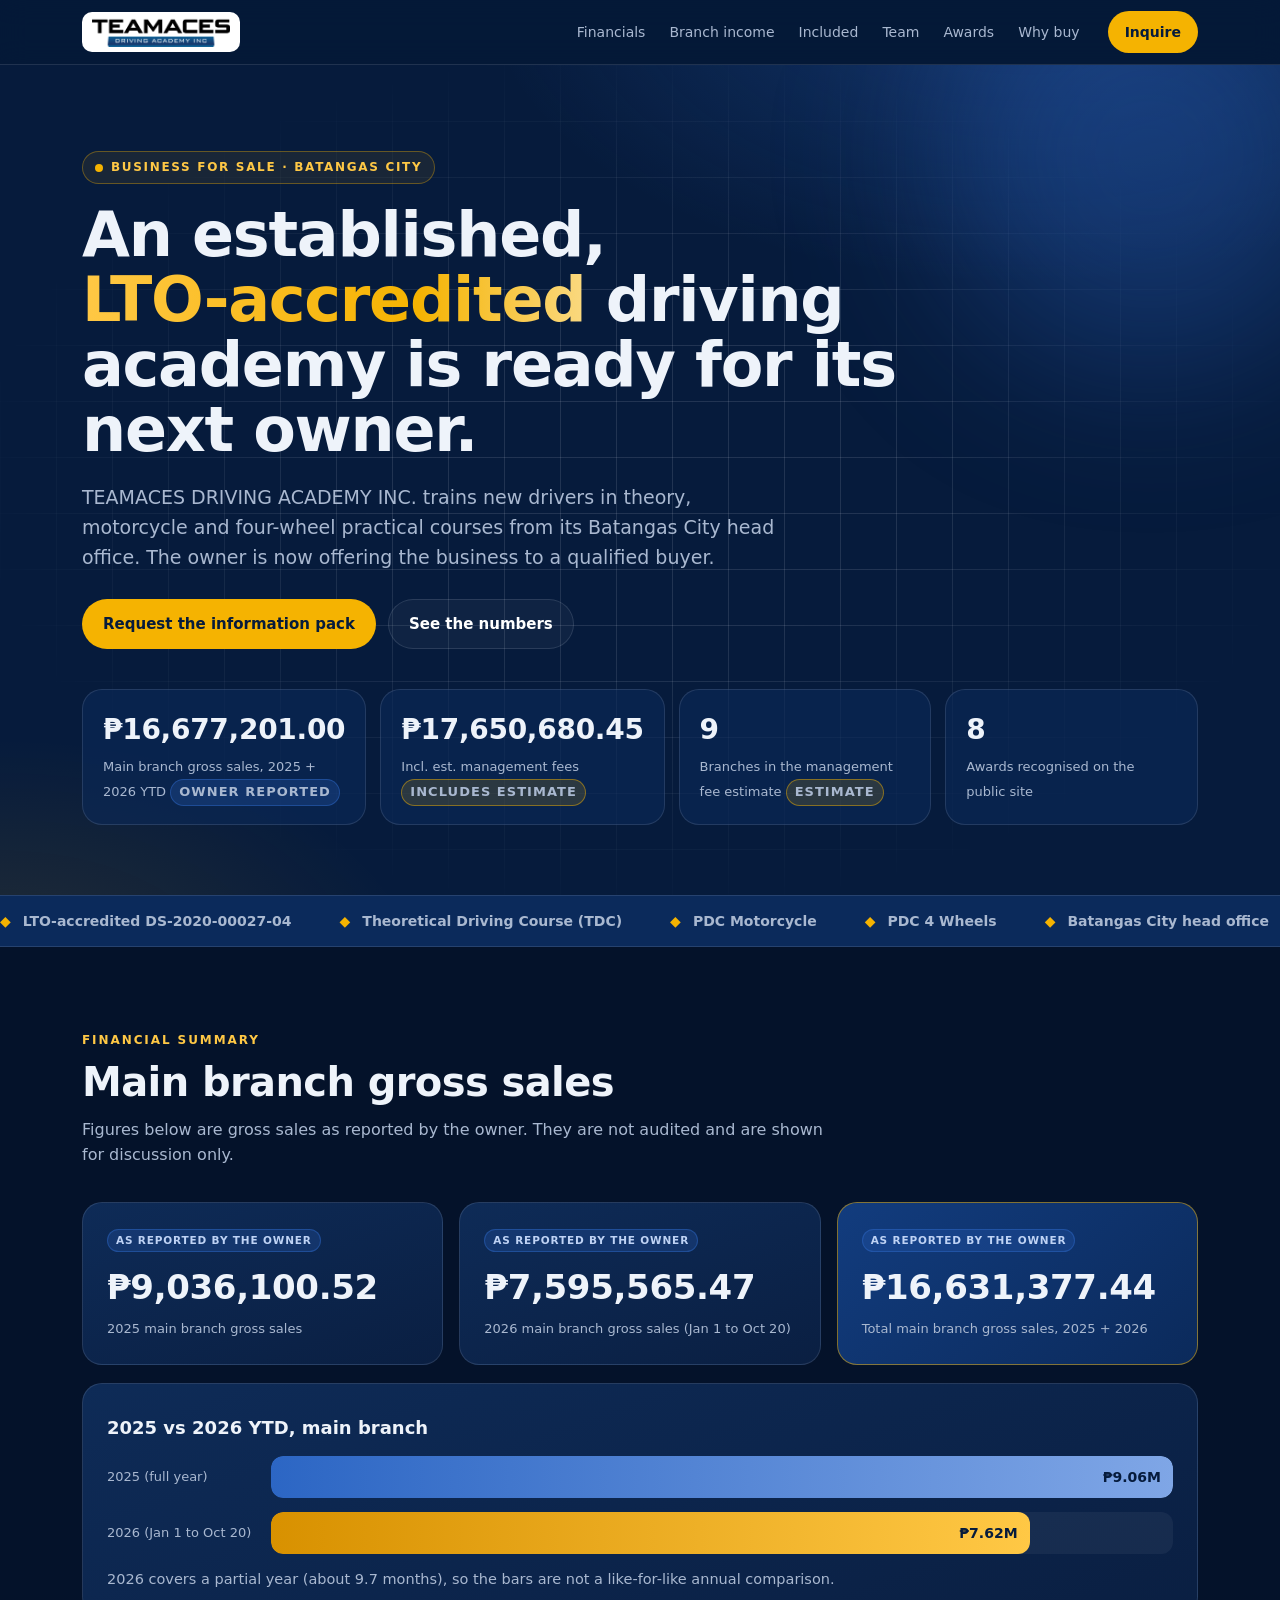
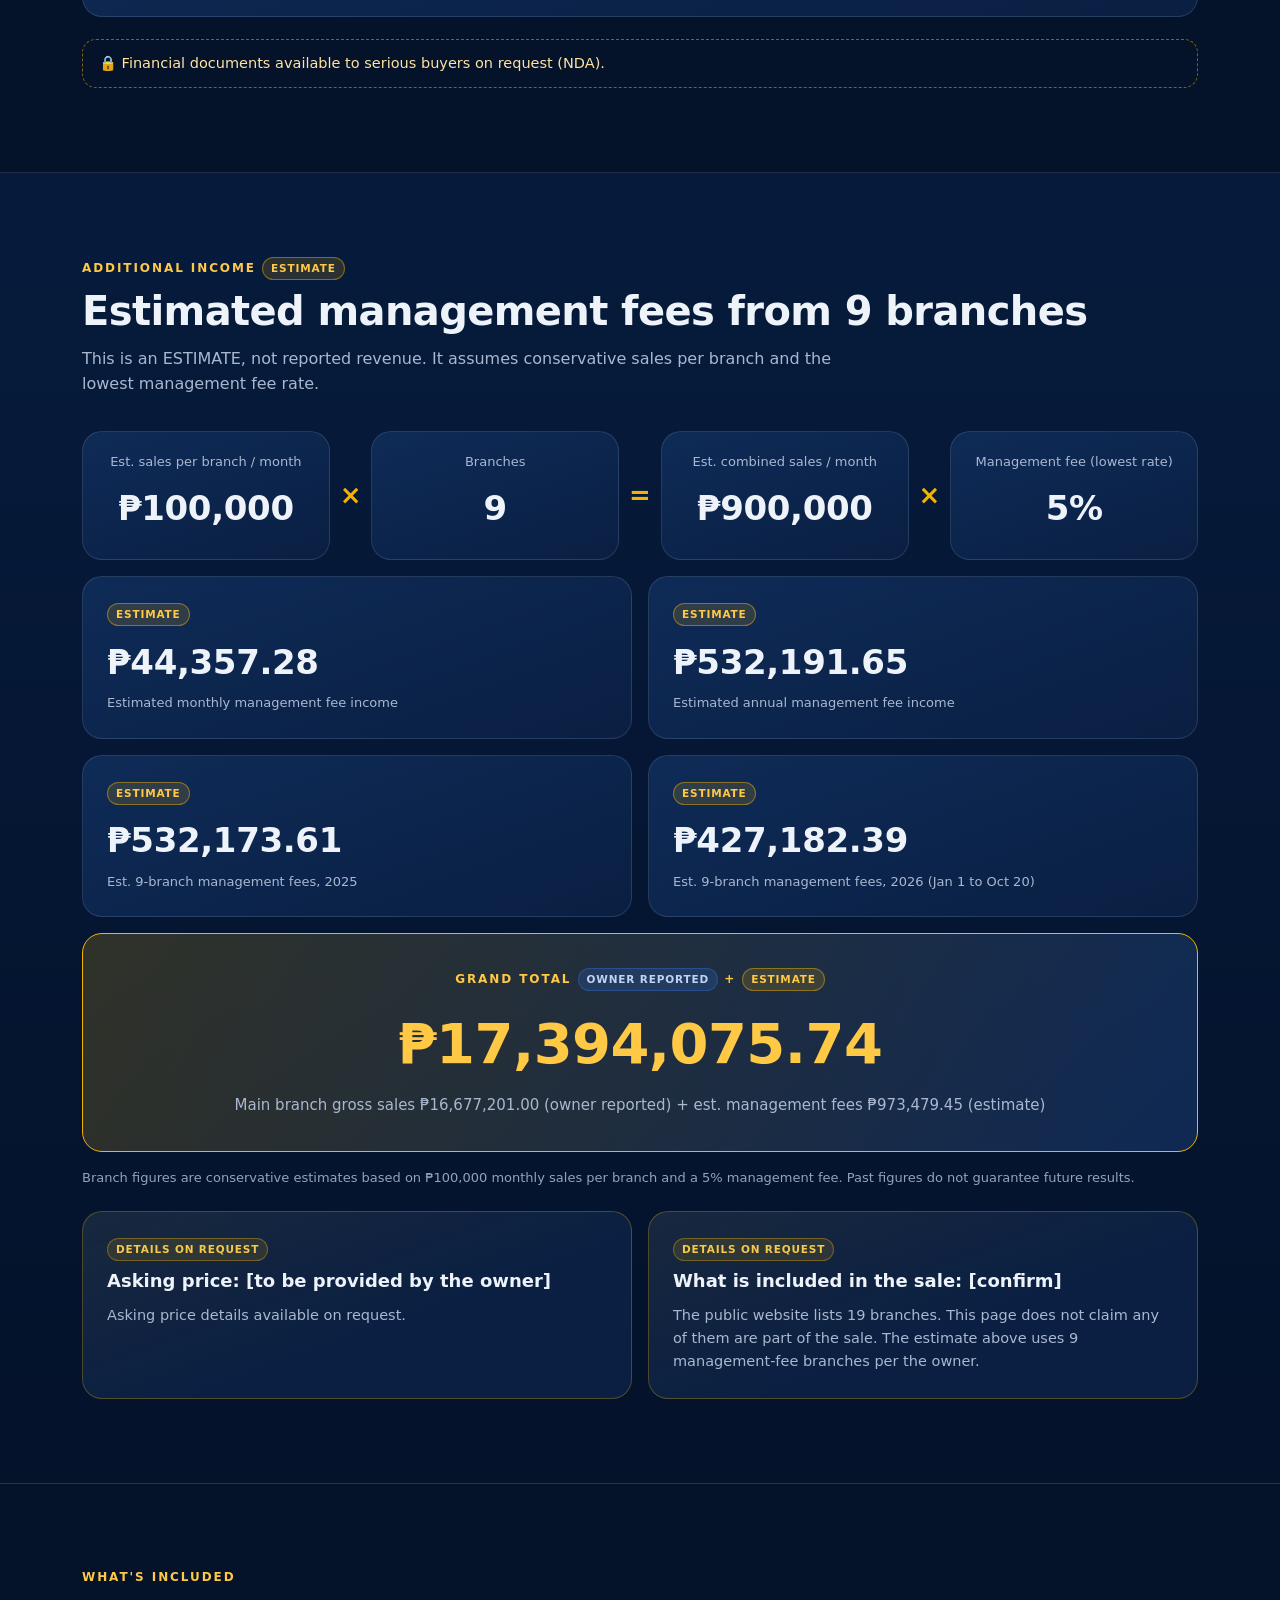
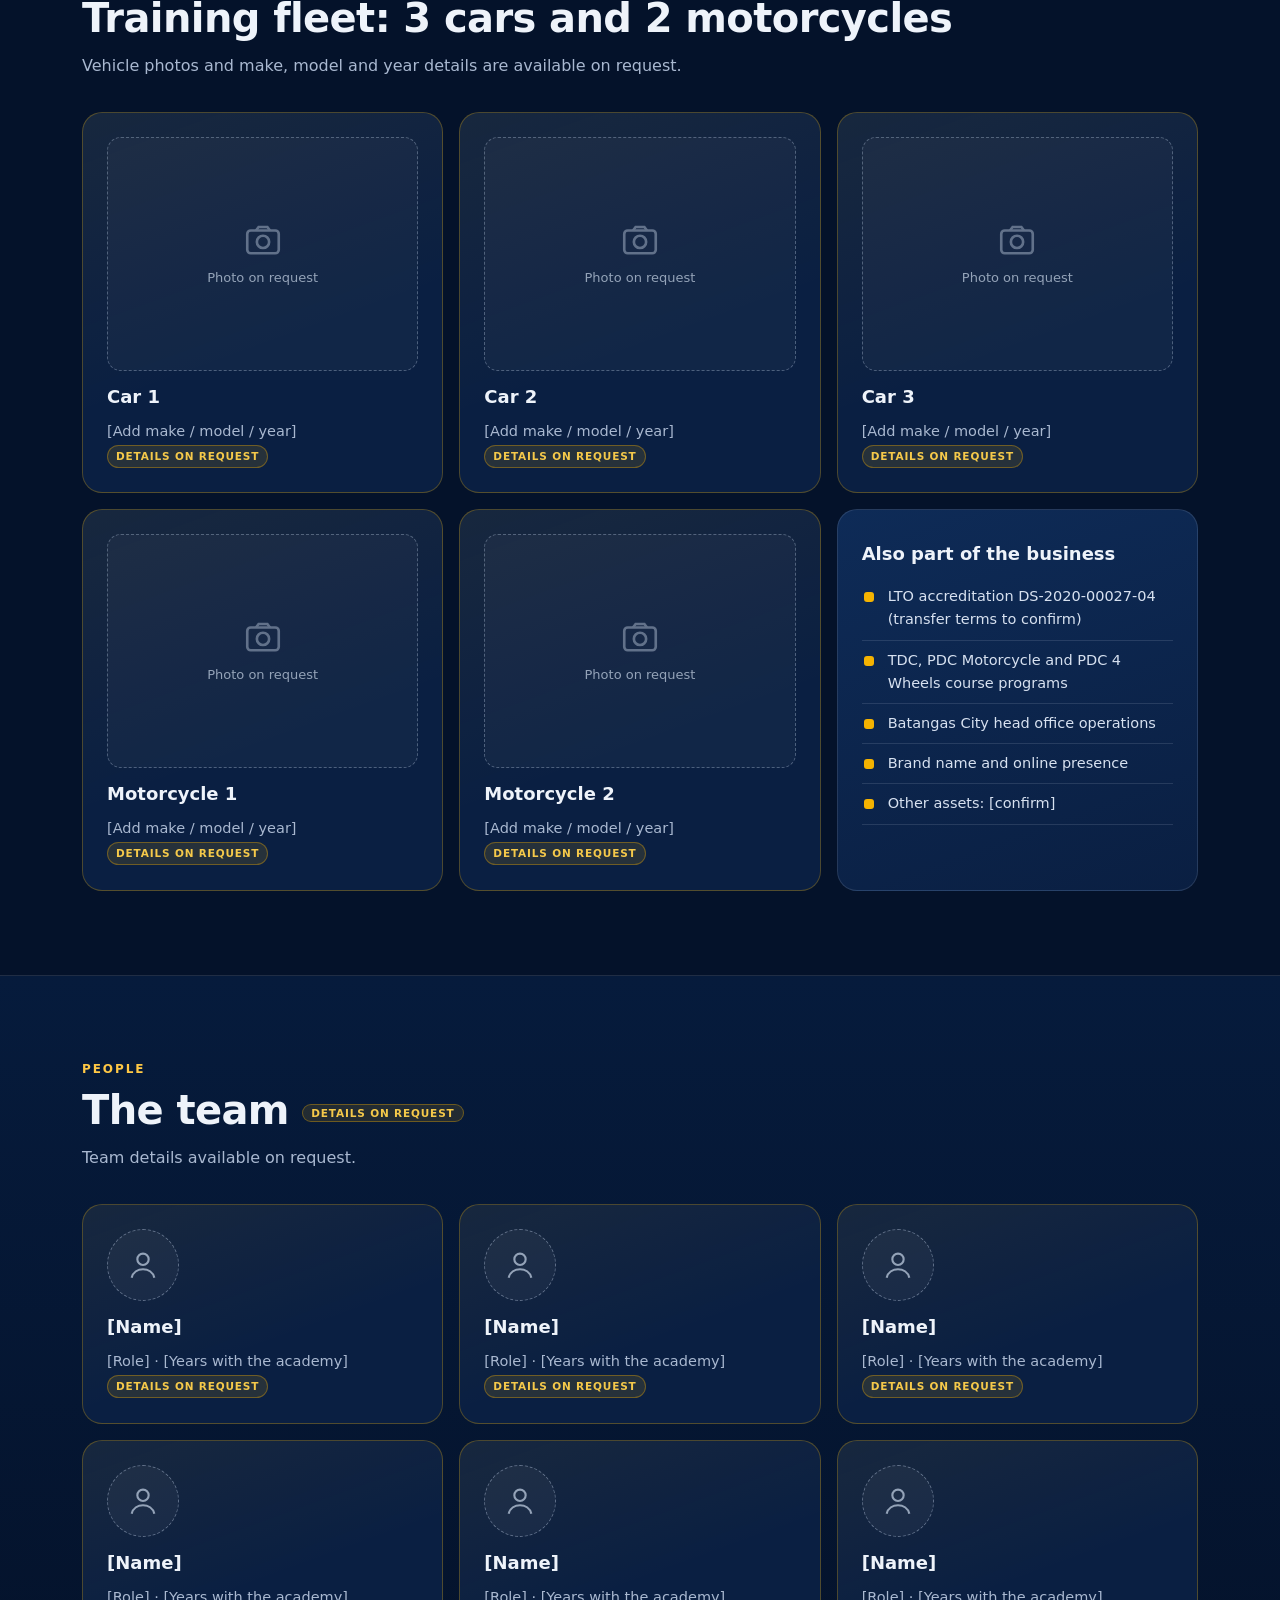
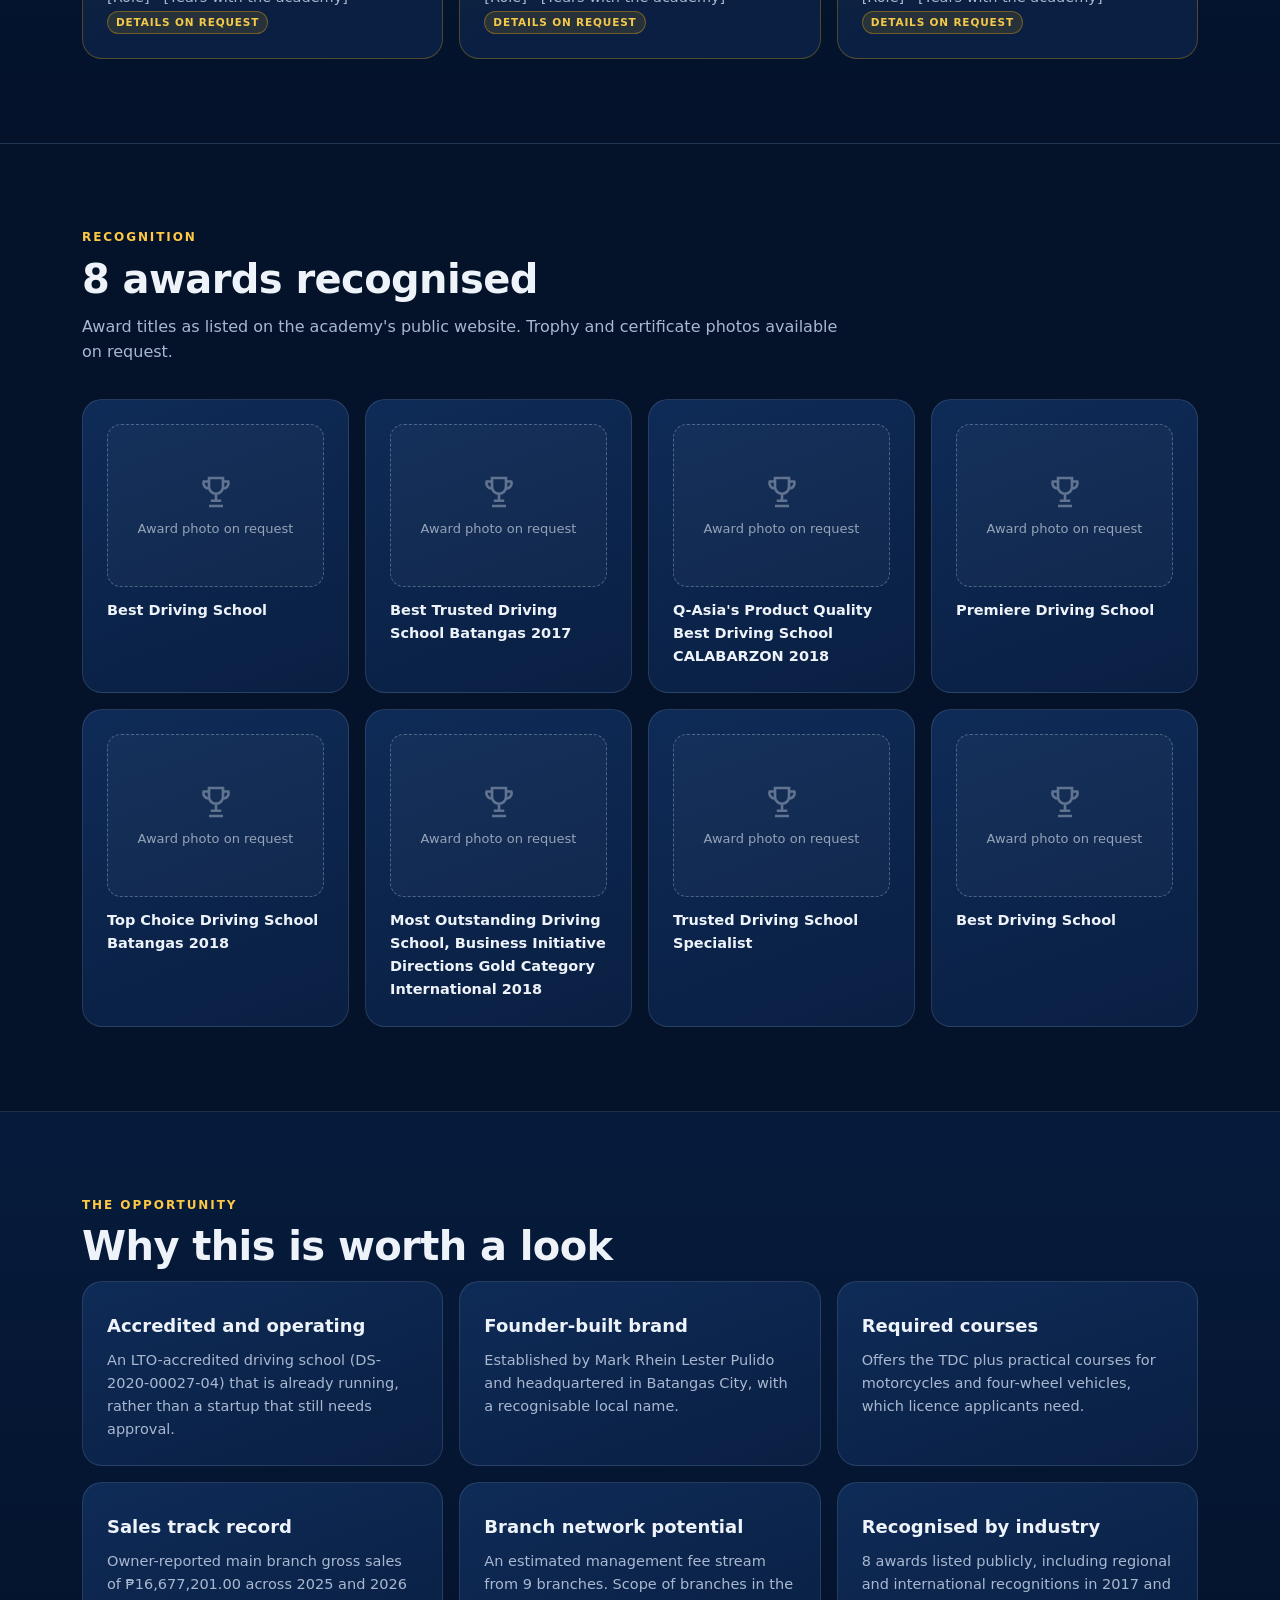
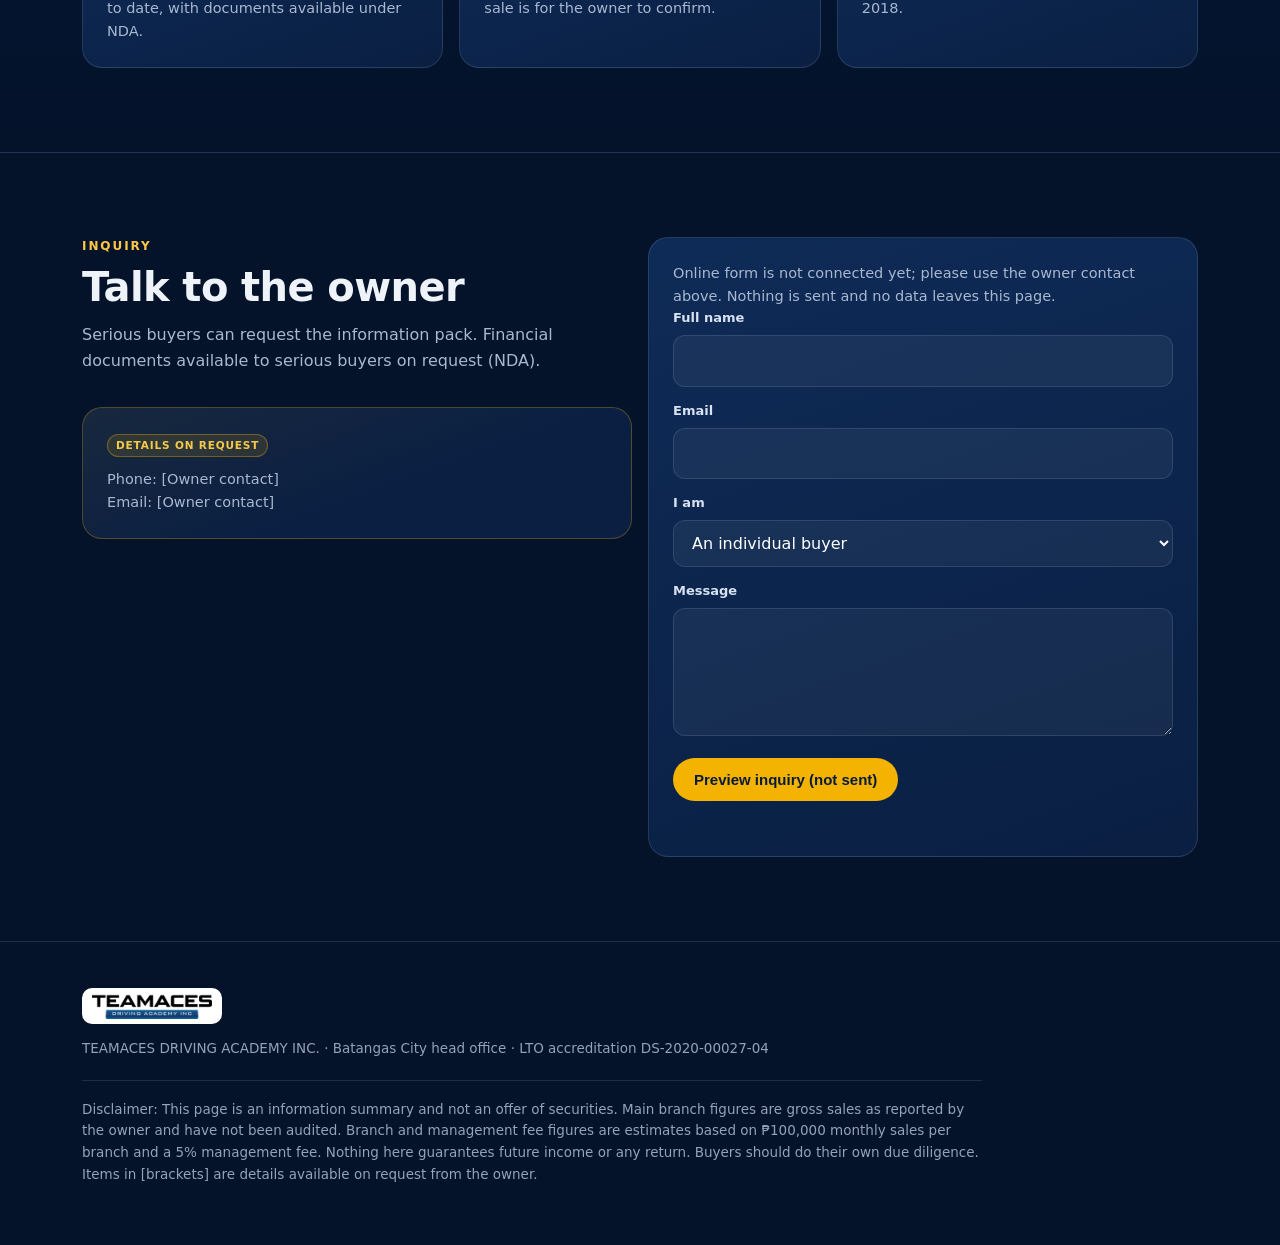
==== index.html @ 5d8823e5 "Teamaces business-for-sale site, published from docs/" ====
<!doctype html>
<html lang="en" class="no-js">
<head>
<meta charset="utf-8">
<meta name="viewport" content="width=device-width, initial-scale=1">
<title>Business for Sale: TEAMACES DRIVING ACADEMY INC. | LTO-Accredited Driving School, Batangas</title>
<meta name="description" content="Established LTO-accredited driving academy in Batangas City offered for sale. Owner-reported main branch sales, estimated branch management fees, vehicles included. Documents available under NDA.">
<meta name="robots" content="index, follow">
<link rel="canonical" href="https://teamaces.johnnybodegas.com/">
<link rel="icon" href="/favicon.ico" sizes="any">
<link rel="icon" type="image/png" href="/favicon-32.png">
<link rel="apple-touch-icon" href="/apple-touch-icon.png">
<meta name="theme-color" content="#0B2A5B">
<meta property="og:type" content="website">
<meta property="og:title" content="Business for Sale: TEAMACES DRIVING ACADEMY INC.">
<meta property="og:description" content="An established LTO-accredited driving academy in Batangas City is available to a serious buyer.">
<meta property="og:url" content="https://teamaces.johnnybodegas.com/">
<meta property="og:image" content="https://teamaces.johnnybodegas.com/og.png">
<meta property="og:image:width" content="1200">
<meta property="og:image:height" content="630">
<meta name="twitter:card" content="summary_large_image">
<meta name="twitter:image" content="https://teamaces.johnnybodegas.com/og.png">
<script type="application/ld+json">{"@context": "https://schema.org", "@graph": [{"@type": "Organization", "@id": "https://teamaces.johnnybodegas.com/#org", "name": "TEAMACES DRIVING ACADEMY INC.", "logo": "https://teamaces.johnnybodegas.com/assets/logo-wordmark.png", "address": {"@type": "PostalAddress", "addressLocality": "Batangas City", "addressCountry": "PH"}}, {"@type": "WebPage", "@id": "https://teamaces.johnnybodegas.com/", "url": "https://teamaces.johnnybodegas.com/", "name": "Business for Sale: TEAMACES DRIVING ACADEMY INC.", "about": {"@id": "https://teamaces.johnnybodegas.com/#org"}, "inLanguage": "en"}]}</script>
<link rel="stylesheet" href="/styles.css">
<script>document.documentElement.classList.remove('no-js')</script>
</head>
<body>
<a class="skip" href="#main">Skip to content</a>
<nav class="top" aria-label="Primary"><div class="wrap">
  <a class="brand" href="#top" aria-label="TEAMACES DRIVING ACADEMY INC. home"><img src="/assets/logo-wordmark.png" alt="Teamaces Driving Academy" width="1200" height="261"></a>
  <ul><li><a href="#financials">Financials</a></li><li><a href="#branches">Branch income</a></li><li><a href="#included">Included</a></li><li><a href="#team">Team</a></li><li><a href="#awards">Awards</a></li><li><a href="#why">Why buy</a></li></ul>
  <a class="btn btn-amber" href="#inquire">Inquire</a>
</div></nav>
<main id="main">
<header class="hero" id="top"><div class="gridbg"></div><div class="orb"></div><div class="wrap">
  <span class="eyebrow rv"><span class="dot"></span>Business for sale &middot; Batangas City</span>
  <h1 class="rv" style="--d:80ms">An established, <span class="hl" style="white-space:nowrap">LTO-accredited</span> driving academy is ready for its next owner.</h1>
  <p class="lead rv" style="--d:160ms">TEAMACES DRIVING ACADEMY INC. trains new drivers in theory, motorcycle and four-wheel practical courses from its Batangas City head office. The owner is now offering the business to a qualified buyer.</p>
  <div class="cta-row rv" style="--d:240ms"><a class="btn btn-amber" href="#inquire">Request the information pack</a><a class="btn btn-ghost" href="#financials">See the numbers</a></div>
  <div class="stats">
    <div class="stat rv" style="--d:0ms"><b data-count="mainTotal">&#8369;16,677,201.00</b><span>Main branch gross sales, 2025 + 2026 YTD <span class="tag tag-rep">Owner reported</span></span></div>
    <div class="stat rv" style="--d:90ms"><b data-count="grandTotal">&#8369;17,650,680.45</b><span>Incl. est. management fees <span class="tag tag-est">Includes estimate</span></span></div>
    <div class="stat rv" style="--d:180ms"><b data-count="branches" data-dec="0">9</b><span>Branches in the management fee estimate <span class="tag tag-est">Estimate</span></span></div>
    <div class="stat rv" style="--d:270ms"><b data-count="awards" data-dec="0">8</b><span>Awards recognised on the public site</span></div>
  </div>
</div></header>
<div class="ticker" aria-label="Highlights"><div class="track"><span>LTO-accredited DS-2020-00027-04</span><span>Theoretical Driving Course (TDC)</span><span>PDC Motorcycle</span><span>PDC 4 Wheels</span><span>Batangas City head office</span><span>8 awards recognised</span><span>Business for sale</span><span>Financial documents on request (NDA)</span><span aria-hidden="true">LTO-accredited DS-2020-00027-04</span><span aria-hidden="true">Theoretical Driving Course (TDC)</span><span aria-hidden="true">PDC Motorcycle</span><span aria-hidden="true">PDC 4 Wheels</span><span aria-hidden="true">Batangas City head office</span><span aria-hidden="true">8 awards recognised</span><span aria-hidden="true">Business for sale</span><span aria-hidden="true">Financial documents on request (NDA)</span></div></div>

<section class="s" id="financials"><div class="wrap">
  <div class="kicker rv">Financial summary</div>
  <h2 class="rv">Main branch gross sales</h2>
  <p class="sub rv">Figures below are gross sales as reported by the owner. They are not audited and are shown for discussion only.</p>
  <div class="grid g3">
    <div class="card rv"><span class="tag tag-rep">As reported by the owner</span><div class="big" data-count="main2025">&#8369;9,060,764.00</div><div class="lbl">2025 main branch gross sales</div></div>
    <div class="card rv" style="--d:90ms"><span class="tag tag-rep">As reported by the owner</span><div class="big" data-count="main2026ytd">&#8369;7,616,437.00</div><div class="lbl">2026 main branch gross sales (Jan 1 to Oct 20)</div></div>
    <div class="card total rv" style="--d:180ms"><span class="tag tag-rep">As reported by the owner</span><div class="big" data-count="mainTotal">&#8369;16,677,201.00</div><div class="lbl">Total main branch gross sales, 2025 + 2026</div></div>
  </div>
  <div class="card chart rv" role="img" aria-label="Bar chart: 2025 main branch gross sales 9,060,764 pesos; 2026 January 1 to October 20, 7,616,437 pesos">
    <h3>2025 vs 2026 YTD, main branch</h3>
    <div class="bar-row"><div class="lbl">2025 (full year)</div><div class="bar a"><i data-w="main2025">&#8369;9.06M</i></div></div>
    <div class="bar-row"><div class="lbl">2026 (Jan 1 to Oct 20)</div><div class="bar b"><i data-w="main2026ytd">&#8369;7.62M</i></div></div>
    <p class="note">2026 covers a partial year (about 9.7 months), so the bars are not a like-for-like annual comparison.</p>
  </div>
  <div class="nda rv">&#128274; Financial documents available to serious buyers on request (NDA).</div>
</div></section>

<section class="s alt" id="branches"><div class="wrap">
  <div class="kicker rv">Additional income <span class="tag tag-est">Estimate</span></div>
  <h2 class="rv">Estimated management fees from 9 branches</h2>
  <p class="sub rv">This is an ESTIMATE, not reported revenue. It assumes conservative sales per branch and the lowest management fee rate.</p>
  <div class="calc">
    <div class="card rv"><div class="lbl">Est. sales per branch / month</div><div class="big">&#8369;100,000</div></div><div class="op" aria-hidden="true">&times;</div>
    <div class="card rv" style="--d:80ms"><div class="lbl">Branches</div><div class="big">9</div></div><div class="op" aria-hidden="true">=</div>
    <div class="card rv" style="--d:160ms"><div class="lbl">Est. combined sales / month</div><div class="big">&#8369;900,000</div></div><div class="op" aria-hidden="true">&times;</div>
    <div class="card rv" style="--d:240ms"><div class="lbl">Management fee (lowest rate)</div><div class="big">5%</div></div>
  </div>
  <div class="grid g2">
    <div class="card rv"><span class="tag tag-est">Estimate</span><div class="big" data-count="feeMonthly">&#8369;45,000.00</div><div class="lbl">Estimated monthly management fee income</div></div>
    <div class="card rv" style="--d:90ms"><span class="tag tag-est">Estimate</span><div class="big" data-count="feeAnnual">&#8369;540,000.00</div><div class="lbl">Estimated annual management fee income</div></div>
    <div class="card rv"><span class="tag tag-est">Estimate</span><div class="big" data-count="fee2025">&#8369;540,000.00</div><div class="lbl">Est. 9-branch management fees, 2025</div></div>
    <div class="card rv" style="--d:90ms"><span class="tag tag-est">Estimate</span><div class="big" data-count="fee2026ytd">&#8369;433,479.45</div><div class="lbl">Est. 9-branch management fees, 2026 (Jan 1 to Oct 20)</div></div>
    <div class="card grand rv">
      <div class="kicker">Grand total <span class="tag tag-rep">Owner reported</span> + <span class="tag tag-est">Estimate</span></div>
      <div class="big" data-count="grandTotal">&#8369;17,650,680.45</div>
      <div class="eq">Main branch gross sales &#8369;16,677,201.00 (owner reported) + est. management fees &#8369;973,479.45 (estimate)</div>
    </div>
  </div>
  <p class="note rv">Branch figures are conservative estimates based on &#8369;100,000 monthly sales per branch and a 5% management fee. Past figures do not guarantee future results.</p>
  <div class="grid g2" style="margin-top:22px">
    <div class="card ph-card rv"><span class="tag tag-ph">Details on request</span><h3>Asking price: [to be provided by the owner]</h3><p>Asking price details available on request.</p></div>
    <div class="card ph-card rv" style="--d:90ms"><span class="tag tag-ph">Details on request</span><h3>What is included in the sale: [confirm]</h3><p>The public website lists 19 branches. This page does not claim any of them are part of the sale. The estimate above uses 9 management-fee branches per the owner.</p></div>
  </div>
</div></section>

<section class="s" id="included"><div class="wrap">
  <div class="kicker rv">What&#39;s included</div>
  <h2 class="rv">Training fleet: 3 cars and 2 motorcycles</h2>
  <p class="sub rv">Vehicle photos and make, model and year details are available on request.</p>
  <div class="grid g3"><div class="card ph-card rv" style="--d:0ms"><div class="slot"><div><svg viewBox="0 0 24 24" fill="none" stroke="currentColor" stroke-width="1.5" aria-hidden="true"><rect x="3" y="6" width="18" height="13" rx="2"/><circle cx="12" cy="12.5" r="3.5"/><path d="M8 6l1.5-2h5L16 6"/></svg>Photo on request</div></div><h3>Car 1</h3><p>[Add make / model / year]</p><span class="tag tag-ph">Details on request</span></div><div class="card ph-card rv" style="--d:80ms"><div class="slot"><div><svg viewBox="0 0 24 24" fill="none" stroke="currentColor" stroke-width="1.5" aria-hidden="true"><rect x="3" y="6" width="18" height="13" rx="2"/><circle cx="12" cy="12.5" r="3.5"/><path d="M8 6l1.5-2h5L16 6"/></svg>Photo on request</div></div><h3>Car 2</h3><p>[Add make / model / year]</p><span class="tag tag-ph">Details on request</span></div><div class="card ph-card rv" style="--d:160ms"><div class="slot"><div><svg viewBox="0 0 24 24" fill="none" stroke="currentColor" stroke-width="1.5" aria-hidden="true"><rect x="3" y="6" width="18" height="13" rx="2"/><circle cx="12" cy="12.5" r="3.5"/><path d="M8 6l1.5-2h5L16 6"/></svg>Photo on request</div></div><h3>Car 3</h3><p>[Add make / model / year]</p><span class="tag tag-ph">Details on request</span></div><div class="card ph-card rv" style="--d:240ms"><div class="slot"><div><svg viewBox="0 0 24 24" fill="none" stroke="currentColor" stroke-width="1.5" aria-hidden="true"><rect x="3" y="6" width="18" height="13" rx="2"/><circle cx="12" cy="12.5" r="3.5"/><path d="M8 6l1.5-2h5L16 6"/></svg>Photo on request</div></div><h3>Motorcycle 1</h3><p>[Add make / model / year]</p><span class="tag tag-ph">Details on request</span></div><div class="card ph-card rv" style="--d:320ms"><div class="slot"><div><svg viewBox="0 0 24 24" fill="none" stroke="currentColor" stroke-width="1.5" aria-hidden="true"><rect x="3" y="6" width="18" height="13" rx="2"/><circle cx="12" cy="12.5" r="3.5"/><path d="M8 6l1.5-2h5L16 6"/></svg>Photo on request</div></div><h3>Motorcycle 2</h3><p>[Add make / model / year]</p><span class="tag tag-ph">Details on request</span></div>
    <div class="card rv"><h3>Also part of the business</h3><ul class="list"><li>LTO accreditation DS-2020-00027-04 (transfer terms to confirm)</li><li>TDC, PDC Motorcycle and PDC 4 Wheels course programs</li><li>Batangas City head office operations</li><li>Brand name and online presence</li><li>Other assets: [confirm]</li></ul></div>
  </div>
</div></section>

<section class="s alt" id="team"><div class="wrap">
  <div class="kicker rv">People</div>
  <h2 class="rv">The team <span class="tag tag-ph">Details on request</span></h2>
  <p class="sub rv">Team details available on request.</p>
  <div class="grid g3"><div class="card ph-card rv" style="--d:0ms"><div class="avatar"><svg viewBox="0 0 24 24" fill="none" stroke="currentColor" stroke-width="1.5" aria-hidden="true"><circle cx="12" cy="8" r="4"/><path d="M4 21c1-4 4.5-6 8-6s7 2 8 6"/></svg></div><h3>[Name]</h3><p>[Role] &middot; [Years with the academy]</p><span class="tag tag-ph">Details on request</span></div><div class="card ph-card rv" style="--d:70ms"><div class="avatar"><svg viewBox="0 0 24 24" fill="none" stroke="currentColor" stroke-width="1.5" aria-hidden="true"><circle cx="12" cy="8" r="4"/><path d="M4 21c1-4 4.5-6 8-6s7 2 8 6"/></svg></div><h3>[Name]</h3><p>[Role] &middot; [Years with the academy]</p><span class="tag tag-ph">Details on request</span></div><div class="card ph-card rv" style="--d:140ms"><div class="avatar"><svg viewBox="0 0 24 24" fill="none" stroke="currentColor" stroke-width="1.5" aria-hidden="true"><circle cx="12" cy="8" r="4"/><path d="M4 21c1-4 4.5-6 8-6s7 2 8 6"/></svg></div><h3>[Name]</h3><p>[Role] &middot; [Years with the academy]</p><span class="tag tag-ph">Details on request</span></div><div class="card ph-card rv" style="--d:210ms"><div class="avatar"><svg viewBox="0 0 24 24" fill="none" stroke="currentColor" stroke-width="1.5" aria-hidden="true"><circle cx="12" cy="8" r="4"/><path d="M4 21c1-4 4.5-6 8-6s7 2 8 6"/></svg></div><h3>[Name]</h3><p>[Role] &middot; [Years with the academy]</p><span class="tag tag-ph">Details on request</span></div><div class="card ph-card rv" style="--d:280ms"><div class="avatar"><svg viewBox="0 0 24 24" fill="none" stroke="currentColor" stroke-width="1.5" aria-hidden="true"><circle cx="12" cy="8" r="4"/><path d="M4 21c1-4 4.5-6 8-6s7 2 8 6"/></svg></div><h3>[Name]</h3><p>[Role] &middot; [Years with the academy]</p><span class="tag tag-ph">Details on request</span></div><div class="card ph-card rv" style="--d:350ms"><div class="avatar"><svg viewBox="0 0 24 24" fill="none" stroke="currentColor" stroke-width="1.5" aria-hidden="true"><circle cx="12" cy="8" r="4"/><path d="M4 21c1-4 4.5-6 8-6s7 2 8 6"/></svg></div><h3>[Name]</h3><p>[Role] &middot; [Years with the academy]</p><span class="tag tag-ph">Details on request</span></div></div>
</div></section>

<section class="s" id="awards"><div class="wrap">
  <div class="kicker rv">Recognition</div>
  <h2 class="rv">8 awards recognised</h2>
  <p class="sub rv">Award titles as listed on the academy&#39;s public website. Trophy and certificate photos available on request.</p>
  <div class="grid g4"><div class="card rv" style="--d:0ms"><div class="slot"><div><svg viewBox="0 0 24 24" fill="none" stroke="currentColor" stroke-width="1.5" aria-hidden="true"><path d="M8 4h8v5a4 4 0 01-8 0V4zM8 6H5a3 3 0 003 4M16 6h3a3 3 0 01-3 4M12 13v4M8 20h8M9 17h6"/></svg>Award photo on request</div></div><p style="color:#EEF3FA;font-weight:600">Best Driving School</p></div><div class="card rv" style="--d:60ms"><div class="slot"><div><svg viewBox="0 0 24 24" fill="none" stroke="currentColor" stroke-width="1.5" aria-hidden="true"><path d="M8 4h8v5a4 4 0 01-8 0V4zM8 6H5a3 3 0 003 4M16 6h3a3 3 0 01-3 4M12 13v4M8 20h8M9 17h6"/></svg>Award photo on request</div></div><p style="color:#EEF3FA;font-weight:600">Best Trusted Driving School Batangas 2017</p></div><div class="card rv" style="--d:120ms"><div class="slot"><div><svg viewBox="0 0 24 24" fill="none" stroke="currentColor" stroke-width="1.5" aria-hidden="true"><path d="M8 4h8v5a4 4 0 01-8 0V4zM8 6H5a3 3 0 003 4M16 6h3a3 3 0 01-3 4M12 13v4M8 20h8M9 17h6"/></svg>Award photo on request</div></div><p style="color:#EEF3FA;font-weight:600">Q-Asia&#39;s Product Quality Best Driving School CALABARZON 2018</p></div><div class="card rv" style="--d:180ms"><div class="slot"><div><svg viewBox="0 0 24 24" fill="none" stroke="currentColor" stroke-width="1.5" aria-hidden="true"><path d="M8 4h8v5a4 4 0 01-8 0V4zM8 6H5a3 3 0 003 4M16 6h3a3 3 0 01-3 4M12 13v4M8 20h8M9 17h6"/></svg>Award photo on request</div></div><p style="color:#EEF3FA;font-weight:600">Premiere Driving School</p></div><div class="card rv" style="--d:240ms"><div class="slot"><div><svg viewBox="0 0 24 24" fill="none" stroke="currentColor" stroke-width="1.5" aria-hidden="true"><path d="M8 4h8v5a4 4 0 01-8 0V4zM8 6H5a3 3 0 003 4M16 6h3a3 3 0 01-3 4M12 13v4M8 20h8M9 17h6"/></svg>Award photo on request</div></div><p style="color:#EEF3FA;font-weight:600">Top Choice Driving School Batangas 2018</p></div><div class="card rv" style="--d:300ms"><div class="slot"><div><svg viewBox="0 0 24 24" fill="none" stroke="currentColor" stroke-width="1.5" aria-hidden="true"><path d="M8 4h8v5a4 4 0 01-8 0V4zM8 6H5a3 3 0 003 4M16 6h3a3 3 0 01-3 4M12 13v4M8 20h8M9 17h6"/></svg>Award photo on request</div></div><p style="color:#EEF3FA;font-weight:600">Most Outstanding Driving School, Business Initiative Directions Gold Category International 2018</p></div><div class="card rv" style="--d:360ms"><div class="slot"><div><svg viewBox="0 0 24 24" fill="none" stroke="currentColor" stroke-width="1.5" aria-hidden="true"><path d="M8 4h8v5a4 4 0 01-8 0V4zM8 6H5a3 3 0 003 4M16 6h3a3 3 0 01-3 4M12 13v4M8 20h8M9 17h6"/></svg>Award photo on request</div></div><p style="color:#EEF3FA;font-weight:600">Trusted Driving School Specialist</p></div><div class="card rv" style="--d:420ms"><div class="slot"><div><svg viewBox="0 0 24 24" fill="none" stroke="currentColor" stroke-width="1.5" aria-hidden="true"><path d="M8 4h8v5a4 4 0 01-8 0V4zM8 6H5a3 3 0 003 4M16 6h3a3 3 0 01-3 4M12 13v4M8 20h8M9 17h6"/></svg>Award photo on request</div></div><p style="color:#EEF3FA;font-weight:600">Best Driving School</p></div></div>
</div></section>

<section class="s alt" id="why"><div class="wrap">
  <div class="kicker rv">The opportunity</div>
  <h2 class="rv">Why this is worth a look</h2>
  <div class="grid g3">
    <div class="card rv"><h3>Accredited and operating</h3><p>An LTO-accredited driving school (DS-2020-00027-04) that is already running, rather than a startup that still needs approval.</p></div>
    <div class="card rv" style="--d:80ms"><h3>Founder-built brand</h3><p>Established by Mark Rhein Lester Pulido and headquartered in Batangas City, with a recognisable local name.</p></div>
    <div class="card rv" style="--d:160ms"><h3>Required courses</h3><p>Offers the TDC plus practical courses for motorcycles and four-wheel vehicles, which licence applicants need.</p></div>
    <div class="card rv"><h3>Sales track record</h3><p>Owner-reported main branch gross sales of &#8369;16,677,201.00 across 2025 and 2026 to date, with documents available under NDA.</p></div>
    <div class="card rv" style="--d:80ms"><h3>Branch network potential</h3><p>An estimated management fee stream from 9 branches. Scope of branches in the sale is for the owner to confirm.</p></div>
    <div class="card rv" style="--d:160ms"><h3>Recognised by industry</h3><p>8 awards listed publicly, including regional and international recognitions in 2017 and 2018.</p></div>
  </div>
</div></section>

<section class="s" id="inquire"><div class="wrap">
  <div class="grid g2">
    <div class="rv"><div class="kicker">Inquiry</div><h2>Talk to the owner</h2>
      <p class="sub">Serious buyers can request the information pack. Financial documents available to serious buyers on request (NDA).</p>
      <div class="card ph-card"><span class="tag tag-ph">Details on request</span><p style="margin-top:10px">Phone: [Owner contact]</p><p>Email: [Owner contact]</p></div>
    </div>
    <form class="card rv" id="inq" novalidate aria-describedby="formnote">
      <p id="formnote" class="note" style="margin-top:0">Online form is not connected yet; please use the owner contact above. Nothing is sent and no data leaves this page.</p>
      <label for="f-name">Full name</label><input id="f-name" name="name" autocomplete="name">
      <label for="f-email">Email</label><input id="f-email" name="email" type="email" autocomplete="email">
      <label for="f-type">I am</label><select id="f-type" name="type"><option>An individual buyer</option><option>A company or investor</option><option>A broker</option></select>
      <label for="f-msg">Message</label><textarea id="f-msg" name="msg" rows="4"></textarea>
      <button class="btn btn-amber" type="submit">Preview inquiry (not sent)</button>
      <div class="formmsg" id="formmsg" role="status" aria-live="polite"></div>
    </form>
  </div>
</div></section>
</main>
<footer><div class="wrap">
  <span class="brand"><img src="/assets/logo-wordmark.png" alt="Teamaces Driving Academy" width="1200" height="261" style="height:26px;width:auto"></span>
  <div>TEAMACES DRIVING ACADEMY INC. &middot; Batangas City head office &middot; LTO accreditation DS-2020-00027-04</div>
  <div class="disc">Disclaimer: This page is an information summary and not an offer of securities. Main branch figures are gross sales as reported by the owner and have not been audited. Branch and management fee figures are estimates based on &#8369;100,000 monthly sales per branch and a 5% management fee. Nothing here guarantees future income or any return. Buyers should do their own due diligence. Items in [brackets] are details available on request from the owner.</div>
</div></footer>
<script src="/data.js"></script>
<script src="/main.js"></script>
</body>
</html>
---- styles.css ----
:root{--navy-900:#061B3C;--navy-800:#0B2A5B;--navy-700:#123C7E;--navy-600:#1A4FA0;--navy-500:#2C66C4;--navy-100:#E7EEF9;--amber-600:#D89100;--amber-500:#F5B301;--amber-400:#FFC845;--ink-4:#94A3B8;--ok:#0E9F6E;--deep:#04122A;
--line:rgba(231,238,249,.12);--muted:#A9B8D0;--font:ui-sans-serif,system-ui,-apple-system,'Segoe UI',Roboto,'Helvetica Neue',Arial,sans-serif}
*,*::before,*::after{box-sizing:border-box}
html{scroll-behavior:smooth}
body{margin:0;font-family:var(--font);background:var(--deep);color:#EEF3FA;line-height:1.6;-webkit-font-smoothing:antialiased;overflow-x:hidden}
img{max-width:100%;display:block}
a{color:var(--amber-400)}
.wrap{max-width:1160px;margin:0 auto;padding:0 22px}
.skip{position:absolute;left:-999px}.skip:focus{left:12px;top:12px;z-index:99;background:#fff;color:#000;padding:8px}
.banner{background:var(--amber-500);color:var(--navy-900);text-align:center;font-size:13px;font-weight:700;padding:6px 12px}
nav.top{position:sticky;top:0;z-index:30;backdrop-filter:blur(14px);-webkit-backdrop-filter:blur(14px);background:rgba(6,27,60,.78);border-bottom:1px solid var(--line)}
nav.top .wrap{display:flex;align-items:center;gap:18px;height:64px}
.brand{display:flex;align-items:center;background:#fff;border-radius:10px;padding:5px 10px}
.brand img{height:30px;width:auto;object-fit:contain}
nav.top ul{display:flex;gap:4px;list-style:none;margin:0 0 0 auto;padding:0}
nav.top ul a{color:var(--muted);text-decoration:none;font-size:14px;padding:8px 10px;border-radius:8px}
nav.top ul a:hover{color:#fff;background:rgba(255,255,255,.06)}
.btn{display:inline-flex;align-items:center;gap:8px;border-radius:999px;padding:12px 20px;font-weight:700;text-decoration:none;border:1px solid transparent;cursor:pointer;font-size:15px}
.btn-amber{background:var(--amber-500);color:var(--navy-900)}.btn-amber:hover{background:var(--amber-400)}
.btn-ghost{border-color:var(--line);color:#fff;background:rgba(255,255,255,.04)}
nav .btn{padding:9px 16px;font-size:14px}
.hero{position:relative;overflow:hidden;padding:86px 0 70px;background:radial-gradient(900px 500px at 80% -10%,rgba(44,102,196,.35),transparent 60%),radial-gradient(700px 400px at 0% 110%,rgba(245,179,1,.12),transparent 60%),var(--navy-900)}
.gridbg{position:absolute;inset:0;background-image:linear-gradient(var(--line) 1px,transparent 1px),linear-gradient(90deg,var(--line) 1px,transparent 1px);background-size:56px 56px;mask-image:radial-gradient(ellipse at center,#000 30%,transparent 75%);-webkit-mask-image:radial-gradient(ellipse at center,#000 30%,transparent 75%);pointer-events:none}
.orb{position:absolute;width:420px;height:420px;border-radius:50%;filter:blur(80px);background:rgba(44,102,196,.35);top:-120px;right:-80px;animation:float 14s ease-in-out infinite}
@keyframes float{50%{transform:translate(-40px,30px) scale(1.08)}}
.hero .wrap{position:relative}
.eyebrow{display:inline-flex;gap:8px;align-items:center;font-size:12px;letter-spacing:.14em;text-transform:uppercase;font-weight:700;color:var(--amber-400);border:1px solid rgba(245,179,1,.35);background:rgba(245,179,1,.08);padding:6px 12px;border-radius:999px}
.dot{width:8px;height:8px;border-radius:50%;background:var(--amber-500);animation:pulse 2s infinite}
@keyframes pulse{0%{box-shadow:0 0 0 0 rgba(245,179,1,.7)}70%{box-shadow:0 0 0 10px rgba(245,179,1,0)}}
h1{font-size:clamp(34px,5.4vw,62px);line-height:1.05;letter-spacing:-.02em;margin:18px 0 16px;max-width:900px}
h1 .hl{background:linear-gradient(90deg,var(--amber-400),var(--amber-500),#fff,var(--amber-400));background-size:200% auto;-webkit-background-clip:text;background-clip:text;color:transparent;animation:sh 6s linear infinite}
@keyframes sh{to{background-position:200% center}}
.lead{font-size:clamp(16px,1.8vw,19px);color:var(--muted);max-width:720px}
.cta-row{display:flex;flex-wrap:wrap;gap:12px;margin:26px 0 40px}
.stats{display:grid;grid-template-columns:repeat(4,1fr);gap:14px}
.stat{border-radius:20px;border:1px solid var(--line);background:rgba(11,42,91,.55);padding:18px 20px}
.stat b{display:block;font-size:clamp(20px,2.3vw,28px);letter-spacing:-.01em;font-variant-numeric:tabular-nums;white-space:nowrap}
.stat span{font-size:13px;color:var(--muted)}
.tag{display:inline-block;font-size:10.5px;font-weight:800;letter-spacing:.08em;text-transform:uppercase;padding:2px 8px;border-radius:999px;vertical-align:middle}
.tag-rep{background:rgba(44,102,196,.25);color:#BFD3F5;border:1px solid rgba(44,102,196,.5)}
.tag-est{background:rgba(245,179,1,.15);color:var(--amber-400);border:1px solid rgba(245,179,1,.45)}
.tag-ph{background:rgba(245,179,1,.12);color:#F5C94A;border:1px solid rgba(245,179,1,.35)}
.ticker{border-block:1px solid var(--line);background:var(--navy-800);overflow:hidden;padding:14px 0}
.track{display:flex;gap:48px;width:max-content;animation:mq 38s linear infinite}
.track span{white-space:nowrap;color:var(--muted);font-weight:600;font-size:14px}
.track span::before{content:"\25C6";color:var(--amber-500);margin-right:12px}
@keyframes mq{to{transform:translateX(-50%)}}
section.s{padding:84px 0;border-bottom:1px solid var(--line)}
section.alt{background:linear-gradient(180deg,var(--navy-900),var(--deep))}
.kicker{color:var(--amber-400);font-size:12px;font-weight:800;letter-spacing:.16em;text-transform:uppercase}
h2{font-size:clamp(26px,3.4vw,40px);line-height:1.15;letter-spacing:-.015em;margin:8px 0 12px}
.sub{color:var(--muted);max-width:760px;margin:0 0 34px}
.grid{display:grid;gap:16px}.g2{grid-template-columns:repeat(2,1fr)}.g3{grid-template-columns:repeat(3,1fr)}.g4{grid-template-columns:repeat(4,1fr)}
.card{border-radius:20px;background:linear-gradient(160deg,#0E2B57,#0A1F42);border:1px solid var(--line);padding:24px;transition:border-color .3s,transform .3s}
.card:hover{border-color:rgba(245,179,1,.4);transform:translateY(-3px)}
.card h3{margin:6px 0 8px;font-size:18px}
.card p{margin:0;color:var(--muted);font-size:14.5px}
.big{font-size:clamp(24px,2.8vw,34px);font-weight:800;letter-spacing:-.01em;font-variant-numeric:tabular-nums;margin:8px 0 4px;overflow-wrap:anywhere}
.lbl{font-size:13px;color:var(--muted)}
.card.total{background:linear-gradient(140deg,var(--navy-700),var(--navy-800));border-color:rgba(245,179,1,.5)}
.card.grand{grid-column:1/-1;background:linear-gradient(120deg,rgba(245,179,1,.18),rgba(44,102,196,.25));border-color:var(--amber-500);text-align:center;padding:34px}
.card.grand .big{font-size:clamp(32px,5vw,56px);color:var(--amber-400)}
.eq{font-variant-numeric:tabular-nums;color:var(--muted);font-size:15px;overflow-wrap:anywhere}
.chart{margin-top:18px}
.bar-row{display:grid;grid-template-columns:150px 1fr;gap:14px;align-items:center;margin:14px 0}
.bar{height:42px;border-radius:12px;background:rgba(255,255,255,.05);overflow:hidden}
.bar i{display:flex;align-items:center;justify-content:flex-end;height:100%;padding-right:12px;font-style:normal;font-weight:800;font-size:14px;color:var(--navy-900);border-radius:12px;width:0;transition:width 1.4s cubic-bezier(.2,.8,.2,1);white-space:nowrap}
.bar.a i{background:linear-gradient(90deg,var(--navy-500),#7FA6E6)}.bar.b i{background:linear-gradient(90deg,var(--amber-600),var(--amber-400))}
.note{font-size:13px;color:var(--ink-4);margin-top:16px}
.nda{display:flex;gap:10px;align-items:center;border:1px dashed rgba(245,179,1,.5);border-radius:14px;padding:12px 16px;margin-top:22px;color:#FFE3A1;font-size:14.5px}
.calc{display:flex;align-items:center;gap:10px;flex-wrap:wrap;justify-content:center;margin-bottom:16px}
.calc .card{flex:1 1 170px;text-align:center;padding:20px}
.op{font-size:26px;color:var(--amber-500);font-weight:800}
.ph-card{border:1px solid rgba(245,179,1,.28)!important;background:linear-gradient(160deg,rgba(245,179,1,.06),transparent 60%),#0A1F42!important}
.slot{aspect-ratio:4/3;border-radius:14px;border:1.5px dashed rgba(169,184,208,.4);display:grid;place-items:center;color:var(--ink-4);font-size:13px;background:rgba(255,255,255,.03);margin-bottom:12px;text-align:center;padding:8px}
.slot svg{width:42px;height:42px;opacity:.6;margin:0 auto 6px;display:block}
.avatar{width:72px;height:72px;border-radius:50%;border:1.5px dashed rgba(169,184,208,.5);background:rgba(255,255,255,.04);display:grid;place-items:center;color:var(--ink-4);margin-bottom:12px}
.avatar svg{width:34px;height:34px}
ul.list{list-style:none;padding:0;margin:0}ul.list li{padding:8px 0 8px 26px;position:relative;color:#D7E1F0;font-size:14.5px;border-bottom:1px solid var(--line)}
ul.list li::before{content:"";position:absolute;left:2px;top:15px;width:10px;height:10px;border-radius:3px;background:var(--amber-500)}
form label{display:block;font-size:13px;font-weight:600;margin:0 0 6px;color:#D7E1F0}
form input,form select,form textarea{width:100%;background:rgba(255,255,255,.05);border:1px solid var(--line);border-radius:12px;padding:12px 14px;color:#fff;font:inherit;margin-bottom:14px}
form select option{color:#000}
form input:focus,form textarea:focus,form select:focus,.btn:focus-visible,a:focus-visible{outline:2px solid var(--amber-400);outline-offset:2px}
.formmsg{margin-top:12px;font-size:14px;color:#BFF0D9;min-height:1.4em}
footer{padding:46px 0 60px;color:var(--ink-4);font-size:13.5px}
footer .brand{display:inline-flex;margin-bottom:14px}
.disc{border-top:1px solid var(--line);margin-top:20px;padding-top:18px;max-width:900px}
/* reveal */
.rv{opacity:0;transform:translateY(24px);transition:opacity .7s ease,transform .7s ease;transition-delay:var(--d,0ms)}
.rv.in{opacity:1;transform:none}
html.no-js .rv{opacity:1;transform:none}
@media (max-width:980px){.g4{grid-template-columns:repeat(2,1fr)}.g3{grid-template-columns:repeat(2,1fr)}.stats{grid-template-columns:repeat(2,1fr)}nav.top ul{display:none}nav.top .btn{margin-left:auto}}
@media (max-width:620px){.g2,.g3{grid-template-columns:1fr}.g4{grid-template-columns:repeat(2,1fr)}.stats{grid-template-columns:1fr}.bar-row{grid-template-columns:1fr;gap:6px}section.s{padding:60px 0}.hero{padding:56px 0 48px}.op{width:100%;text-align:center;font-size:20px}.card.grand{padding:24px 16px}}
@media (prefers-reduced-motion:reduce){*,*::before,*::after{animation:none!important;transition:none!important;scroll-behavior:auto!important}.rv{opacity:1;transform:none}.track{flex-wrap:wrap;width:auto;justify-content:center;gap:10px 28px}.track [aria-hidden]{display:none}}
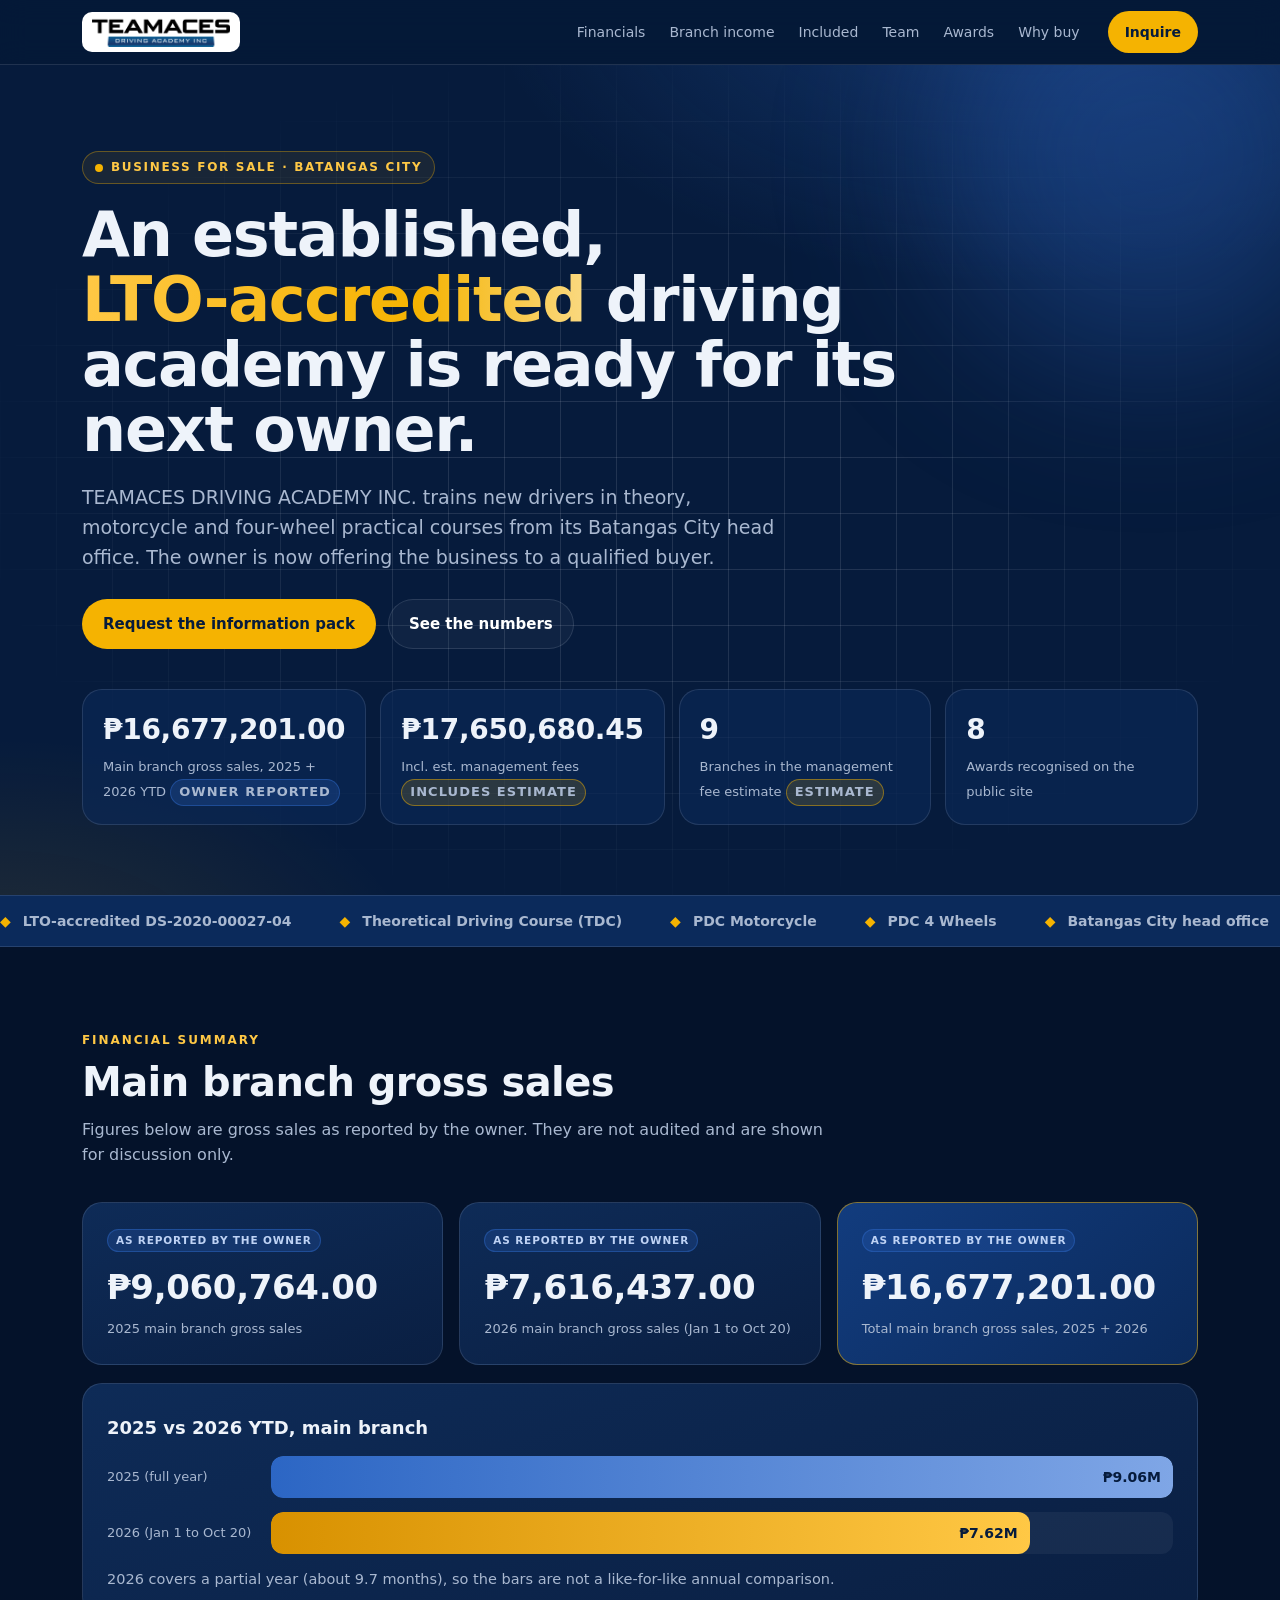
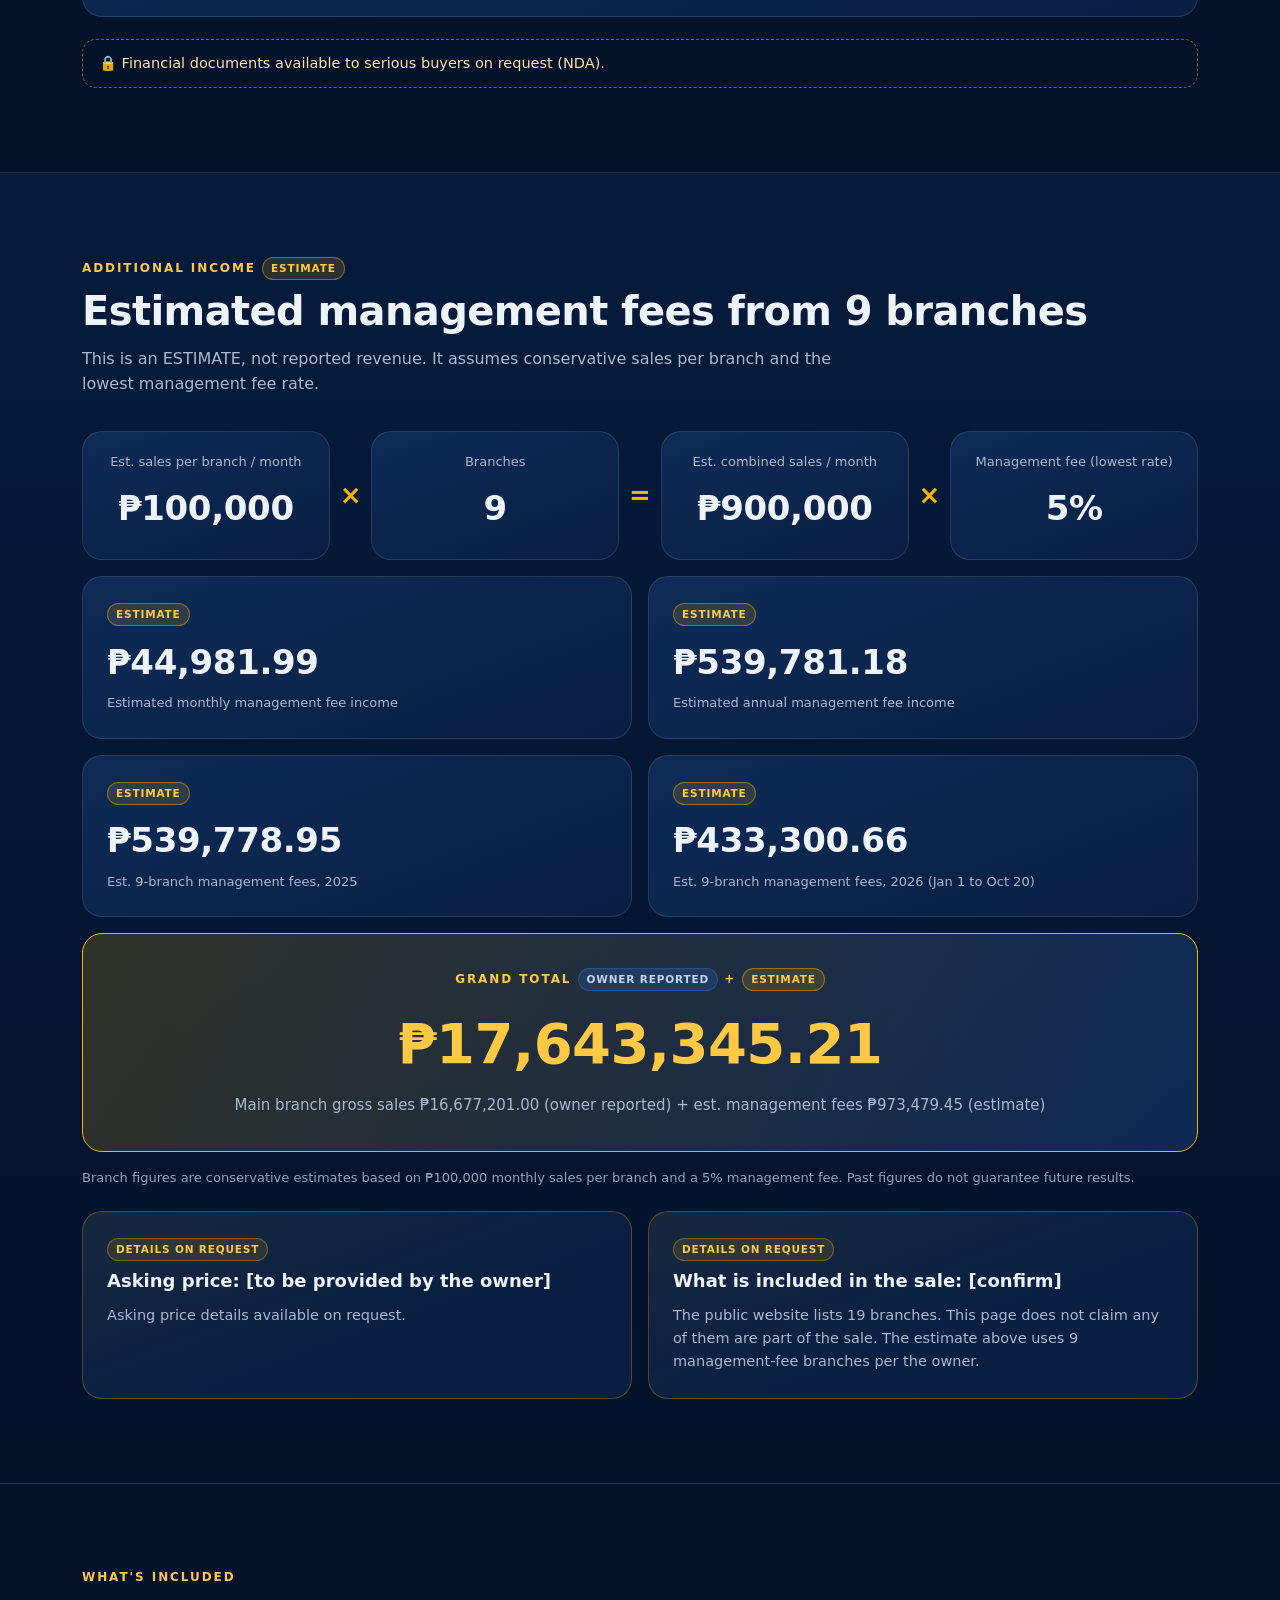
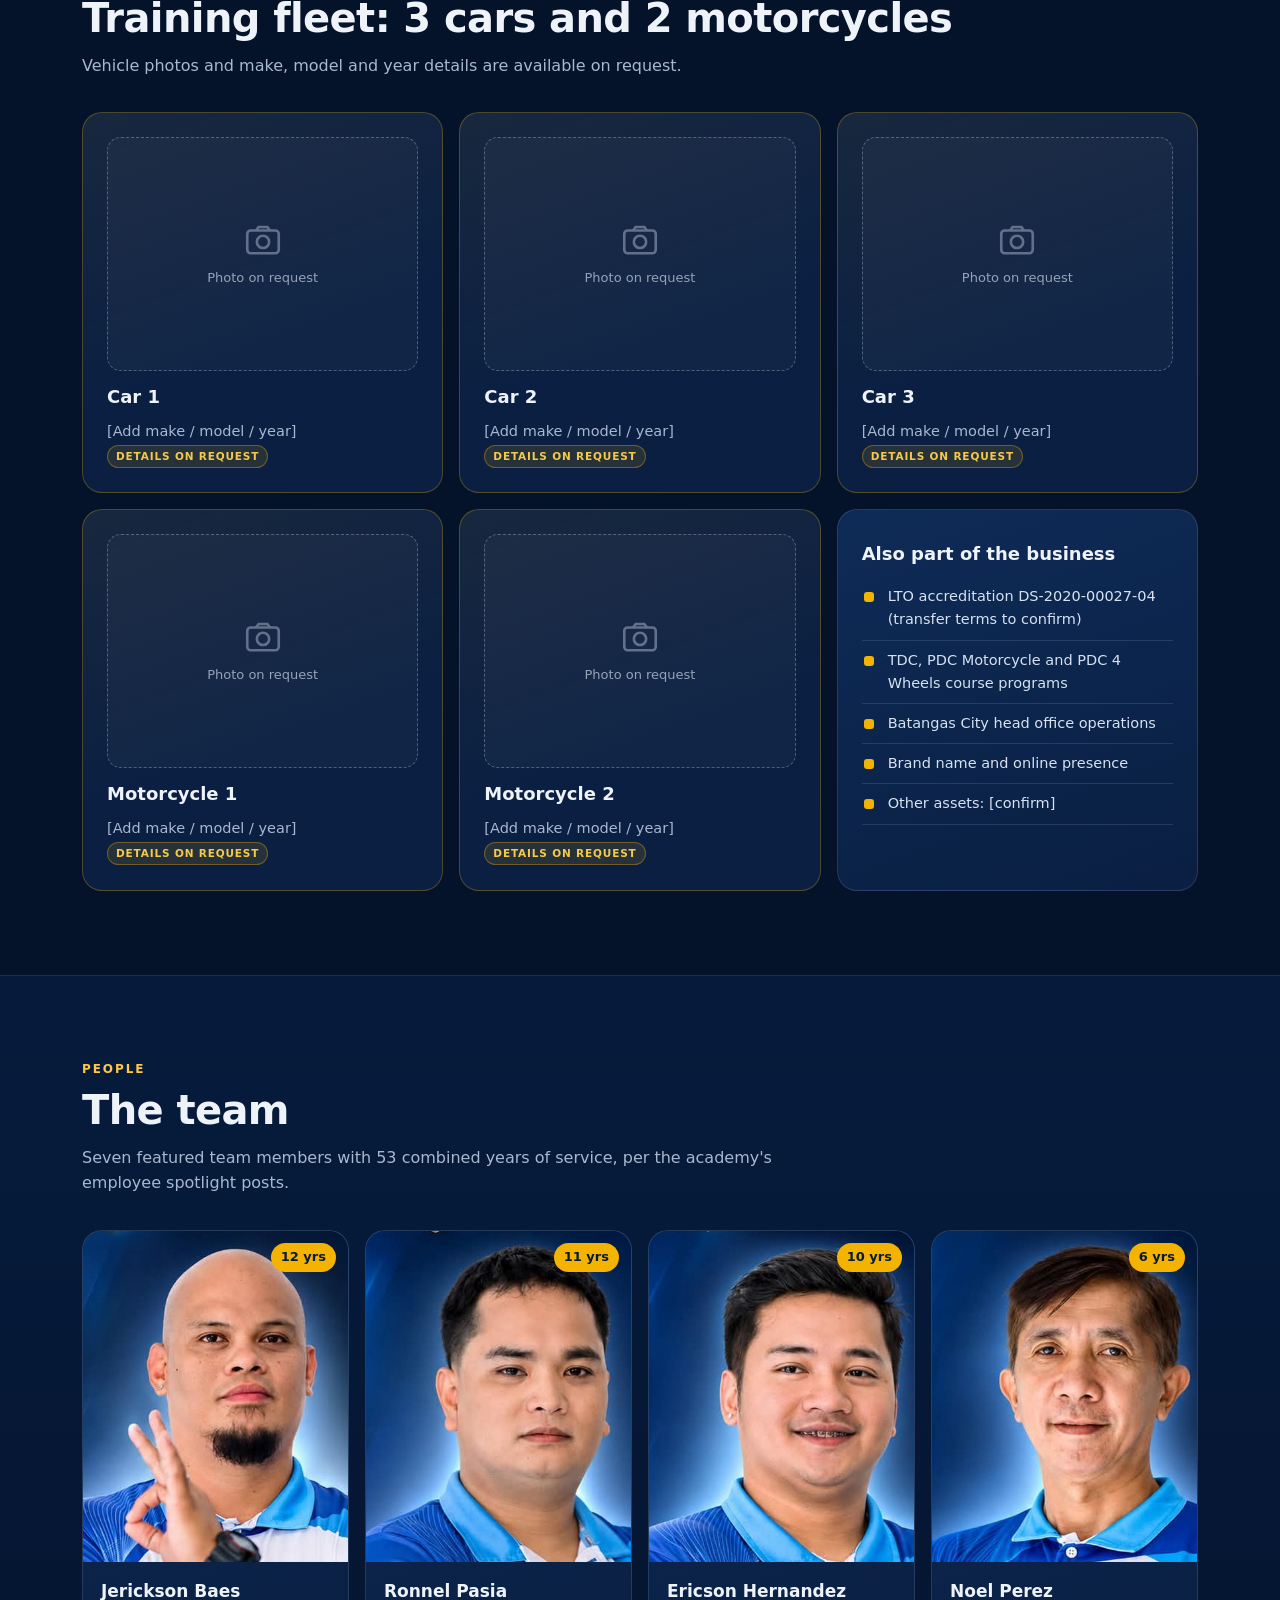
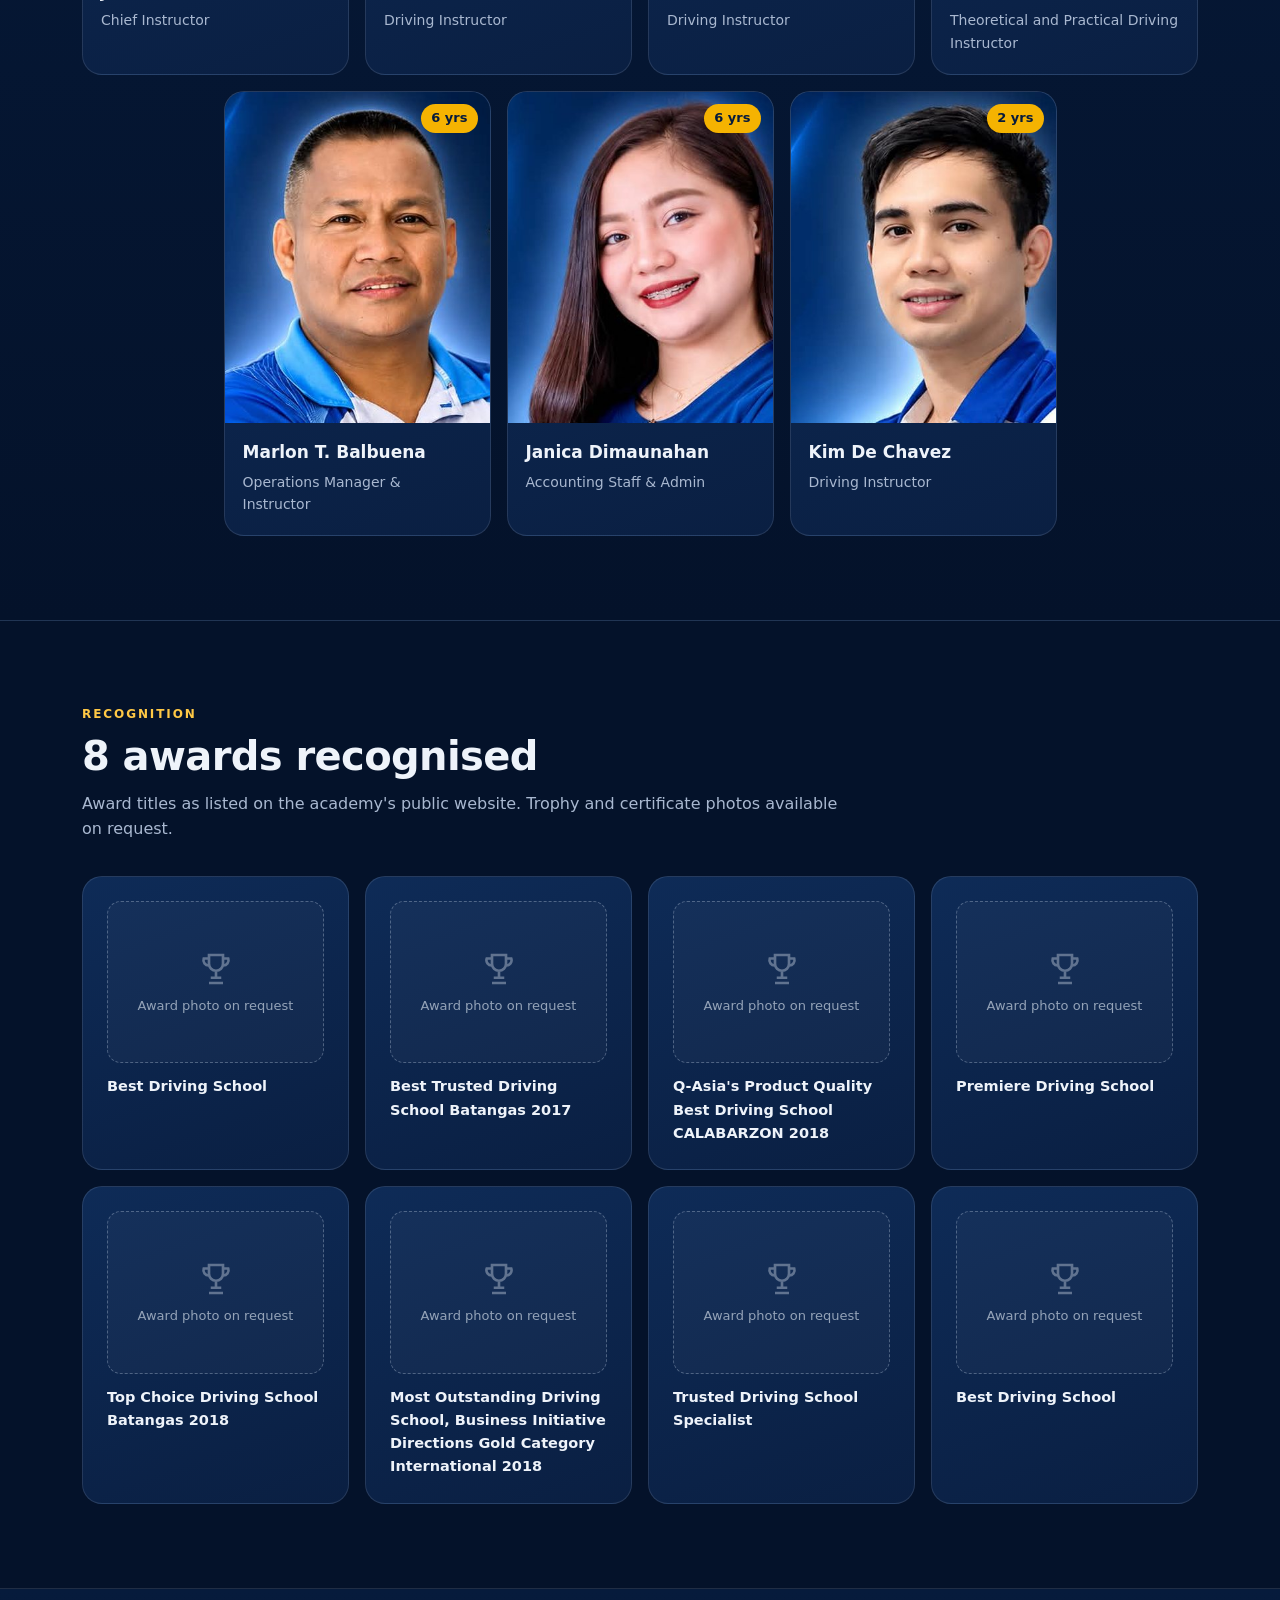
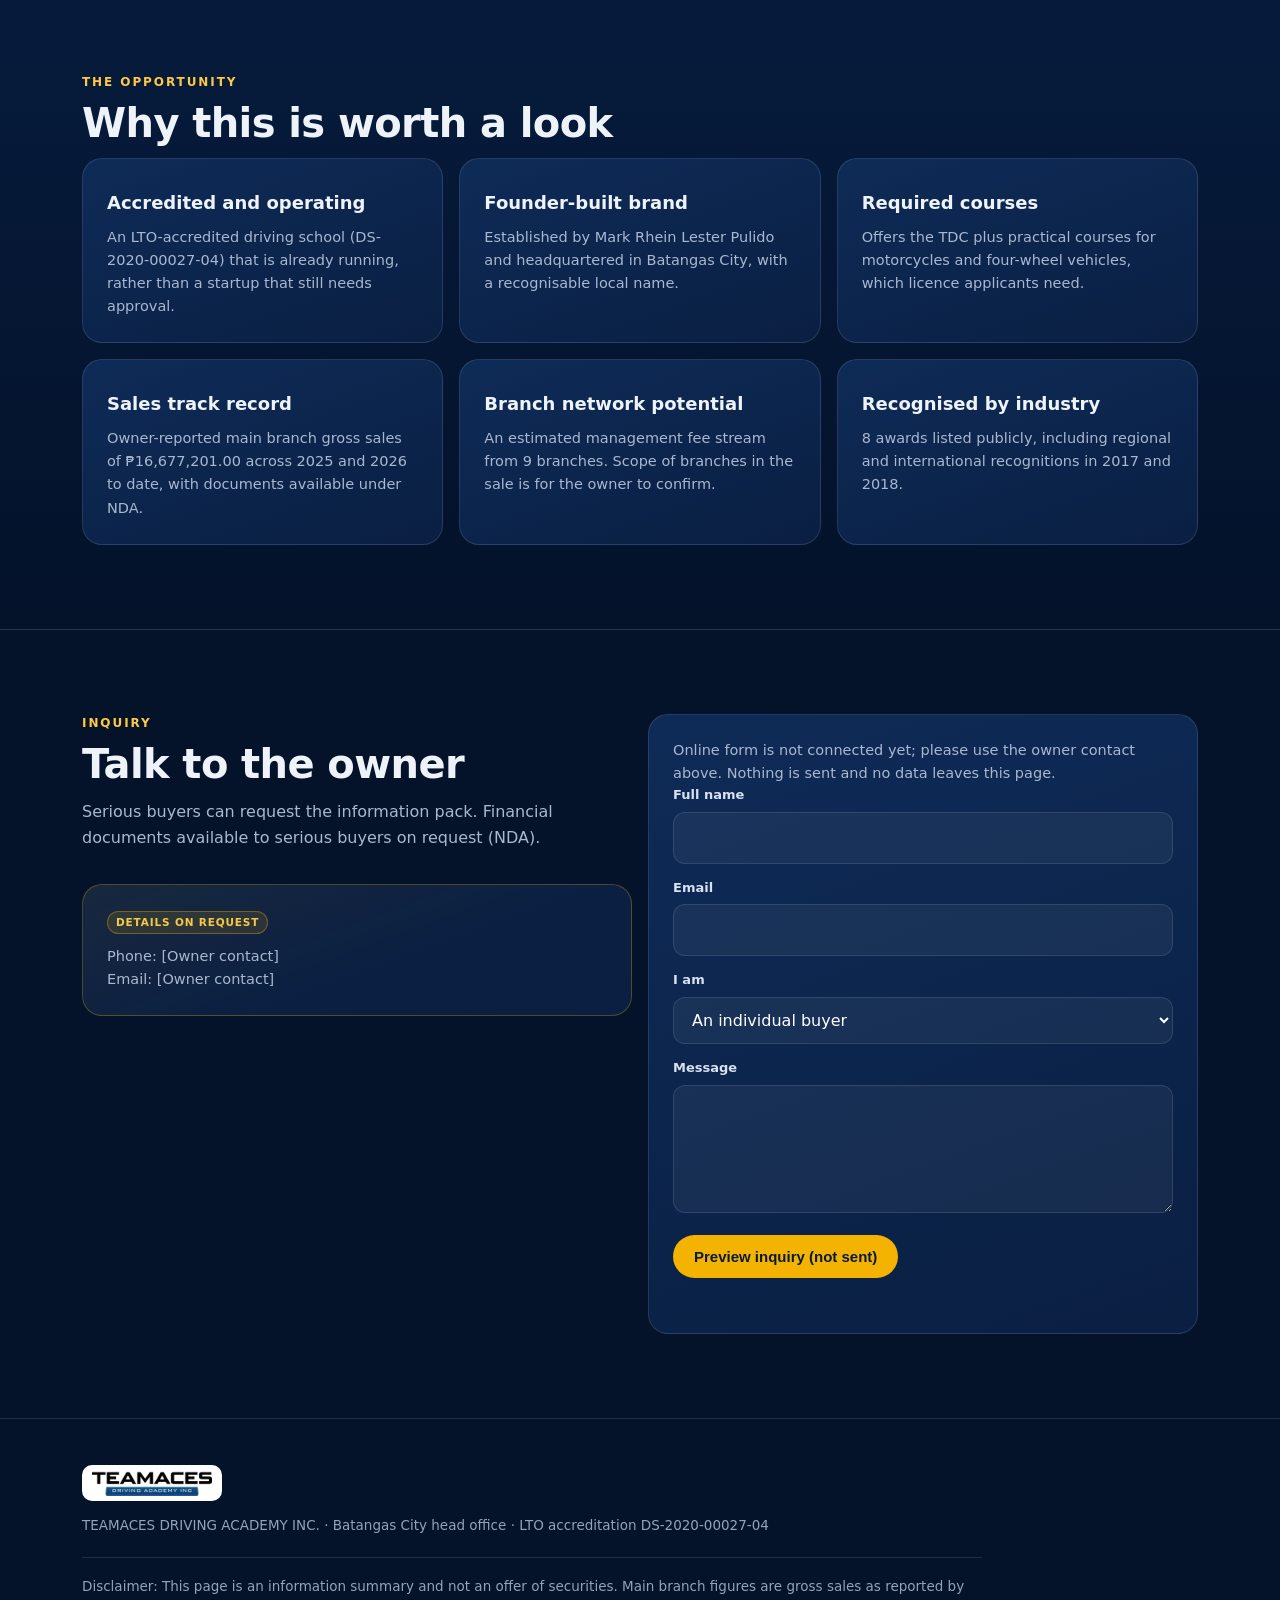
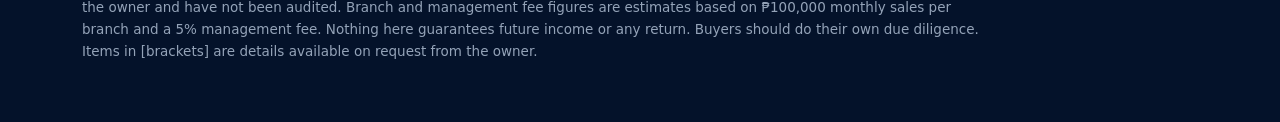
==== commit 3ad84cd4: "Add team section with 7 employee portraits, roles and years" ====
--- a/index.html
+++ b/index.html
@@ -103,9 +103,9 @@
 
 <section class="s alt" id="team"><div class="wrap">
   <div class="kicker rv">People</div>
-  <h2 class="rv">The team <span class="tag tag-ph">Details on request</span></h2>
-  <p class="sub rv">Team details available on request.</p>
-  <div class="grid g3"><div class="card ph-card rv" style="--d:0ms"><div class="avatar"><svg viewBox="0 0 24 24" fill="none" stroke="currentColor" stroke-width="1.5" aria-hidden="true"><circle cx="12" cy="8" r="4"/><path d="M4 21c1-4 4.5-6 8-6s7 2 8 6"/></svg></div><h3>[Name]</h3><p>[Role] &middot; [Years with the academy]</p><span class="tag tag-ph">Details on request</span></div><div class="card ph-card rv" style="--d:70ms"><div class="avatar"><svg viewBox="0 0 24 24" fill="none" stroke="currentColor" stroke-width="1.5" aria-hidden="true"><circle cx="12" cy="8" r="4"/><path d="M4 21c1-4 4.5-6 8-6s7 2 8 6"/></svg></div><h3>[Name]</h3><p>[Role] &middot; [Years with the academy]</p><span class="tag tag-ph">Details on request</span></div><div class="card ph-card rv" style="--d:140ms"><div class="avatar"><svg viewBox="0 0 24 24" fill="none" stroke="currentColor" stroke-width="1.5" aria-hidden="true"><circle cx="12" cy="8" r="4"/><path d="M4 21c1-4 4.5-6 8-6s7 2 8 6"/></svg></div><h3>[Name]</h3><p>[Role] &middot; [Years with the academy]</p><span class="tag tag-ph">Details on request</span></div><div class="card ph-card rv" style="--d:210ms"><div class="avatar"><svg viewBox="0 0 24 24" fill="none" stroke="currentColor" stroke-width="1.5" aria-hidden="true"><circle cx="12" cy="8" r="4"/><path d="M4 21c1-4 4.5-6 8-6s7 2 8 6"/></svg></div><h3>[Name]</h3><p>[Role] &middot; [Years with the academy]</p><span class="tag tag-ph">Details on request</span></div><div class="card ph-card rv" style="--d:280ms"><div class="avatar"><svg viewBox="0 0 24 24" fill="none" stroke="currentColor" stroke-width="1.5" aria-hidden="true"><circle cx="12" cy="8" r="4"/><path d="M4 21c1-4 4.5-6 8-6s7 2 8 6"/></svg></div><h3>[Name]</h3><p>[Role] &middot; [Years with the academy]</p><span class="tag tag-ph">Details on request</span></div><div class="card ph-card rv" style="--d:350ms"><div class="avatar"><svg viewBox="0 0 24 24" fill="none" stroke="currentColor" stroke-width="1.5" aria-hidden="true"><circle cx="12" cy="8" r="4"/><path d="M4 21c1-4 4.5-6 8-6s7 2 8 6"/></svg></div><h3>[Name]</h3><p>[Role] &middot; [Years with the academy]</p><span class="tag tag-ph">Details on request</span></div></div>
+  <h2 class="rv">The team</h2>
+  <p class="sub rv">Seven featured team members with 53 combined years of service, per the academy&#39;s employee spotlight posts.</p>
+  <div class="team"><figure class="card person rv" style="--d:0ms"><img src="assets/team/jay.jpg" width="400" height="500" loading="lazy" alt="Jerickson Baes, Chief Instructor"><figcaption><span class="yrs">12 yrs</span><h3>Jerickson Baes</h3><p>Chief Instructor</p></figcaption></figure><figure class="card person rv" style="--d:70ms"><img src="assets/team/ronnel.jpg" width="400" height="500" loading="lazy" alt="Ronnel Pasia, Driving Instructor"><figcaption><span class="yrs">11 yrs</span><h3>Ronnel Pasia</h3><p>Driving Instructor</p></figcaption></figure><figure class="card person rv" style="--d:140ms"><img src="assets/team/ericson.jpg" width="400" height="500" loading="lazy" alt="Ericson Hernandez, Driving Instructor"><figcaption><span class="yrs">10 yrs</span><h3>Ericson Hernandez</h3><p>Driving Instructor</p></figcaption></figure><figure class="card person rv" style="--d:210ms"><img src="assets/team/noel.jpg" width="400" height="500" loading="lazy" alt="Noel Perez, Theoretical and Practical Driving Instructor"><figcaption><span class="yrs">6 yrs</span><h3>Noel Perez</h3><p>Theoretical and Practical Driving Instructor</p></figcaption></figure><figure class="card person rv" style="--d:280ms"><img src="assets/team/marlon.jpg" width="400" height="500" loading="lazy" alt="Marlon T. Balbuena, Operations Manager &amp; Instructor"><figcaption><span class="yrs">6 yrs</span><h3>Marlon T. Balbuena</h3><p>Operations Manager &amp; Instructor</p></figcaption></figure><figure class="card person rv" style="--d:350ms"><img src="assets/team/janica.jpg" width="400" height="500" loading="lazy" alt="Janica Dimaunahan, Accounting Staff &amp; Admin"><figcaption><span class="yrs">6 yrs</span><h3>Janica Dimaunahan</h3><p>Accounting Staff &amp; Admin</p></figcaption></figure><figure class="card person rv" style="--d:420ms"><img src="assets/team/kim.jpg" width="400" height="500" loading="lazy" alt="Kim De Chavez, Driving Instructor"><figcaption><span class="yrs">2 yrs</span><h3>Kim De Chavez</h3><p>Driving Instructor</p></figcaption></figure></div>
 </div></section>
 
 <section class="s" id="awards"><div class="wrap">
--- a/styles.css
+++ b/styles.css
@@ -93,3 +93,13 @@
 @media (max-width:980px){.g4{grid-template-columns:repeat(2,1fr)}.g3{grid-template-columns:repeat(2,1fr)}.stats{grid-template-columns:repeat(2,1fr)}nav.top ul{display:none}nav.top .btn{margin-left:auto}}
 @media (max-width:620px){.g2,.g3{grid-template-columns:1fr}.g4{grid-template-columns:repeat(2,1fr)}.stats{grid-template-columns:1fr}.bar-row{grid-template-columns:1fr;gap:6px}section.s{padding:60px 0}.hero{padding:56px 0 48px}.op{width:100%;text-align:center;font-size:20px}.card.grand{padding:24px 16px}}
 @media (prefers-reduced-motion:reduce){*,*::before,*::after{animation:none!important;transition:none!important;scroll-behavior:auto!important}.rv{opacity:1;transform:none}.track{flex-wrap:wrap;width:auto;justify-content:center;gap:10px 28px}.track [aria-hidden]{display:none}}
+
+.team{display:flex;flex-wrap:wrap;justify-content:center;gap:16px}
+.person{margin:0;padding:0;overflow:hidden;flex:0 1 calc(25% - 12px);min-width:200px;position:relative}
+.person img{display:block;width:100%;height:auto;aspect-ratio:4/5;object-fit:cover}
+.person figcaption{padding:16px 18px 20px}
+.person h3{margin:0 0 4px;font-size:17px}
+.person p{margin:0;font-size:14px}
+.person .yrs{position:absolute;top:12px;right:12px;background:var(--amber-500,#F5B301);color:#061B3C;font-weight:700;font-size:13px;padding:4px 10px;border-radius:999px}
+@media (max-width:980px){.person{flex-basis:calc(50% - 8px)}}
+@media (max-width:420px){.person{flex-basis:100%}}
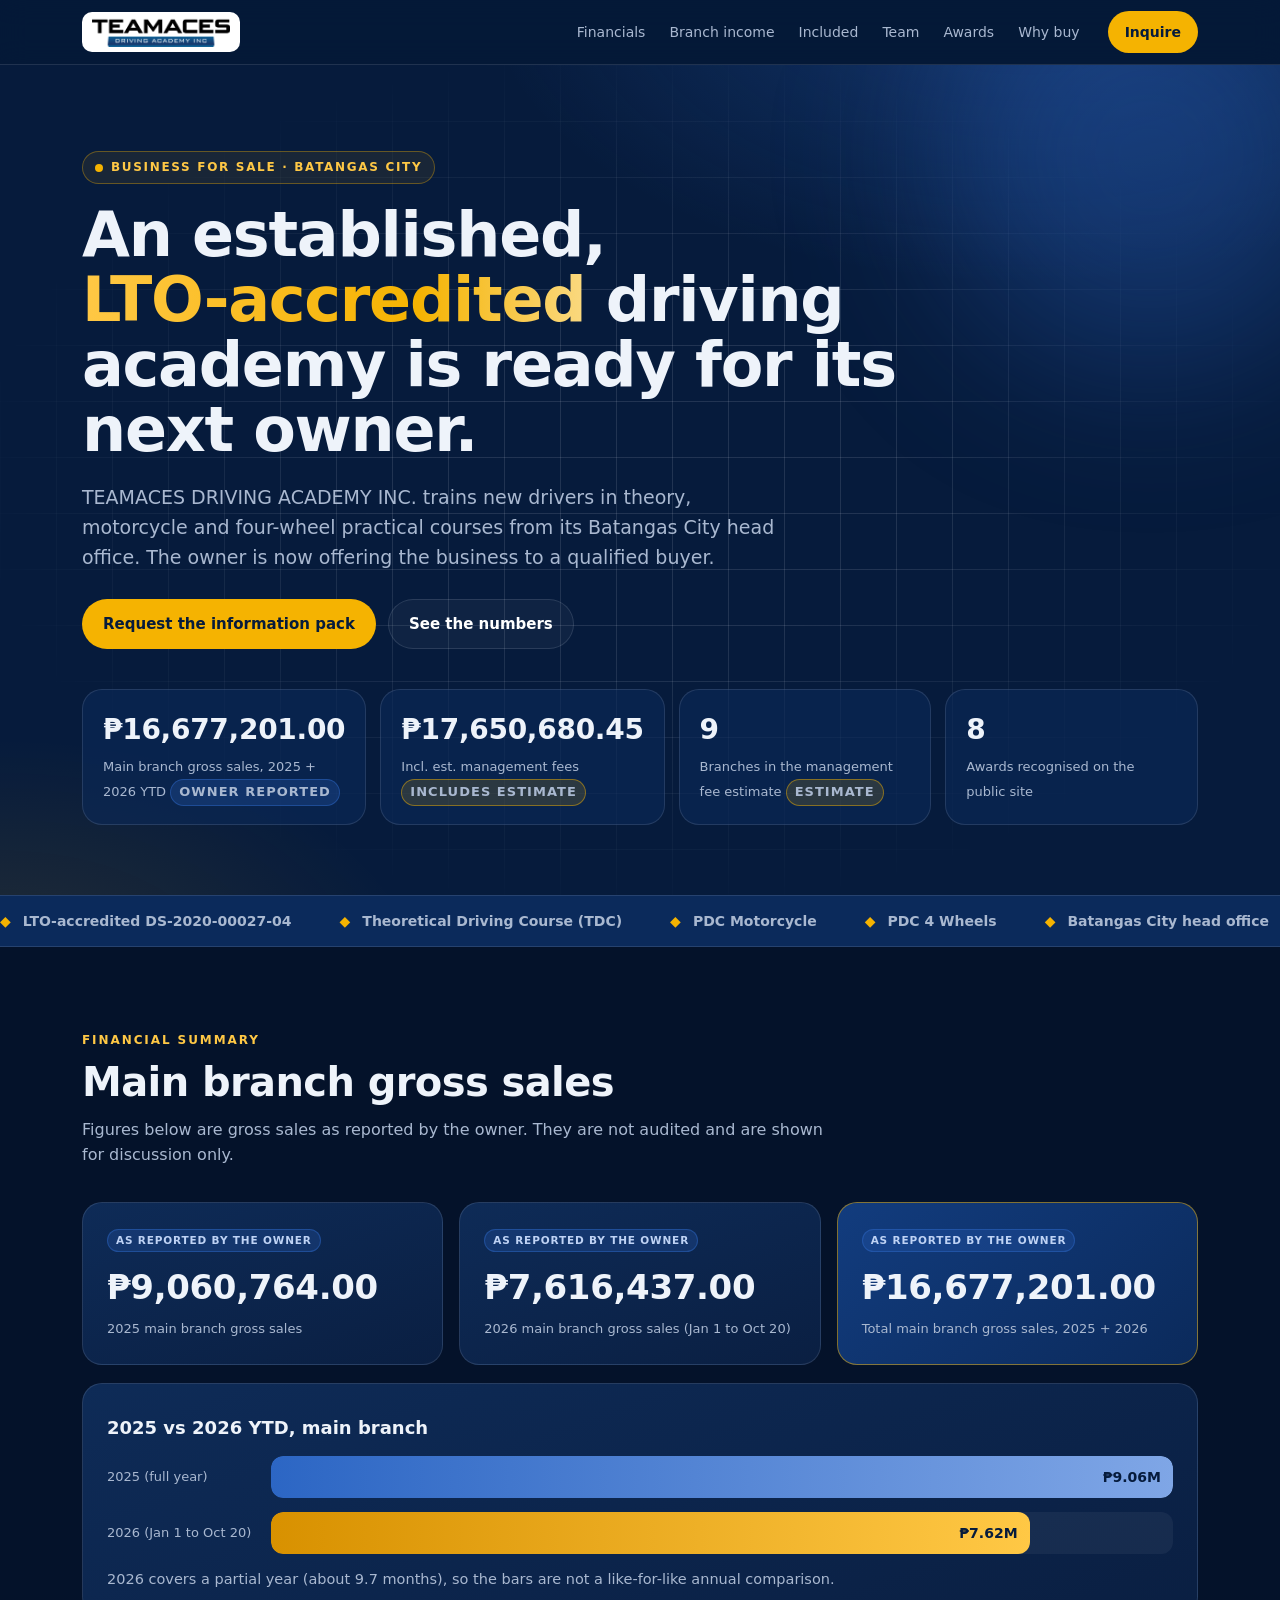
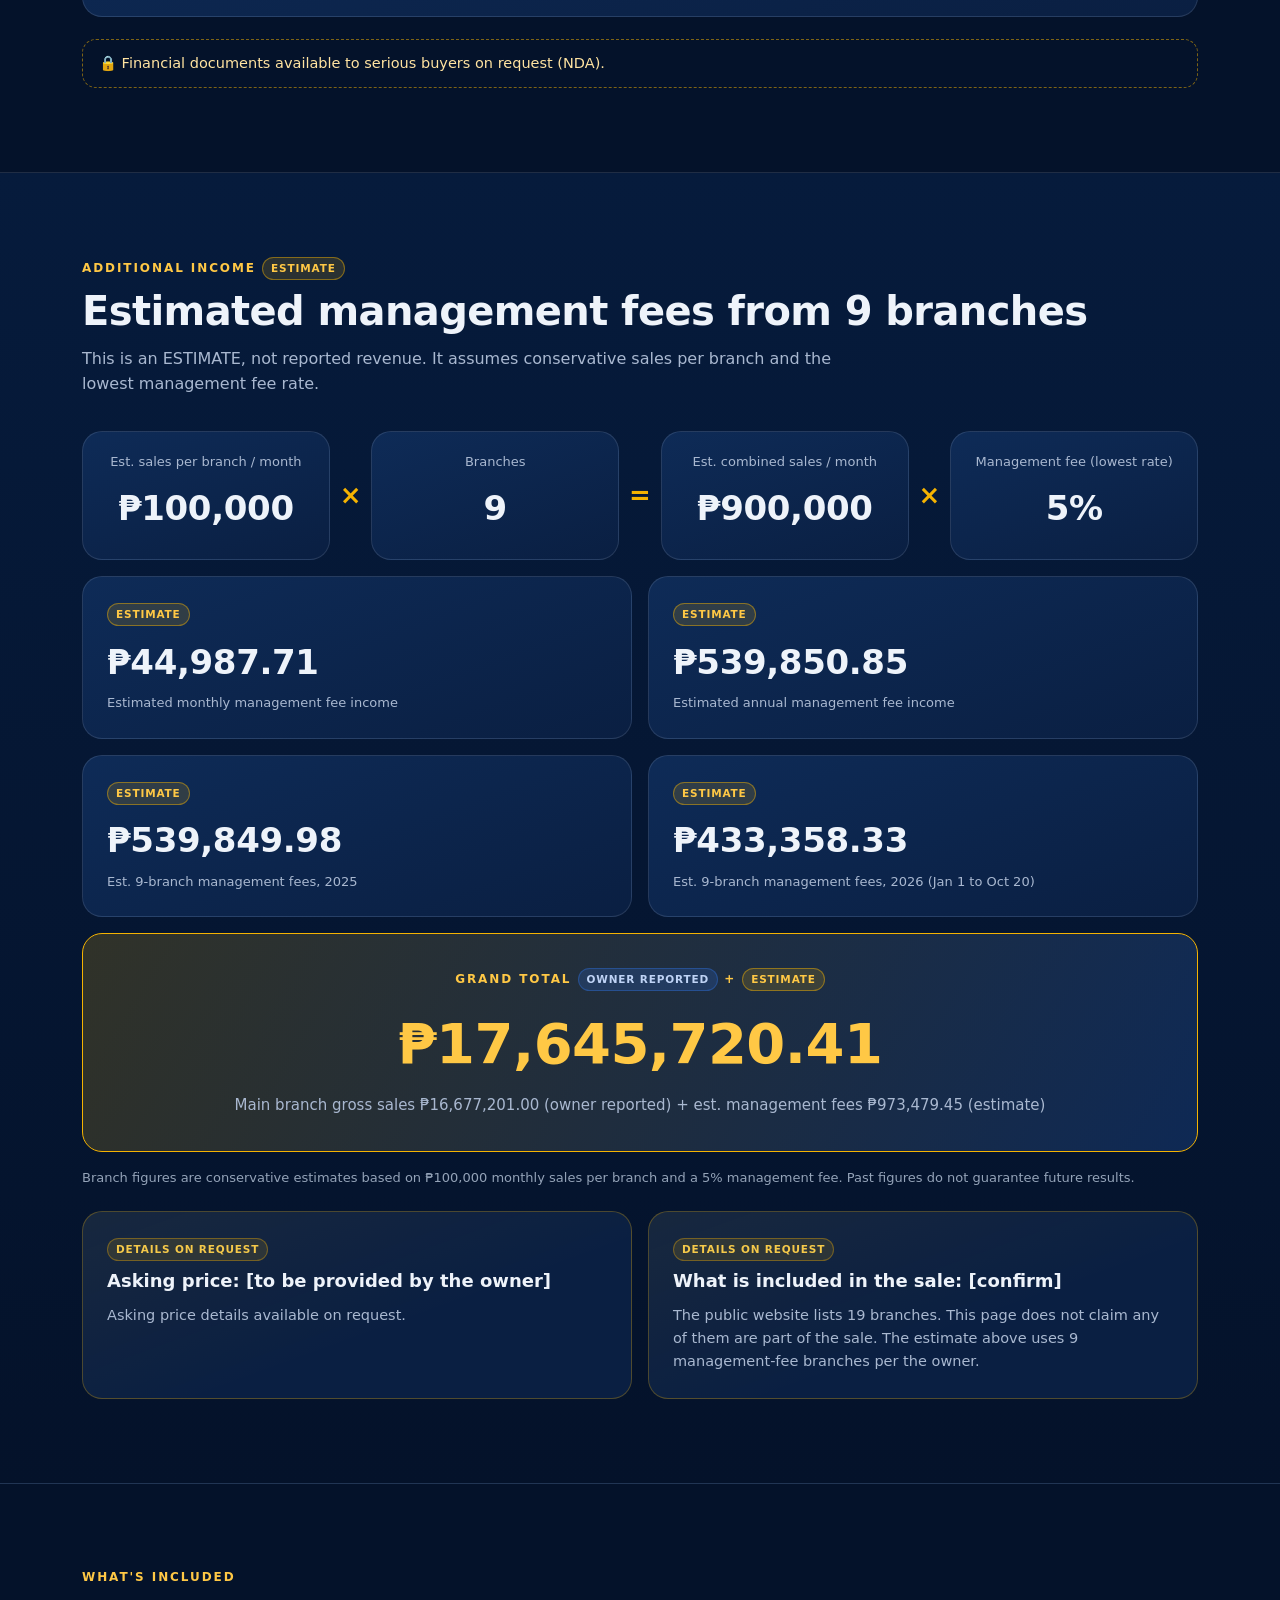
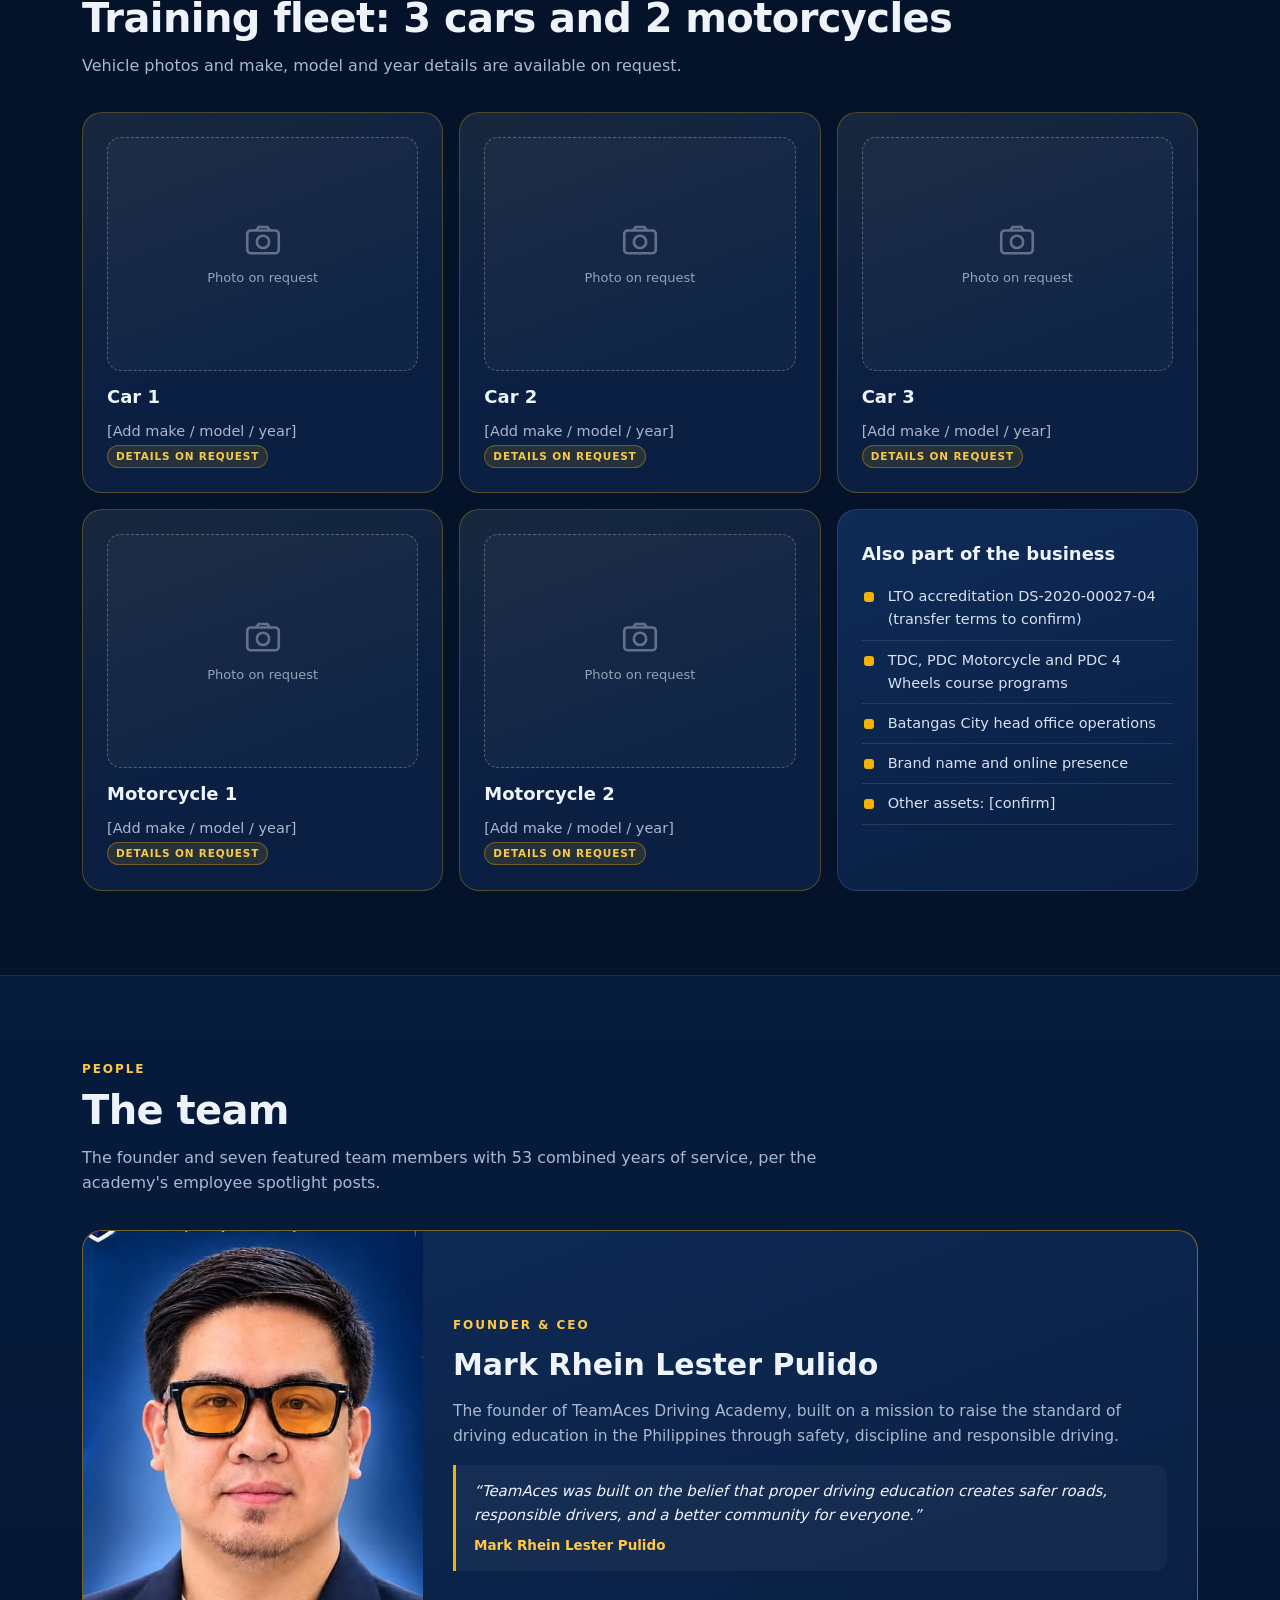
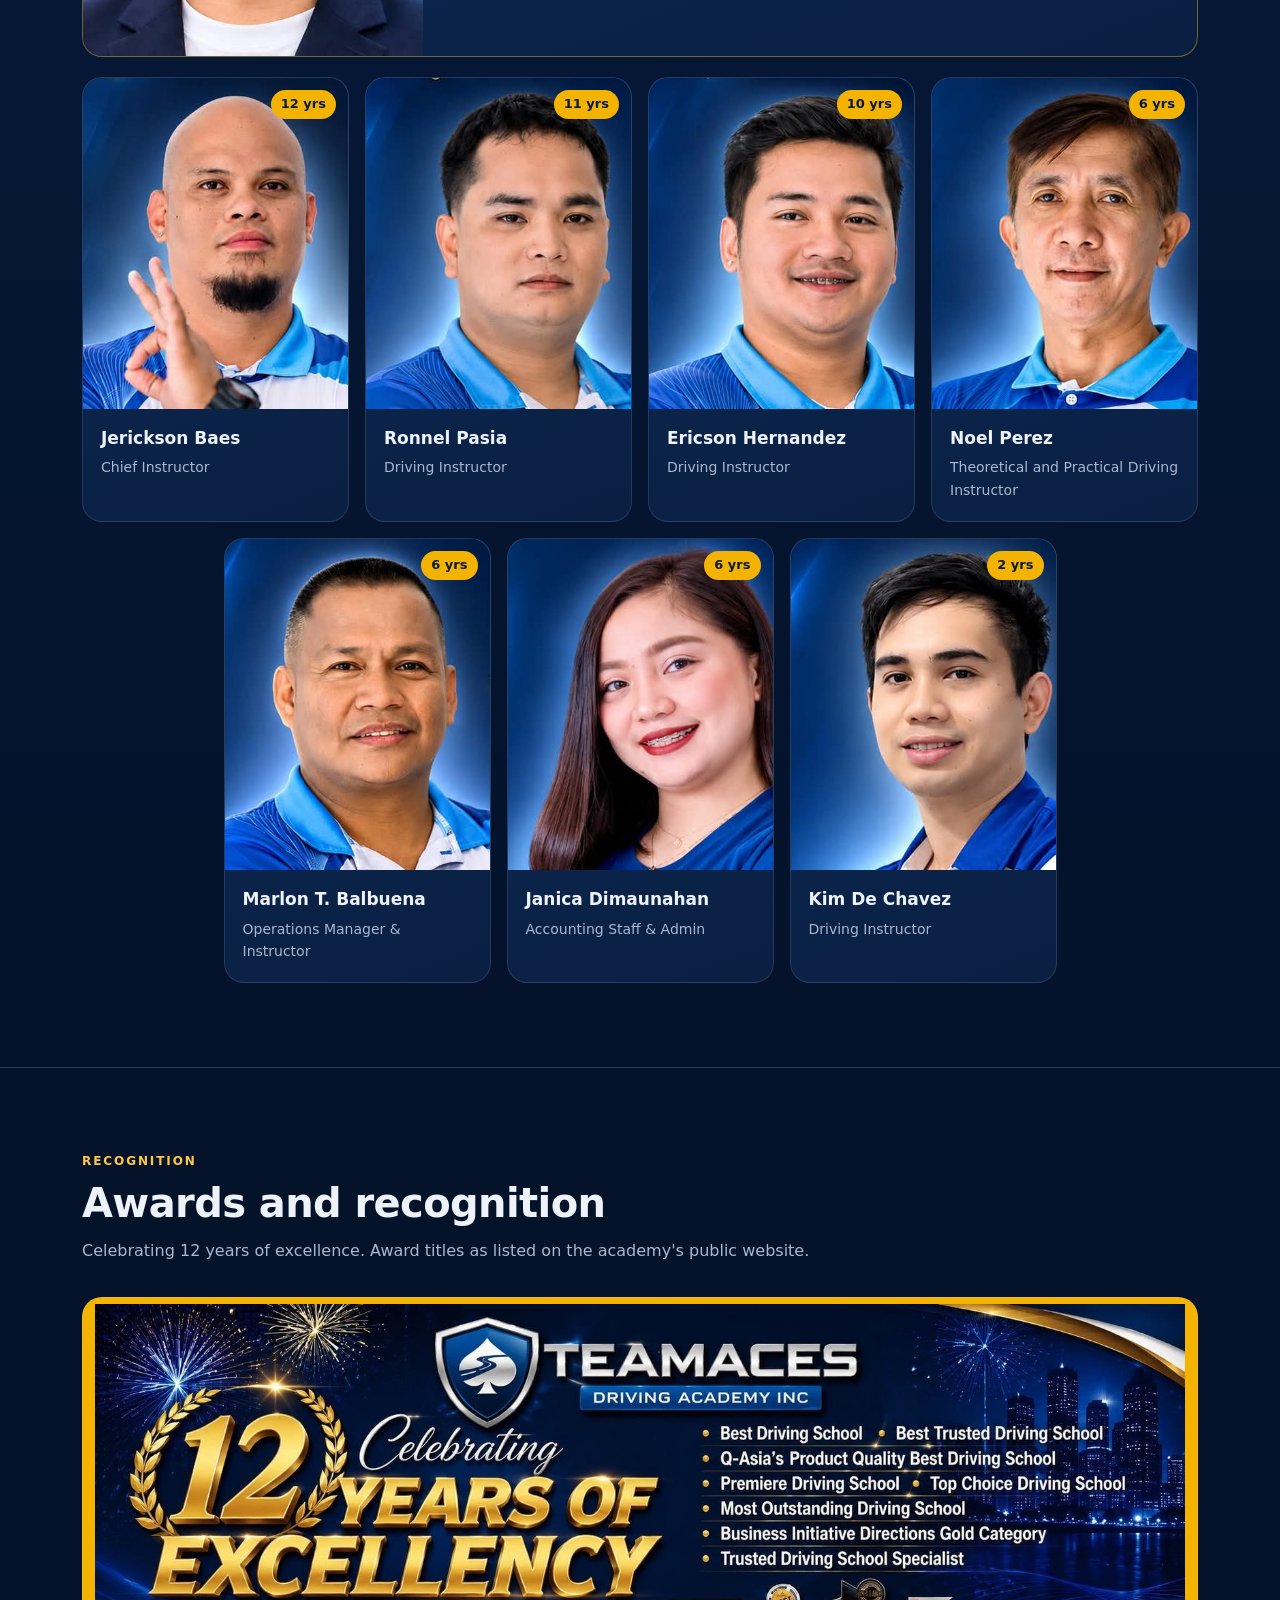
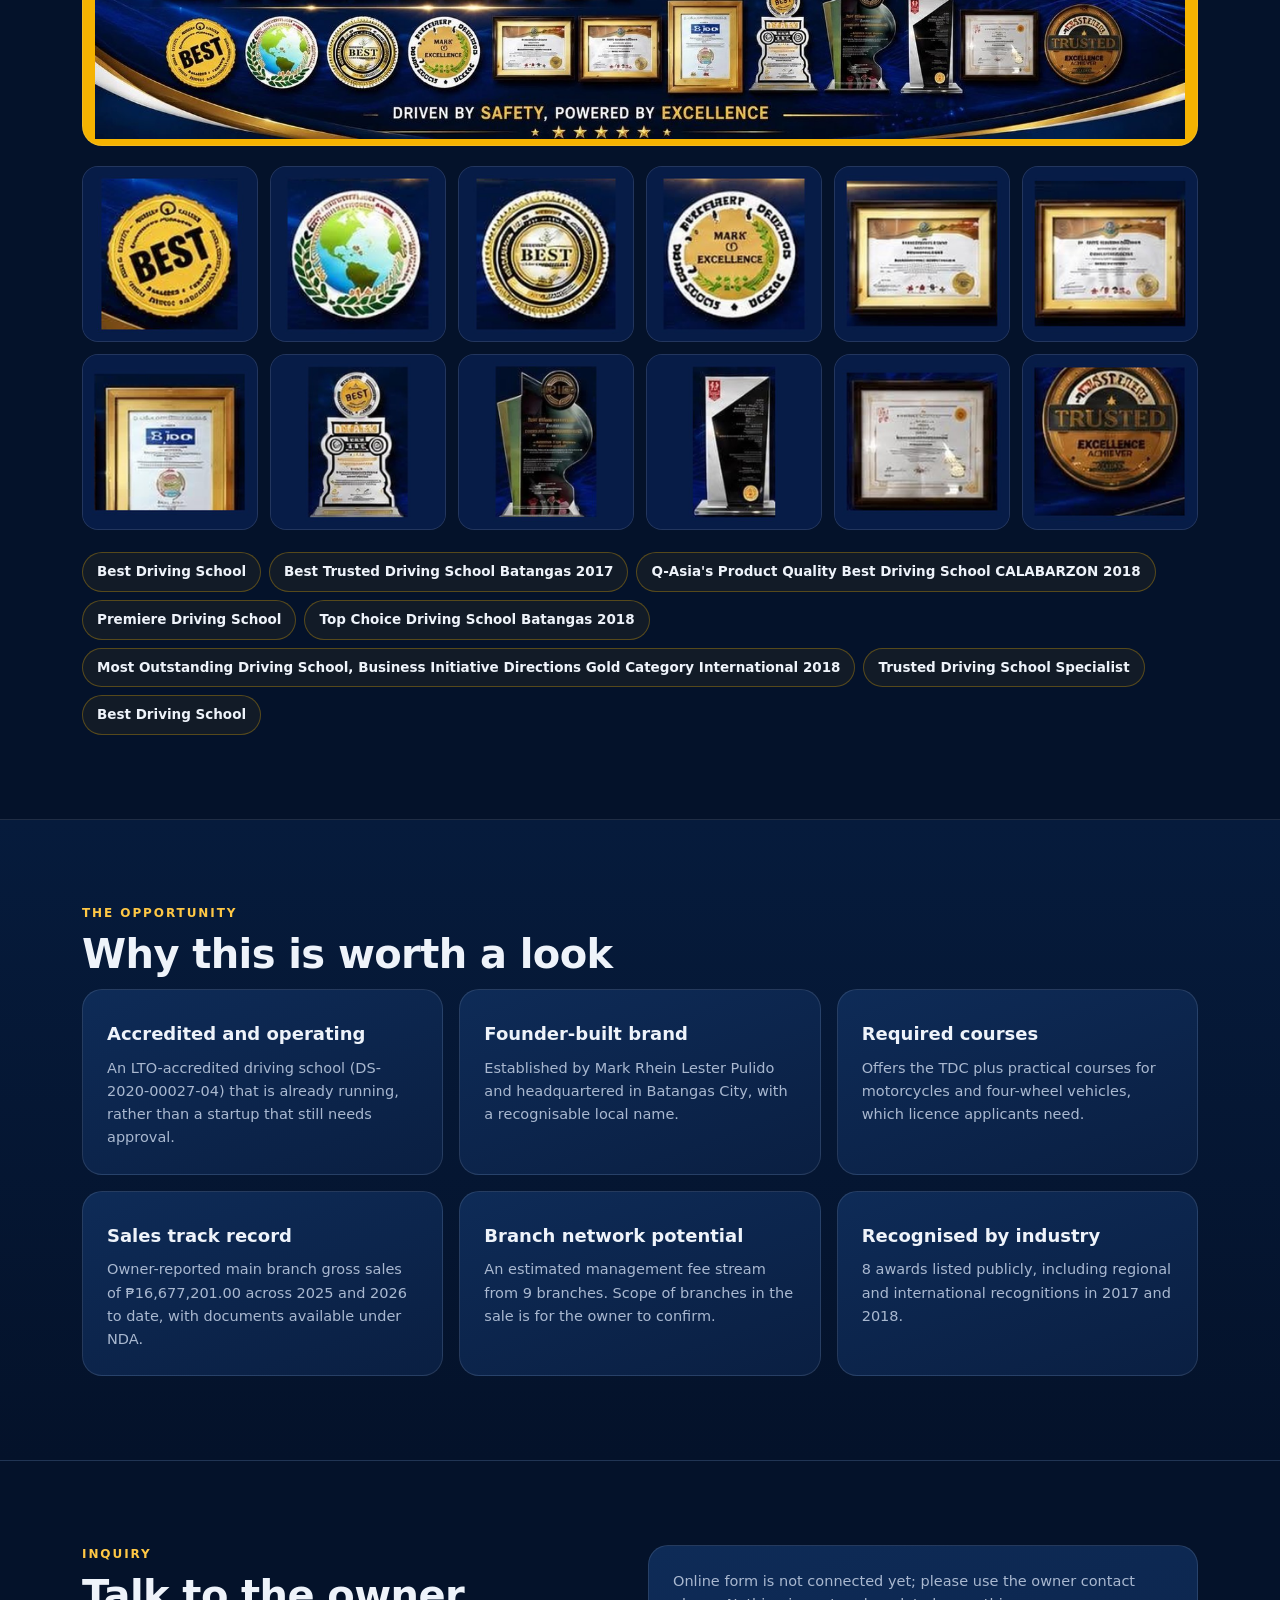
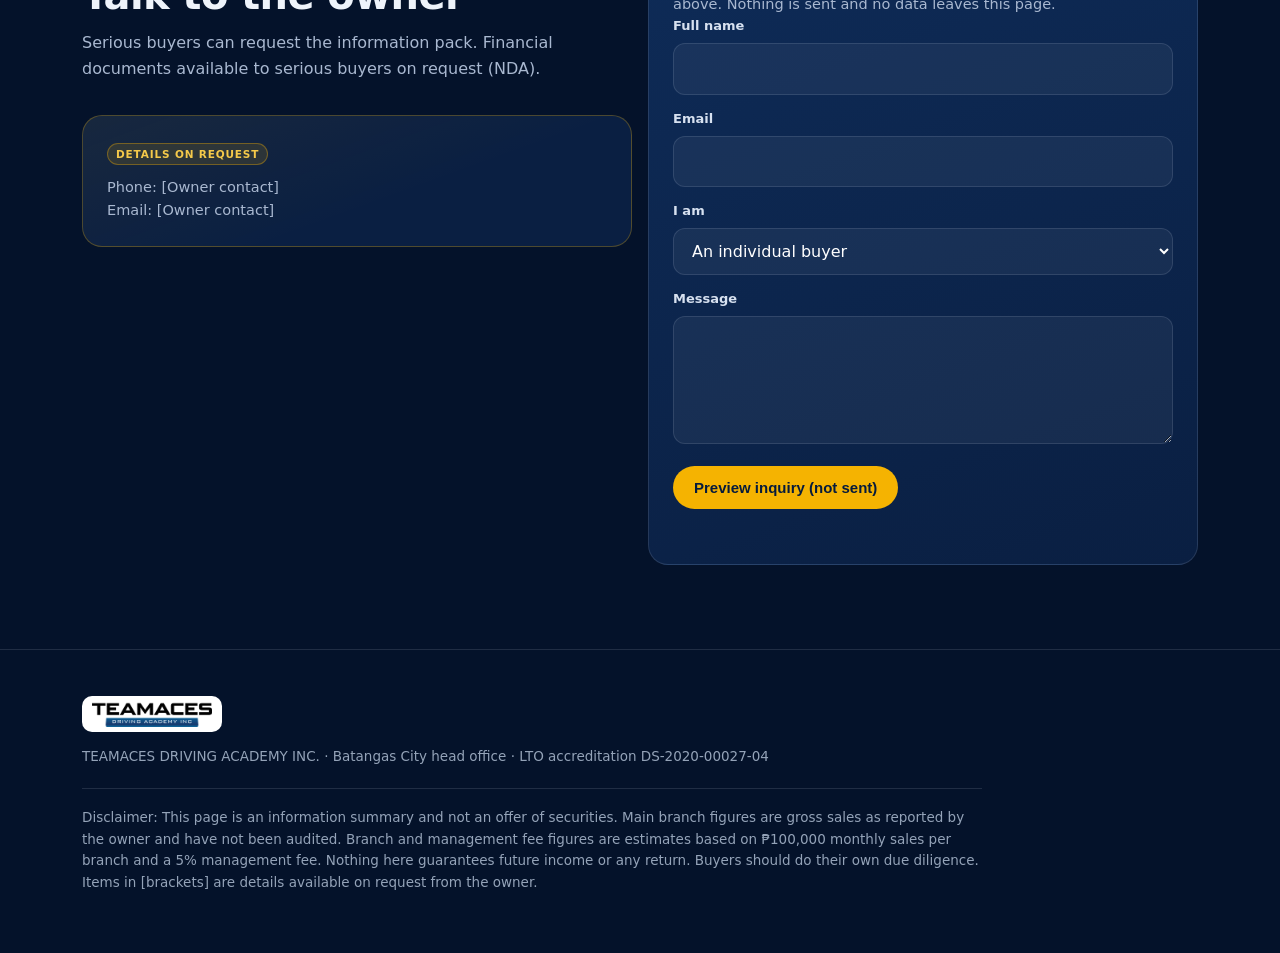
==== commit 1290318b: "Add founder profile, awards banner and 12 cropped award photos" ====
--- a/index.html
+++ b/index.html
@@ -104,15 +104,16 @@
 <section class="s alt" id="team"><div class="wrap">
   <div class="kicker rv">People</div>
   <h2 class="rv">The team</h2>
-  <p class="sub rv">Seven featured team members with 53 combined years of service, per the academy&#39;s employee spotlight posts.</p>
-  <div class="team"><figure class="card person rv" style="--d:0ms"><img src="assets/team/jay.jpg" width="400" height="500" loading="lazy" alt="Jerickson Baes, Chief Instructor"><figcaption><span class="yrs">12 yrs</span><h3>Jerickson Baes</h3><p>Chief Instructor</p></figcaption></figure><figure class="card person rv" style="--d:70ms"><img src="assets/team/ronnel.jpg" width="400" height="500" loading="lazy" alt="Ronnel Pasia, Driving Instructor"><figcaption><span class="yrs">11 yrs</span><h3>Ronnel Pasia</h3><p>Driving Instructor</p></figcaption></figure><figure class="card person rv" style="--d:140ms"><img src="assets/team/ericson.jpg" width="400" height="500" loading="lazy" alt="Ericson Hernandez, Driving Instructor"><figcaption><span class="yrs">10 yrs</span><h3>Ericson Hernandez</h3><p>Driving Instructor</p></figcaption></figure><figure class="card person rv" style="--d:210ms"><img src="assets/team/noel.jpg" width="400" height="500" loading="lazy" alt="Noel Perez, Theoretical and Practical Driving Instructor"><figcaption><span class="yrs">6 yrs</span><h3>Noel Perez</h3><p>Theoretical and Practical Driving Instructor</p></figcaption></figure><figure class="card person rv" style="--d:280ms"><img src="assets/team/marlon.jpg" width="400" height="500" loading="lazy" alt="Marlon T. Balbuena, Operations Manager &amp; Instructor"><figcaption><span class="yrs">6 yrs</span><h3>Marlon T. Balbuena</h3><p>Operations Manager &amp; Instructor</p></figcaption></figure><figure class="card person rv" style="--d:350ms"><img src="assets/team/janica.jpg" width="400" height="500" loading="lazy" alt="Janica Dimaunahan, Accounting Staff &amp; Admin"><figcaption><span class="yrs">6 yrs</span><h3>Janica Dimaunahan</h3><p>Accounting Staff &amp; Admin</p></figcaption></figure><figure class="card person rv" style="--d:420ms"><img src="assets/team/kim.jpg" width="400" height="500" loading="lazy" alt="Kim De Chavez, Driving Instructor"><figcaption><span class="yrs">2 yrs</span><h3>Kim De Chavez</h3><p>Driving Instructor</p></figcaption></figure></div>
+  <p class="sub rv">The founder and seven featured team members with 53 combined years of service, per the academy&#39;s employee spotlight posts.</p>
+  <figure class="card founder rv"><img src="assets/team/founder.jpg" width="480" height="600" loading="lazy" alt="Mark Rhein Lester Pulido, Founder and CEO"><figcaption><div class="kicker">Founder &amp; CEO</div><h3>Mark Rhein Lester Pulido</h3><p>The founder of TeamAces Driving Academy, built on a mission to raise the standard of driving education in the Philippines through safety, discipline and responsible driving.</p><blockquote>&ldquo;TeamAces was built on the belief that proper driving education creates safer roads, responsible drivers, and a better community for everyone.&rdquo;<cite>Mark Rhein Lester Pulido</cite></blockquote></figcaption></figure><div class="team"><figure class="card person rv" style="--d:0ms"><img src="assets/team/jay.jpg" width="400" height="500" loading="lazy" alt="Jerickson Baes, Chief Instructor"><figcaption><span class="yrs">12 yrs</span><h3>Jerickson Baes</h3><p>Chief Instructor</p></figcaption></figure><figure class="card person rv" style="--d:70ms"><img src="assets/team/ronnel.jpg" width="400" height="500" loading="lazy" alt="Ronnel Pasia, Driving Instructor"><figcaption><span class="yrs">11 yrs</span><h3>Ronnel Pasia</h3><p>Driving Instructor</p></figcaption></figure><figure class="card person rv" style="--d:140ms"><img src="assets/team/ericson.jpg" width="400" height="500" loading="lazy" alt="Ericson Hernandez, Driving Instructor"><figcaption><span class="yrs">10 yrs</span><h3>Ericson Hernandez</h3><p>Driving Instructor</p></figcaption></figure><figure class="card person rv" style="--d:210ms"><img src="assets/team/noel.jpg" width="400" height="500" loading="lazy" alt="Noel Perez, Theoretical and Practical Driving Instructor"><figcaption><span class="yrs">6 yrs</span><h3>Noel Perez</h3><p>Theoretical and Practical Driving Instructor</p></figcaption></figure><figure class="card person rv" style="--d:280ms"><img src="assets/team/marlon.jpg" width="400" height="500" loading="lazy" alt="Marlon T. Balbuena, Operations Manager &amp; Instructor"><figcaption><span class="yrs">6 yrs</span><h3>Marlon T. Balbuena</h3><p>Operations Manager &amp; Instructor</p></figcaption></figure><figure class="card person rv" style="--d:350ms"><img src="assets/team/janica.jpg" width="400" height="500" loading="lazy" alt="Janica Dimaunahan, Accounting Staff &amp; Admin"><figcaption><span class="yrs">6 yrs</span><h3>Janica Dimaunahan</h3><p>Accounting Staff &amp; Admin</p></figcaption></figure><figure class="card person rv" style="--d:420ms"><img src="assets/team/kim.jpg" width="400" height="500" loading="lazy" alt="Kim De Chavez, Driving Instructor"><figcaption><span class="yrs">2 yrs</span><h3>Kim De Chavez</h3><p>Driving Instructor</p></figcaption></figure></div>
 </div></section>
 
 <section class="s" id="awards"><div class="wrap">
   <div class="kicker rv">Recognition</div>
-  <h2 class="rv">8 awards recognised</h2>
-  <p class="sub rv">Award titles as listed on the academy&#39;s public website. Trophy and certificate photos available on request.</p>
-  <div class="grid g4"><div class="card rv" style="--d:0ms"><div class="slot"><div><svg viewBox="0 0 24 24" fill="none" stroke="currentColor" stroke-width="1.5" aria-hidden="true"><path d="M8 4h8v5a4 4 0 01-8 0V4zM8 6H5a3 3 0 003 4M16 6h3a3 3 0 01-3 4M12 13v4M8 20h8M9 17h6"/></svg>Award photo on request</div></div><p style="color:#EEF3FA;font-weight:600">Best Driving School</p></div><div class="card rv" style="--d:60ms"><div class="slot"><div><svg viewBox="0 0 24 24" fill="none" stroke="currentColor" stroke-width="1.5" aria-hidden="true"><path d="M8 4h8v5a4 4 0 01-8 0V4zM8 6H5a3 3 0 003 4M16 6h3a3 3 0 01-3 4M12 13v4M8 20h8M9 17h6"/></svg>Award photo on request</div></div><p style="color:#EEF3FA;font-weight:600">Best Trusted Driving School Batangas 2017</p></div><div class="card rv" style="--d:120ms"><div class="slot"><div><svg viewBox="0 0 24 24" fill="none" stroke="currentColor" stroke-width="1.5" aria-hidden="true"><path d="M8 4h8v5a4 4 0 01-8 0V4zM8 6H5a3 3 0 003 4M16 6h3a3 3 0 01-3 4M12 13v4M8 20h8M9 17h6"/></svg>Award photo on request</div></div><p style="color:#EEF3FA;font-weight:600">Q-Asia&#39;s Product Quality Best Driving School CALABARZON 2018</p></div><div class="card rv" style="--d:180ms"><div class="slot"><div><svg viewBox="0 0 24 24" fill="none" stroke="currentColor" stroke-width="1.5" aria-hidden="true"><path d="M8 4h8v5a4 4 0 01-8 0V4zM8 6H5a3 3 0 003 4M16 6h3a3 3 0 01-3 4M12 13v4M8 20h8M9 17h6"/></svg>Award photo on request</div></div><p style="color:#EEF3FA;font-weight:600">Premiere Driving School</p></div><div class="card rv" style="--d:240ms"><div class="slot"><div><svg viewBox="0 0 24 24" fill="none" stroke="currentColor" stroke-width="1.5" aria-hidden="true"><path d="M8 4h8v5a4 4 0 01-8 0V4zM8 6H5a3 3 0 003 4M16 6h3a3 3 0 01-3 4M12 13v4M8 20h8M9 17h6"/></svg>Award photo on request</div></div><p style="color:#EEF3FA;font-weight:600">Top Choice Driving School Batangas 2018</p></div><div class="card rv" style="--d:300ms"><div class="slot"><div><svg viewBox="0 0 24 24" fill="none" stroke="currentColor" stroke-width="1.5" aria-hidden="true"><path d="M8 4h8v5a4 4 0 01-8 0V4zM8 6H5a3 3 0 003 4M16 6h3a3 3 0 01-3 4M12 13v4M8 20h8M9 17h6"/></svg>Award photo on request</div></div><p style="color:#EEF3FA;font-weight:600">Most Outstanding Driving School, Business Initiative Directions Gold Category International 2018</p></div><div class="card rv" style="--d:360ms"><div class="slot"><div><svg viewBox="0 0 24 24" fill="none" stroke="currentColor" stroke-width="1.5" aria-hidden="true"><path d="M8 4h8v5a4 4 0 01-8 0V4zM8 6H5a3 3 0 003 4M16 6h3a3 3 0 01-3 4M12 13v4M8 20h8M9 17h6"/></svg>Award photo on request</div></div><p style="color:#EEF3FA;font-weight:600">Trusted Driving School Specialist</p></div><div class="card rv" style="--d:420ms"><div class="slot"><div><svg viewBox="0 0 24 24" fill="none" stroke="currentColor" stroke-width="1.5" aria-hidden="true"><path d="M8 4h8v5a4 4 0 01-8 0V4zM8 6H5a3 3 0 003 4M16 6h3a3 3 0 01-3 4M12 13v4M8 20h8M9 17h6"/></svg>Award photo on request</div></div><p style="color:#EEF3FA;font-weight:600">Best Driving School</p></div></div>
+  <h2 class="rv">Awards and recognition</h2>
+  <p class="sub rv">Celebrating 12 years of excellence. Award titles as listed on the academy&#39;s public website.</p>
+  <figure class="banner rv"><img src="assets/awards-banner.jpg" width="1600" height="640" loading="lazy" alt="TeamAces Driving Academy 12 years of excellence banner with award badges, certificates and trophies"></figure>
+  <div class="aw-grid"><figure class="aw-tile rv" style="--d:0ms"><img src="assets/awards/award-01.jpg" width="400" height="400" loading="lazy" alt="Gold BEST seal"></figure><figure class="aw-tile rv" style="--d:40ms"><img src="assets/awards/award-02.jpg" width="400" height="400" loading="lazy" alt="Globe award seal"></figure><figure class="aw-tile rv" style="--d:80ms"><img src="assets/awards/award-03.jpg" width="400" height="400" loading="lazy" alt="BEST award seal"></figure><figure class="aw-tile rv" style="--d:120ms"><img src="assets/awards/award-04.jpg" width="400" height="400" loading="lazy" alt="Mark of Excellence seal"></figure><figure class="aw-tile rv" style="--d:160ms"><img src="assets/awards/award-05.jpg" width="400" height="400" loading="lazy" alt="Framed award certificate"></figure><figure class="aw-tile rv" style="--d:200ms"><img src="assets/awards/award-06.jpg" width="400" height="400" loading="lazy" alt="Framed award certificate"></figure><figure class="aw-tile rv" style="--d:240ms"><img src="assets/awards/award-07.jpg" width="400" height="400" loading="lazy" alt="Framed award certificate with gold frame"></figure><figure class="aw-tile rv" style="--d:280ms"><img src="assets/awards/award-08.jpg" width="400" height="400" loading="lazy" alt="BEST award trophy"></figure><figure class="aw-tile rv" style="--d:320ms"><img src="assets/awards/award-09.jpg" width="400" height="400" loading="lazy" alt="Glass award trophy"></figure><figure class="aw-tile rv" style="--d:360ms"><img src="assets/awards/award-10.jpg" width="400" height="400" loading="lazy" alt="Black and glass award trophy"></figure><figure class="aw-tile rv" style="--d:400ms"><img src="assets/awards/award-11.jpg" width="400" height="400" loading="lazy" alt="Framed award certificate"></figure><figure class="aw-tile rv" style="--d:440ms"><img src="assets/awards/award-12.jpg" width="400" height="400" loading="lazy" alt="Trusted Excellence Achiever seal"></figure></div><ul class="aw-titles"><li>Best Driving School</li><li>Best Trusted Driving School Batangas 2017</li><li>Q-Asia&#39;s Product Quality Best Driving School CALABARZON 2018</li><li>Premiere Driving School</li><li>Top Choice Driving School Batangas 2018</li><li>Most Outstanding Driving School, Business Initiative Directions Gold Category International 2018</li><li>Trusted Driving School Specialist</li><li>Best Driving School</li></ul>
 </div></section>
 
 <section class="s alt" id="why"><div class="wrap">
--- a/styles.css
+++ b/styles.css
@@ -103,3 +103,24 @@
 .person .yrs{position:absolute;top:12px;right:12px;background:var(--amber-500,#F5B301);color:#061B3C;font-weight:700;font-size:13px;padding:4px 10px;border-radius:999px}
 @media (max-width:980px){.person{flex-basis:calc(50% - 8px)}}
 @media (max-width:420px){.person{flex-basis:100%}}
+
+.founder{display:grid;grid-template-columns:minmax(220px,340px) 1fr;gap:0;padding:0;overflow:hidden;margin:0 0 20px;border-color:rgba(245,179,1,.45)}
+.founder img{display:block;width:100%;height:100%;object-fit:cover}
+.founder figcaption{padding:28px 30px;align-self:center}
+.founder h3{font-size:clamp(22px,3vw,30px);margin:6px 0 10px}
+.founder p{font-size:15.5px}
+.founder blockquote{margin:16px 0 0;padding:14px 18px;border-left:3px solid var(--amber-500,#F5B301);background:rgba(255,255,255,.04);border-radius:0 12px 12px 0;color:#EEF3FA;font-style:italic;font-size:15px}
+.founder cite{display:block;margin-top:8px;font-style:normal;font-weight:600;color:var(--amber-400,#FFC845);font-size:13.5px}
+.banner{margin:0 0 20px;border-radius:20px;overflow:hidden;border:1px solid var(--line)}
+.banner img{display:block;width:100%;height:auto}
+.aw-ic{width:34px;height:34px;color:var(--amber-400,#FFC845);margin-bottom:10px}.aw-ic svg{width:100%;height:100%}
+@media (max-width:700px){.founder{grid-template-columns:1fr}.founder img{aspect-ratio:4/5;height:auto}}
+
+.aw-grid{display:grid;grid-template-columns:repeat(6,1fr);gap:12px;margin:0 0 22px}
+.aw-tile{margin:0;border-radius:16px;overflow:hidden;border:1px solid var(--line);background:#081C48;transition:border-color .3s,transform .3s}
+.aw-tile:hover{border-color:rgba(245,179,1,.5);transform:translateY(-3px)}
+.aw-tile img{display:block;width:100%;height:auto;aspect-ratio:1}
+.aw-titles{list-style:none;margin:0;padding:0;display:flex;flex-wrap:wrap;gap:8px}
+.aw-titles li{padding:8px 14px;border-radius:999px;border:1px solid rgba(245,179,1,.3);background:rgba(245,179,1,.06);color:#EEF3FA;font-size:13.5px;font-weight:600}
+@media (max-width:900px){.aw-grid{grid-template-columns:repeat(4,1fr)}}
+@media (max-width:560px){.aw-grid{grid-template-columns:repeat(3,1fr);gap:8px}}
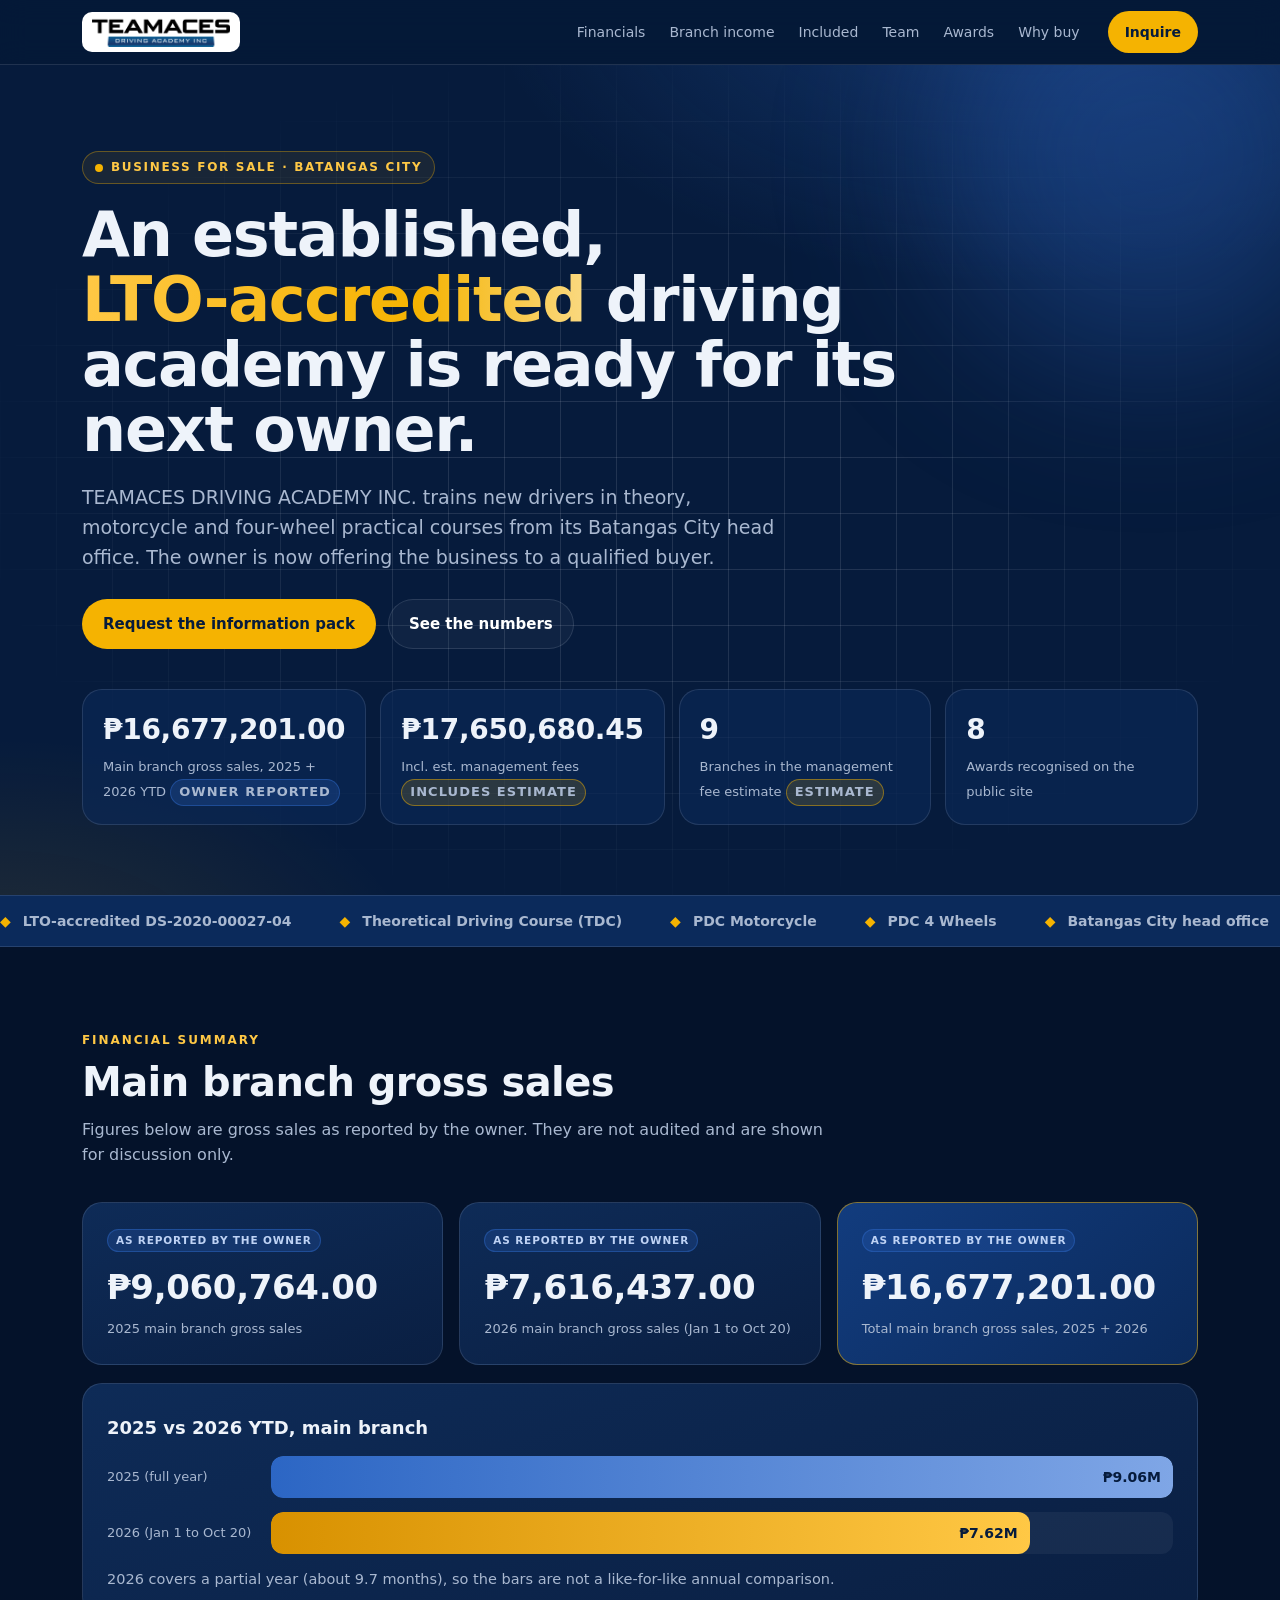
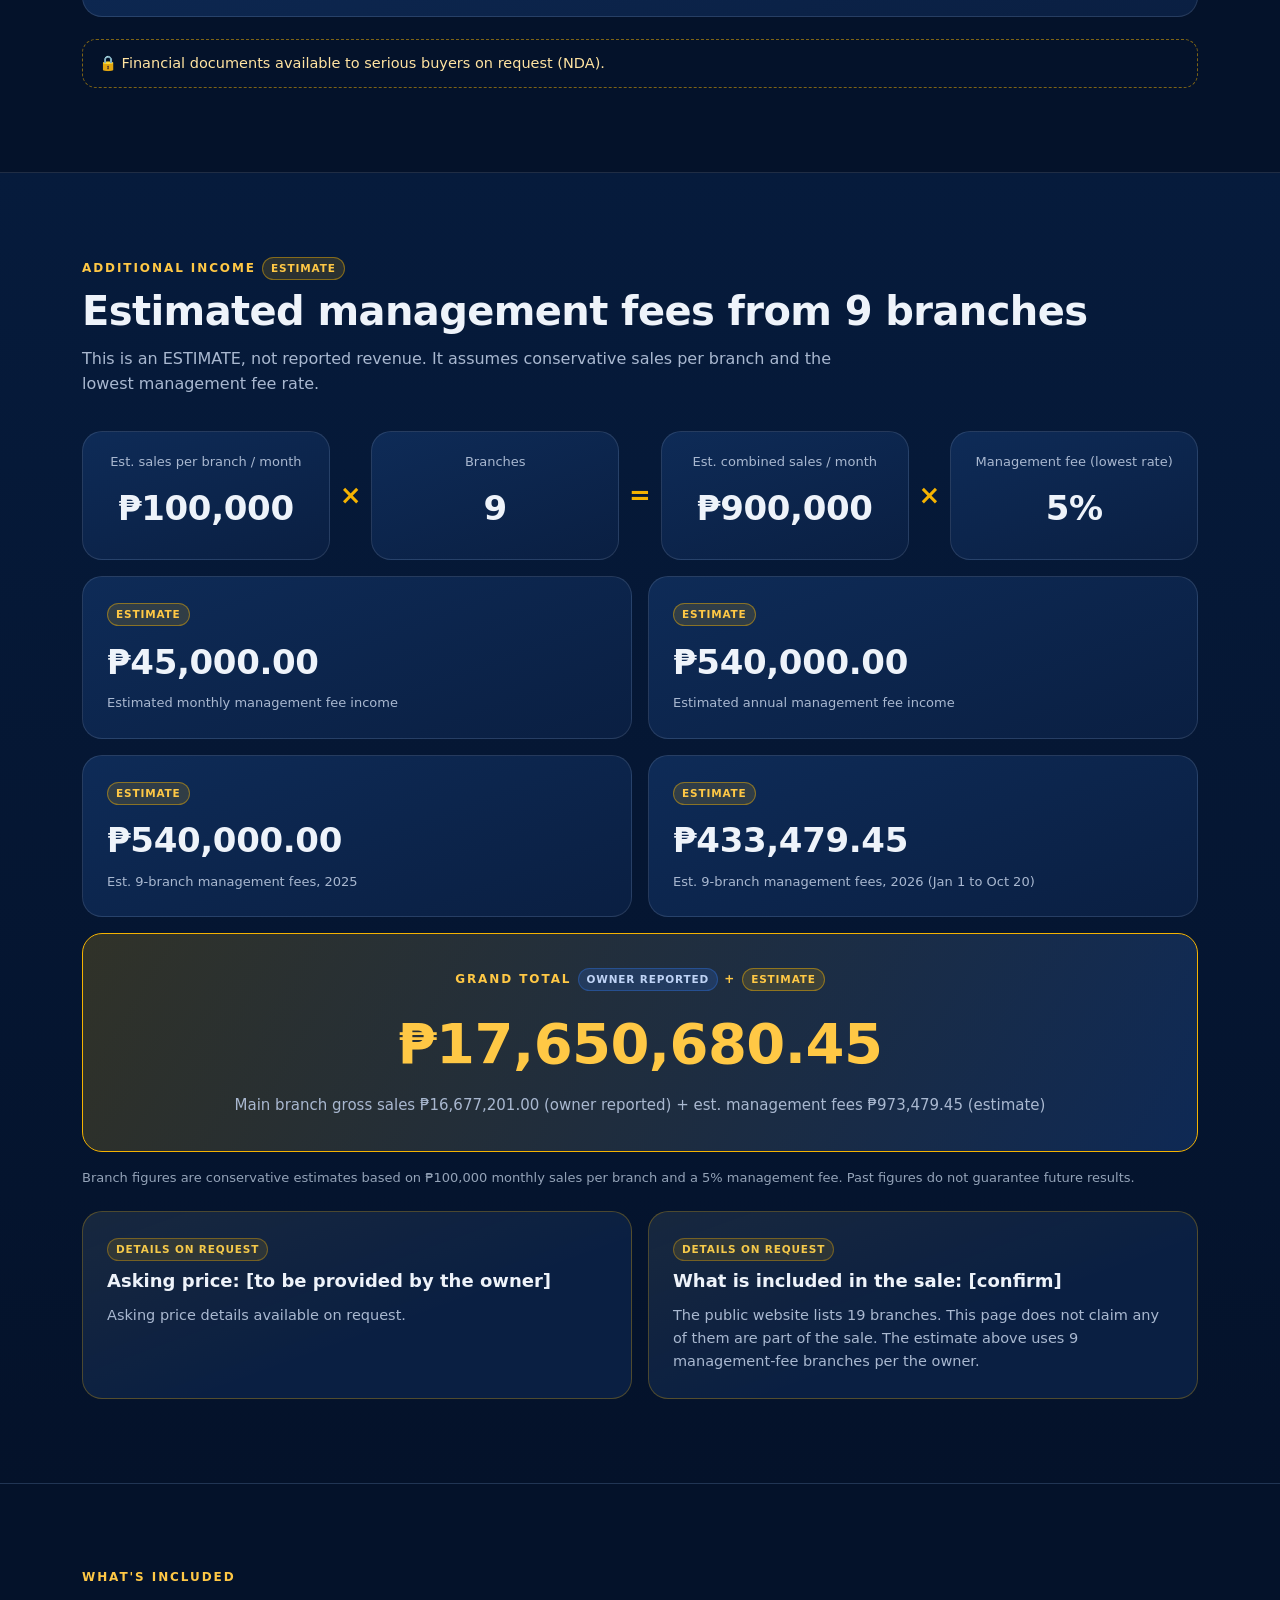
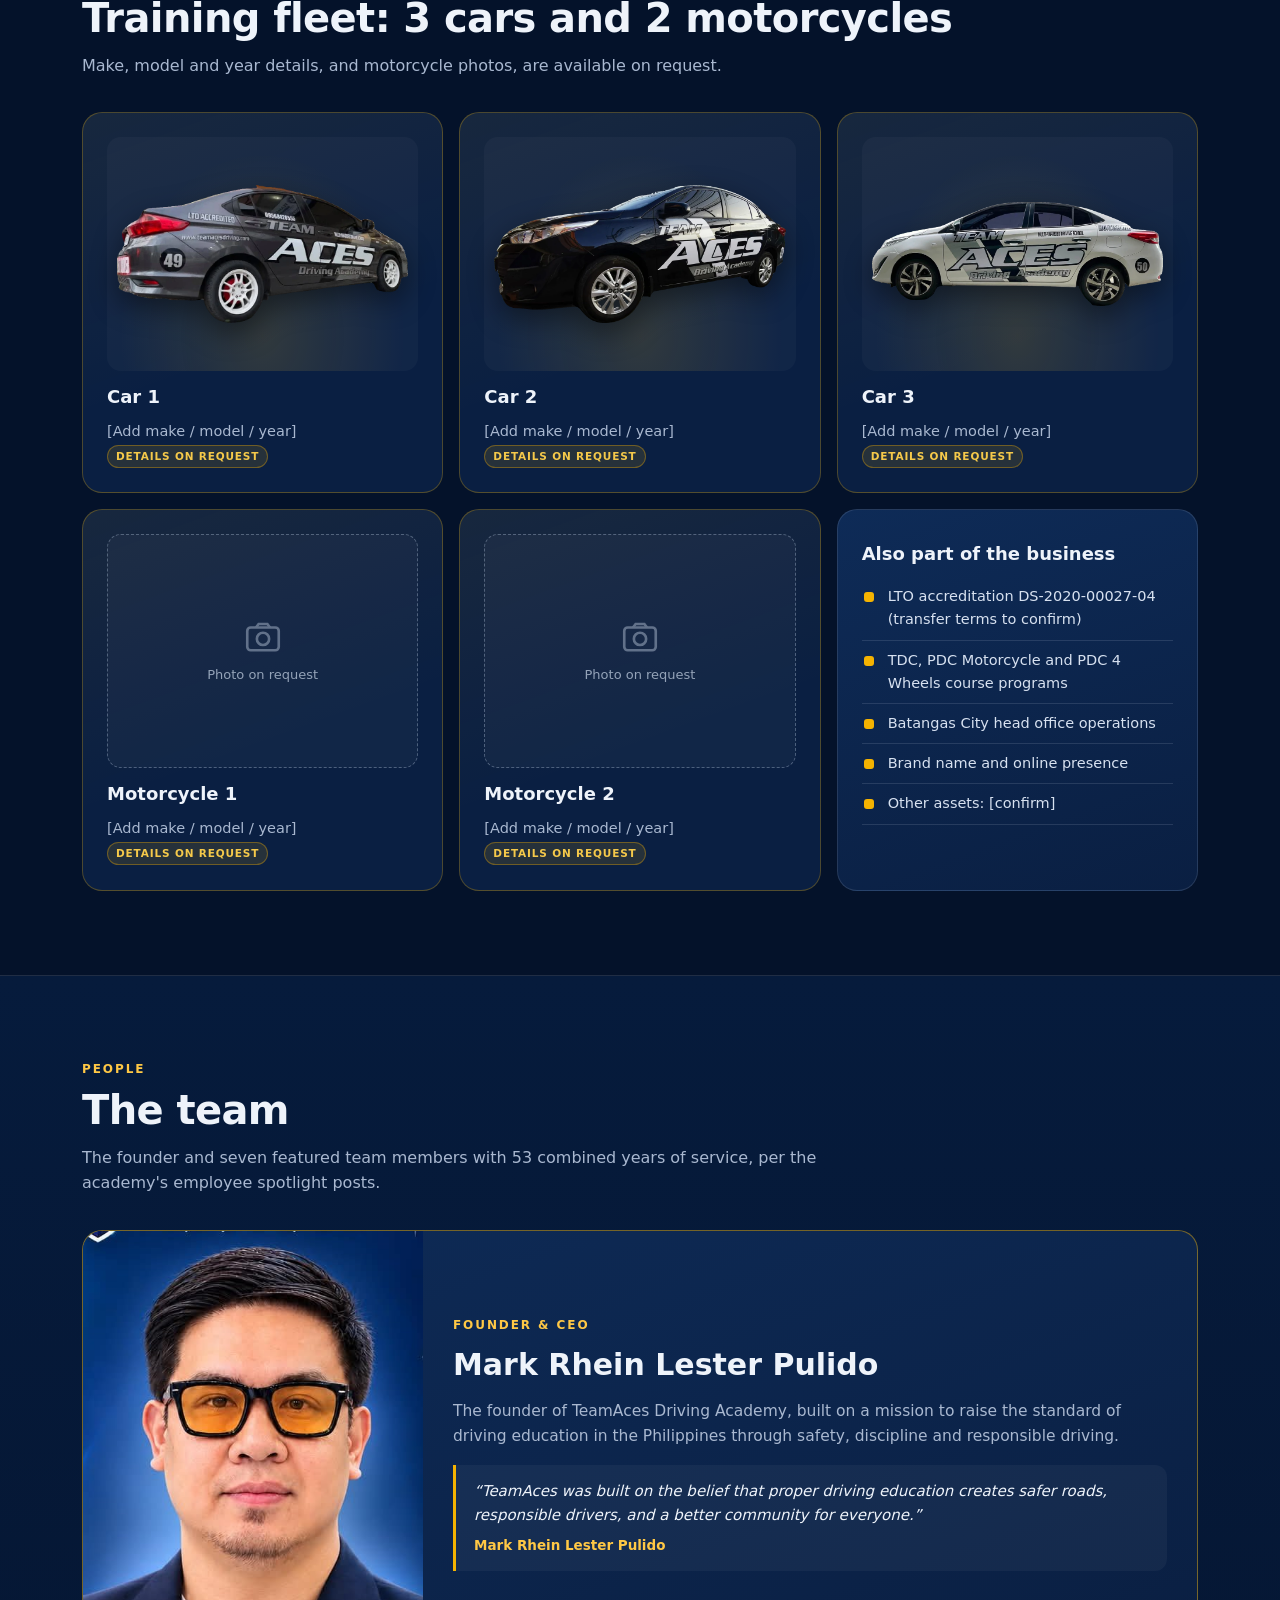
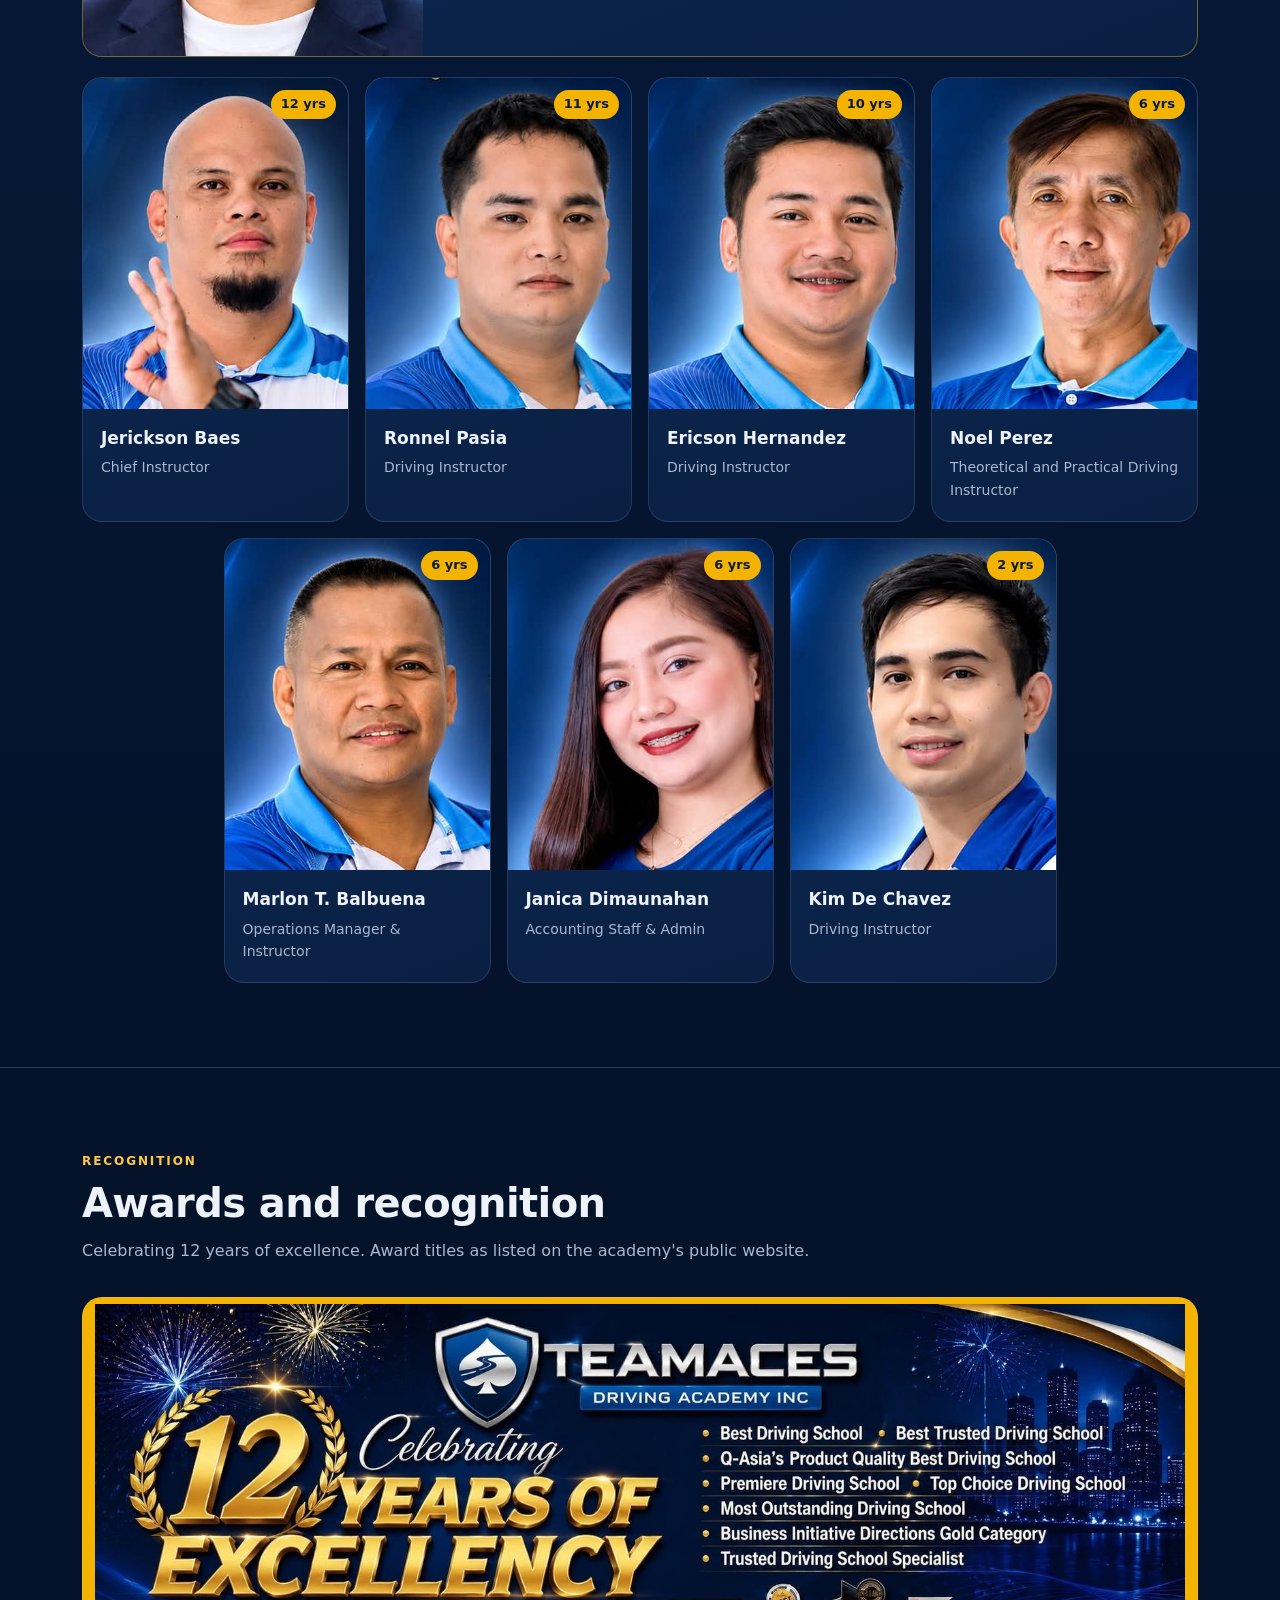
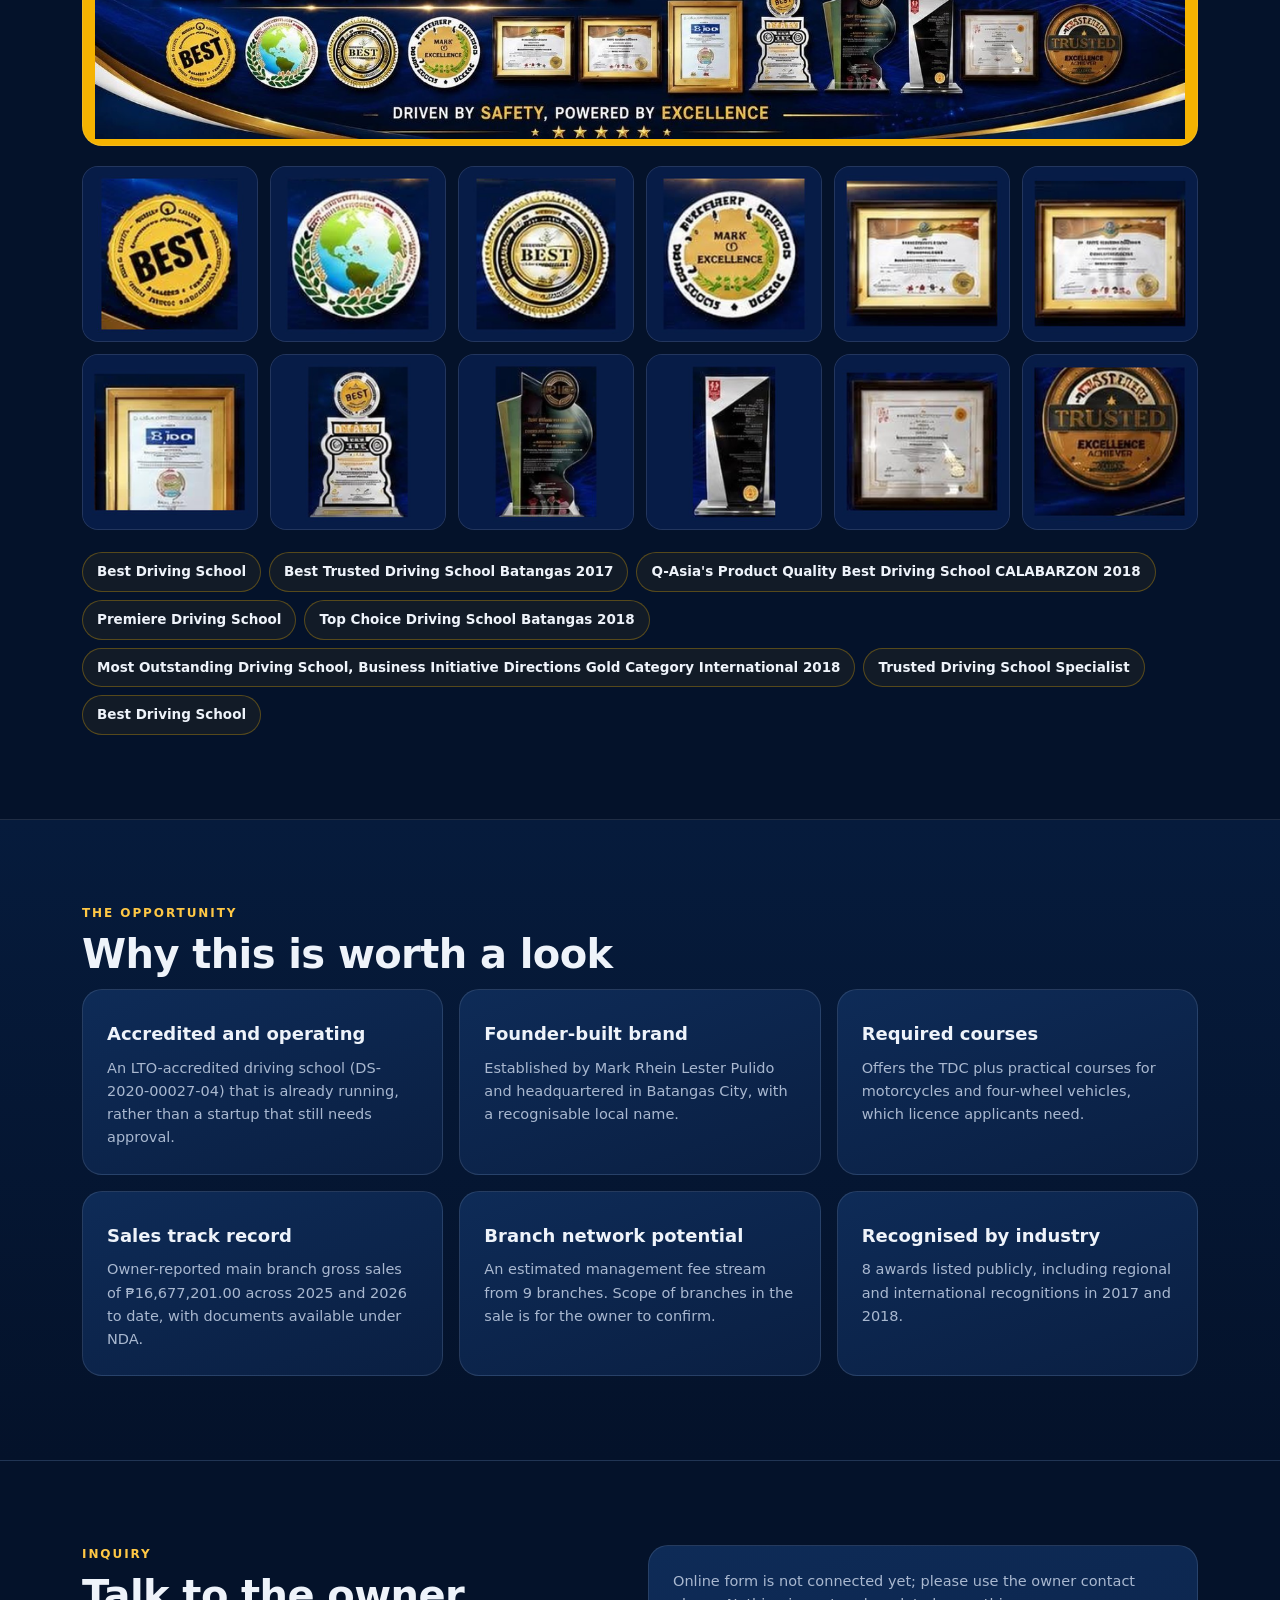
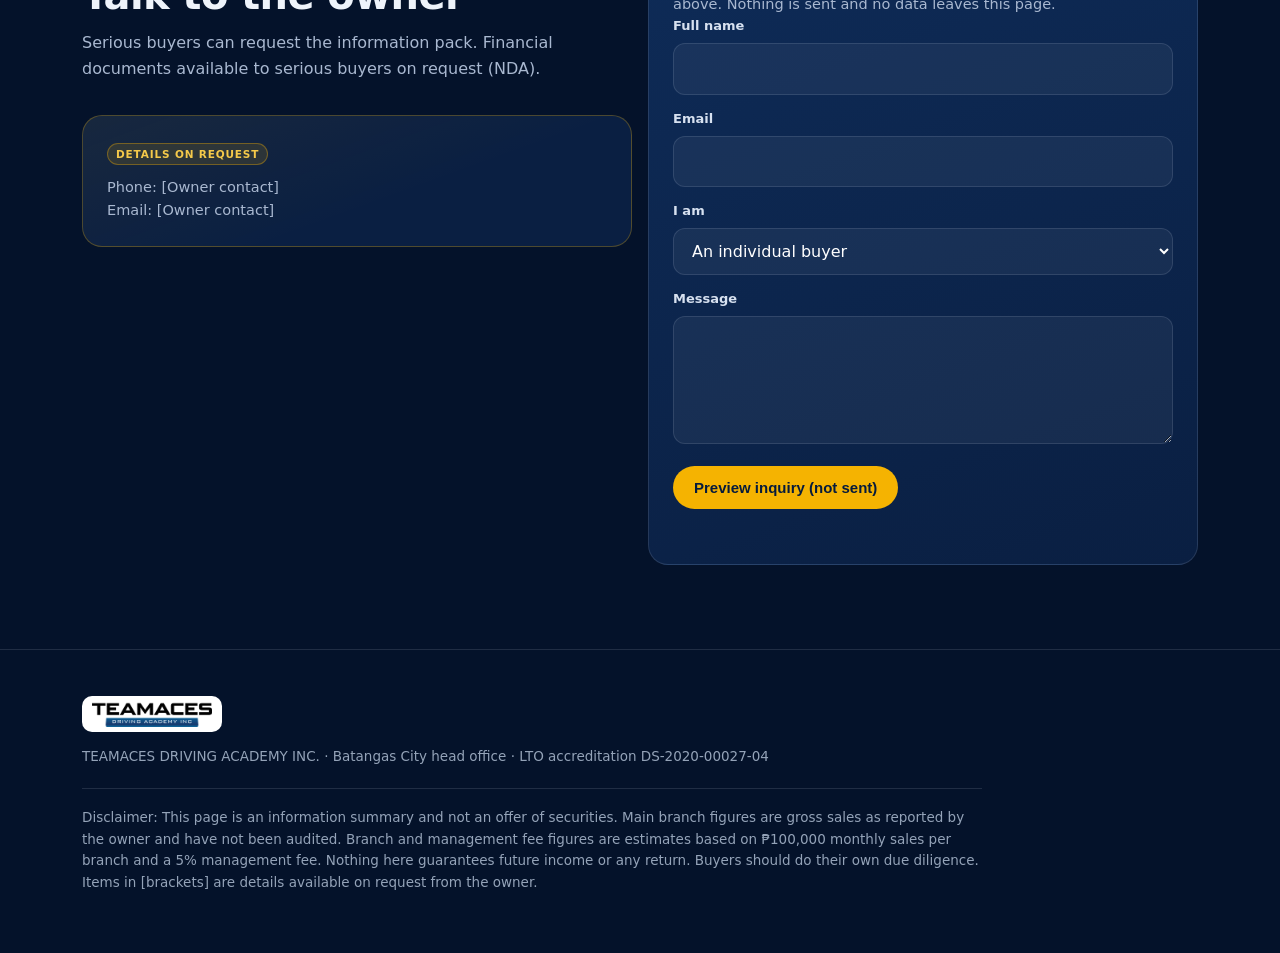
==== commit 5a787d91: "Add 3 background-removed car photos to vehicle slots" ====
--- a/index.html
+++ b/index.html
@@ -95,8 +95,8 @@
 <section class="s" id="included"><div class="wrap">
   <div class="kicker rv">What&#39;s included</div>
   <h2 class="rv">Training fleet: 3 cars and 2 motorcycles</h2>
-  <p class="sub rv">Vehicle photos and make, model and year details are available on request.</p>
-  <div class="grid g3"><div class="card ph-card rv" style="--d:0ms"><div class="slot"><div><svg viewBox="0 0 24 24" fill="none" stroke="currentColor" stroke-width="1.5" aria-hidden="true"><rect x="3" y="6" width="18" height="13" rx="2"/><circle cx="12" cy="12.5" r="3.5"/><path d="M8 6l1.5-2h5L16 6"/></svg>Photo on request</div></div><h3>Car 1</h3><p>[Add make / model / year]</p><span class="tag tag-ph">Details on request</span></div><div class="card ph-card rv" style="--d:80ms"><div class="slot"><div><svg viewBox="0 0 24 24" fill="none" stroke="currentColor" stroke-width="1.5" aria-hidden="true"><rect x="3" y="6" width="18" height="13" rx="2"/><circle cx="12" cy="12.5" r="3.5"/><path d="M8 6l1.5-2h5L16 6"/></svg>Photo on request</div></div><h3>Car 2</h3><p>[Add make / model / year]</p><span class="tag tag-ph">Details on request</span></div><div class="card ph-card rv" style="--d:160ms"><div class="slot"><div><svg viewBox="0 0 24 24" fill="none" stroke="currentColor" stroke-width="1.5" aria-hidden="true"><rect x="3" y="6" width="18" height="13" rx="2"/><circle cx="12" cy="12.5" r="3.5"/><path d="M8 6l1.5-2h5L16 6"/></svg>Photo on request</div></div><h3>Car 3</h3><p>[Add make / model / year]</p><span class="tag tag-ph">Details on request</span></div><div class="card ph-card rv" style="--d:240ms"><div class="slot"><div><svg viewBox="0 0 24 24" fill="none" stroke="currentColor" stroke-width="1.5" aria-hidden="true"><rect x="3" y="6" width="18" height="13" rx="2"/><circle cx="12" cy="12.5" r="3.5"/><path d="M8 6l1.5-2h5L16 6"/></svg>Photo on request</div></div><h3>Motorcycle 1</h3><p>[Add make / model / year]</p><span class="tag tag-ph">Details on request</span></div><div class="card ph-card rv" style="--d:320ms"><div class="slot"><div><svg viewBox="0 0 24 24" fill="none" stroke="currentColor" stroke-width="1.5" aria-hidden="true"><rect x="3" y="6" width="18" height="13" rx="2"/><circle cx="12" cy="12.5" r="3.5"/><path d="M8 6l1.5-2h5L16 6"/></svg>Photo on request</div></div><h3>Motorcycle 2</h3><p>[Add make / model / year]</p><span class="tag tag-ph">Details on request</span></div>
+  <p class="sub rv">Make, model and year details, and motorcycle photos, are available on request.</p>
+  <div class="grid g3"><div class="card ph-card rv" style="--d:0ms"><div class="slot slot-img"><img src="assets/vehicles/car-1.webp" loading="lazy" alt="TeamAces Driving Academy training car 1, white and black livery"></div><h3>Car 1</h3><p>[Add make / model / year]</p><span class="tag tag-ph">Details on request</span></div><div class="card ph-card rv" style="--d:80ms"><div class="slot slot-img"><img src="assets/vehicles/car-2.webp" loading="lazy" alt="TeamAces Driving Academy training car 2, white and black livery"></div><h3>Car 2</h3><p>[Add make / model / year]</p><span class="tag tag-ph">Details on request</span></div><div class="card ph-card rv" style="--d:160ms"><div class="slot slot-img"><img src="assets/vehicles/car-3.webp" loading="lazy" alt="TeamAces Driving Academy training car 3, white and black livery"></div><h3>Car 3</h3><p>[Add make / model / year]</p><span class="tag tag-ph">Details on request</span></div><div class="card ph-card rv" style="--d:240ms"><div class="slot"><div><svg viewBox="0 0 24 24" fill="none" stroke="currentColor" stroke-width="1.5" aria-hidden="true"><rect x="3" y="6" width="18" height="13" rx="2"/><circle cx="12" cy="12.5" r="3.5"/><path d="M8 6l1.5-2h5L16 6"/></svg>Photo on request</div></div><h3>Motorcycle 1</h3><p>[Add make / model / year]</p><span class="tag tag-ph">Details on request</span></div><div class="card ph-card rv" style="--d:320ms"><div class="slot"><div><svg viewBox="0 0 24 24" fill="none" stroke="currentColor" stroke-width="1.5" aria-hidden="true"><rect x="3" y="6" width="18" height="13" rx="2"/><circle cx="12" cy="12.5" r="3.5"/><path d="M8 6l1.5-2h5L16 6"/></svg>Photo on request</div></div><h3>Motorcycle 2</h3><p>[Add make / model / year]</p><span class="tag tag-ph">Details on request</span></div>
     <div class="card rv"><h3>Also part of the business</h3><ul class="list"><li>LTO accreditation DS-2020-00027-04 (transfer terms to confirm)</li><li>TDC, PDC Motorcycle and PDC 4 Wheels course programs</li><li>Batangas City head office operations</li><li>Brand name and online presence</li><li>Other assets: [confirm]</li></ul></div>
   </div>
 </div></section>
--- a/styles.css
+++ b/styles.css
@@ -124,3 +124,6 @@
 .aw-titles li{padding:8px 14px;border-radius:999px;border:1px solid rgba(245,179,1,.3);background:rgba(245,179,1,.06);color:#EEF3FA;font-size:13.5px;font-weight:600}
 @media (max-width:900px){.aw-grid{grid-template-columns:repeat(4,1fr)}}
 @media (max-width:560px){.aw-grid{grid-template-columns:repeat(3,1fr);gap:8px}}
+
+.slot-img{border:0;background:radial-gradient(ellipse at 50% 85%,rgba(245,179,1,.14),transparent 65%),rgba(255,255,255,.03);padding:10px}
+.slot-img img{width:100%;height:100%;object-fit:contain;filter:drop-shadow(0 10px 14px rgba(0,0,0,.45))}
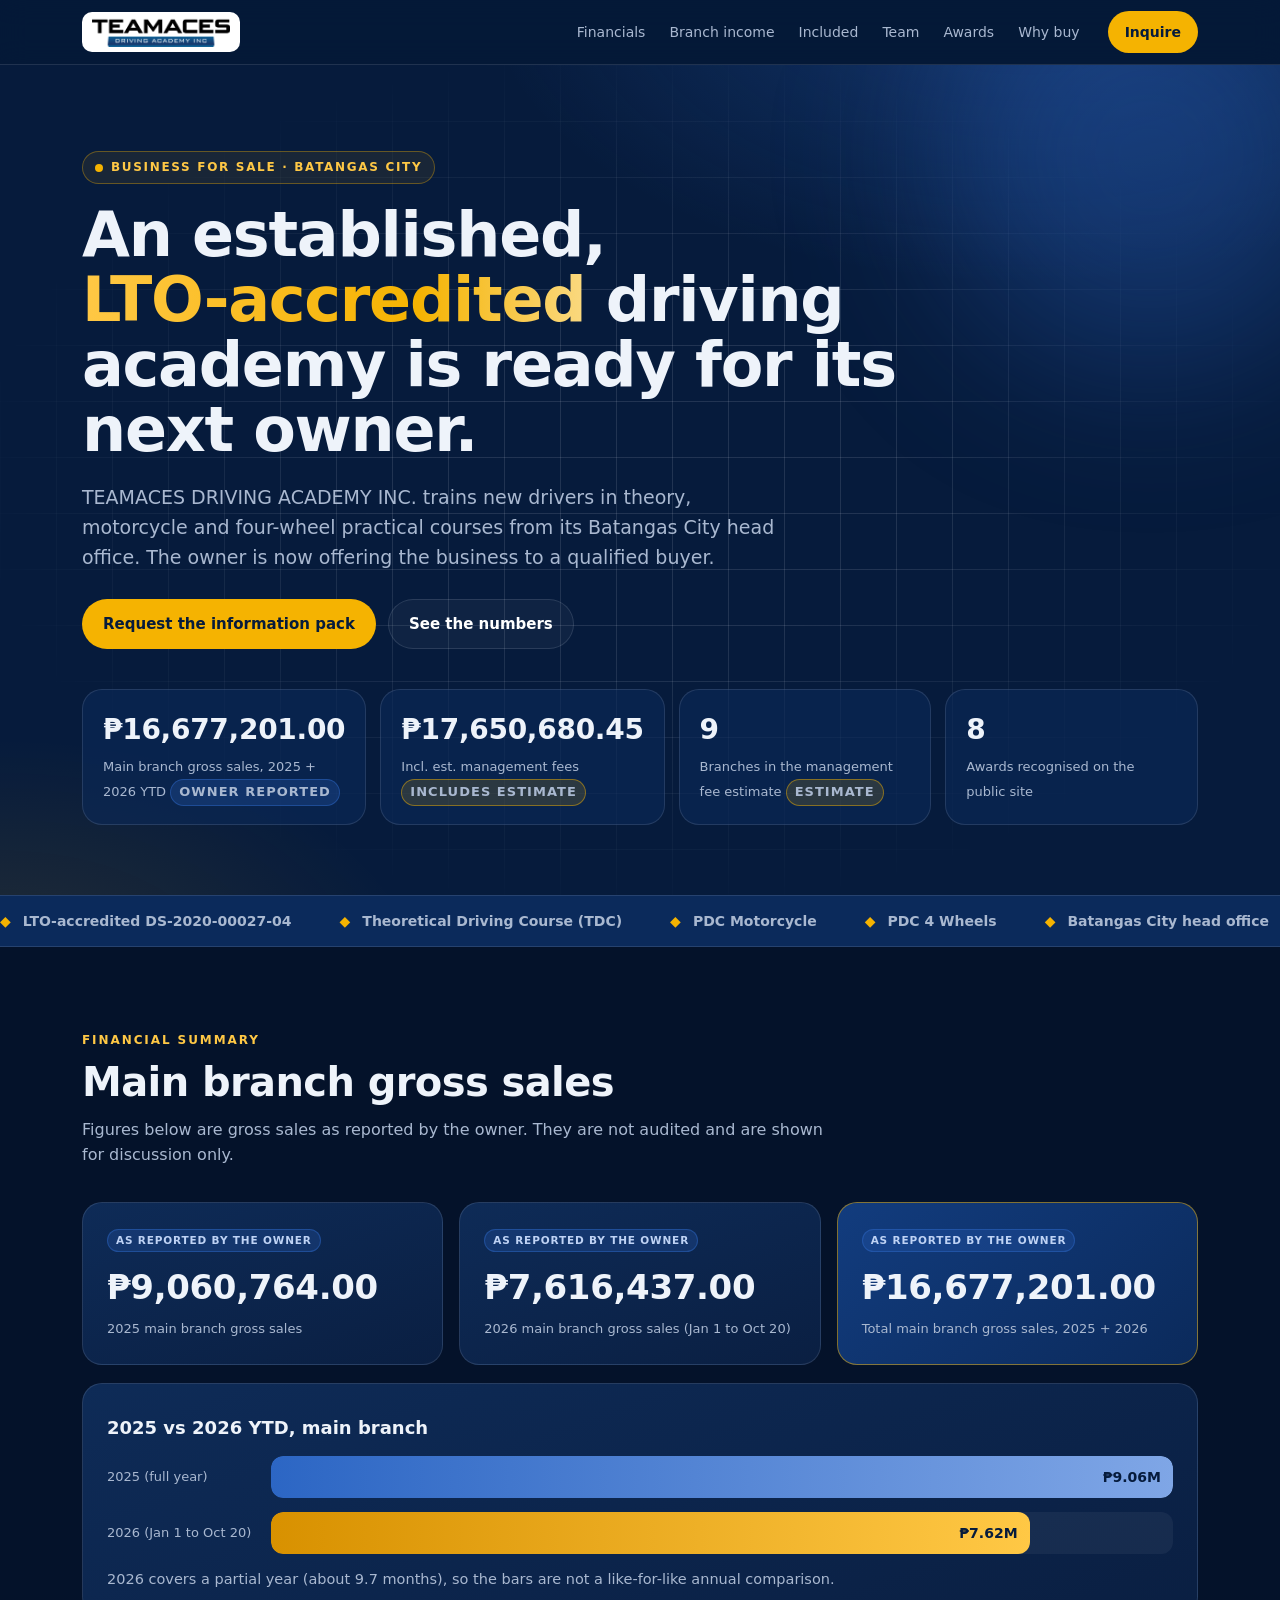
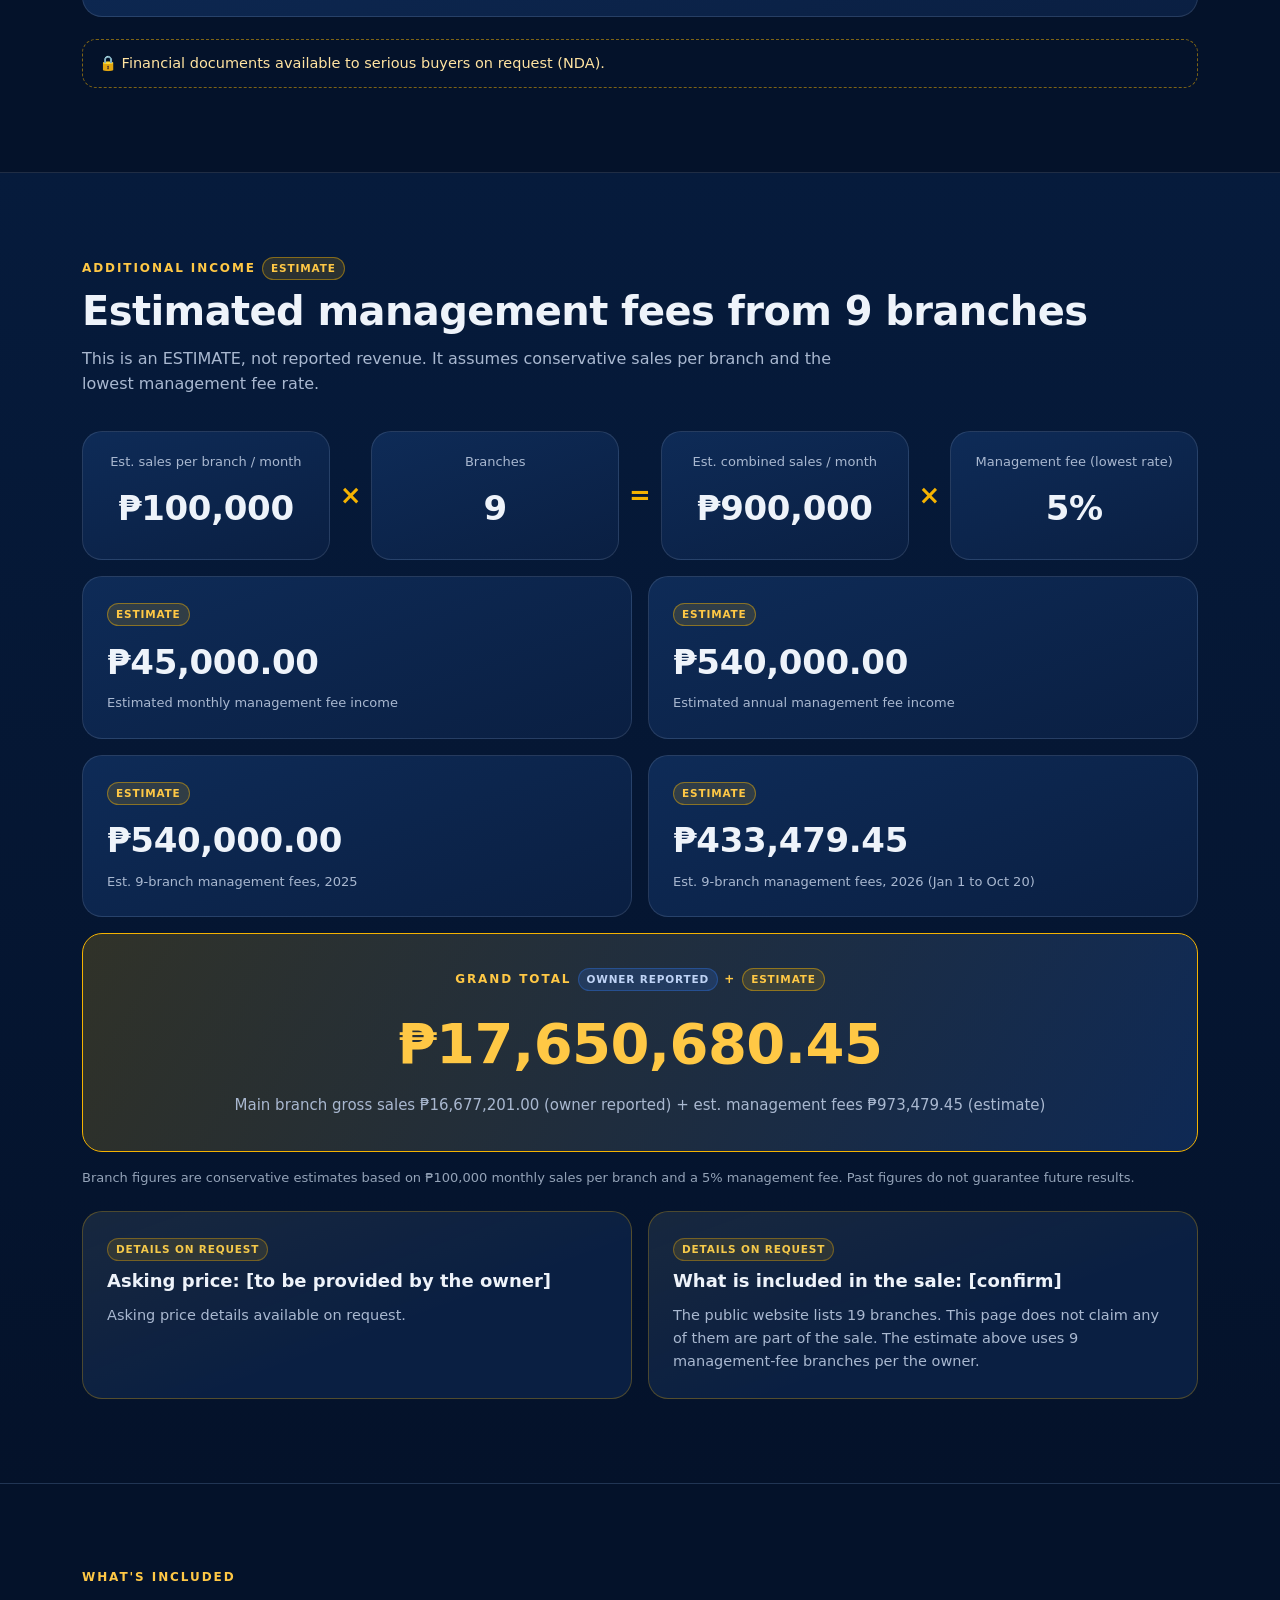
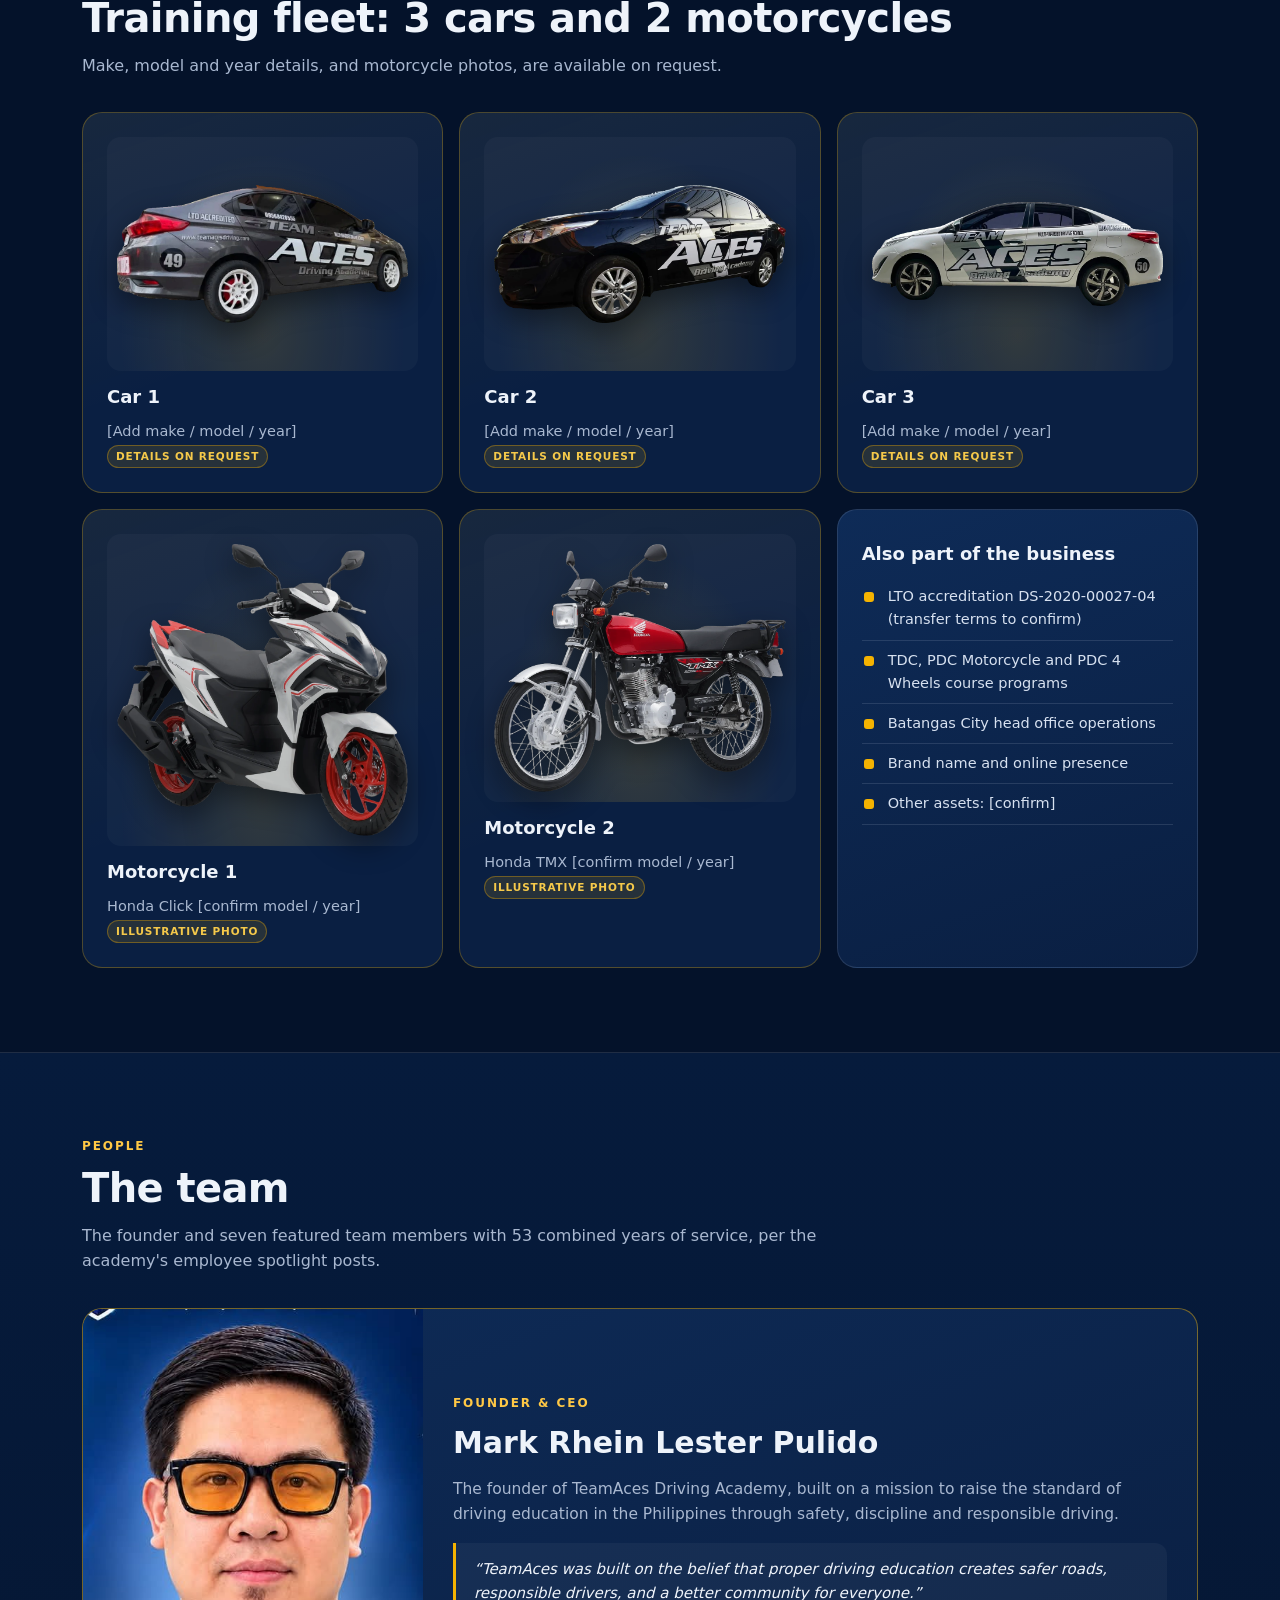
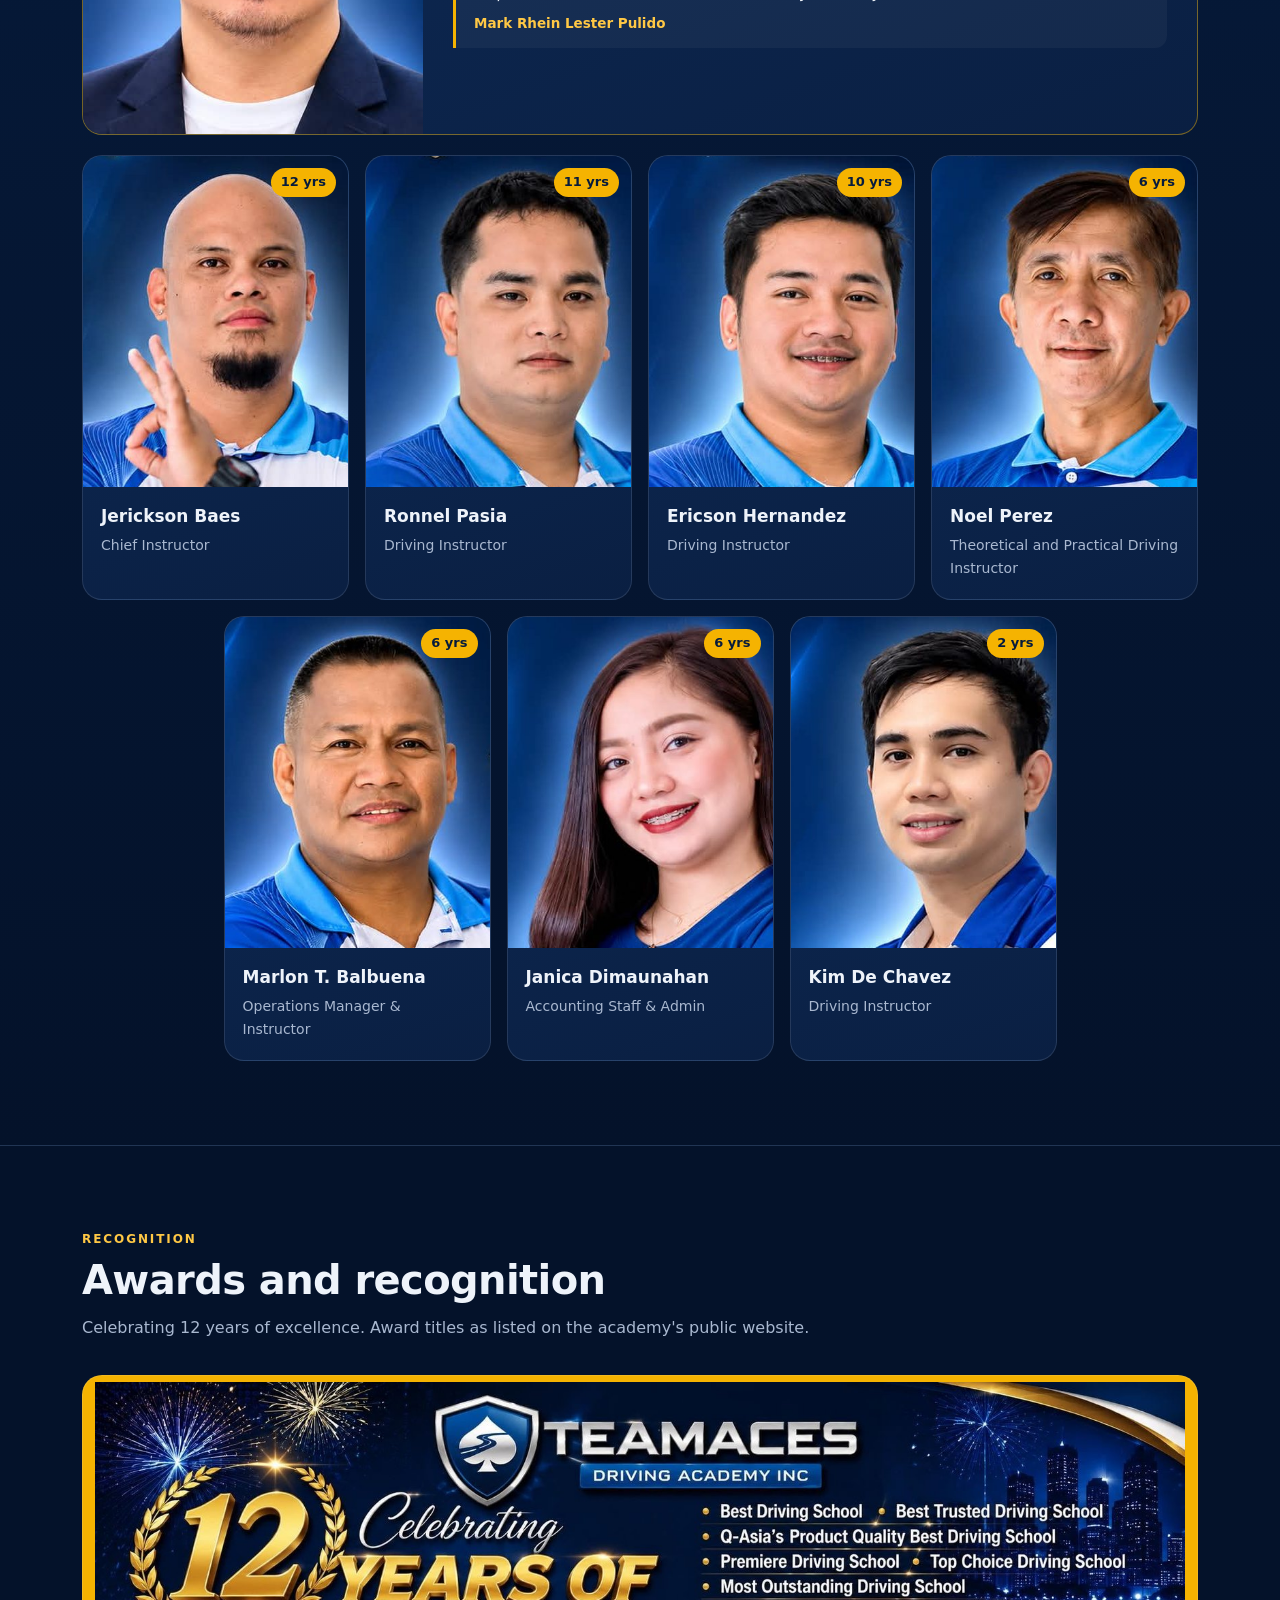
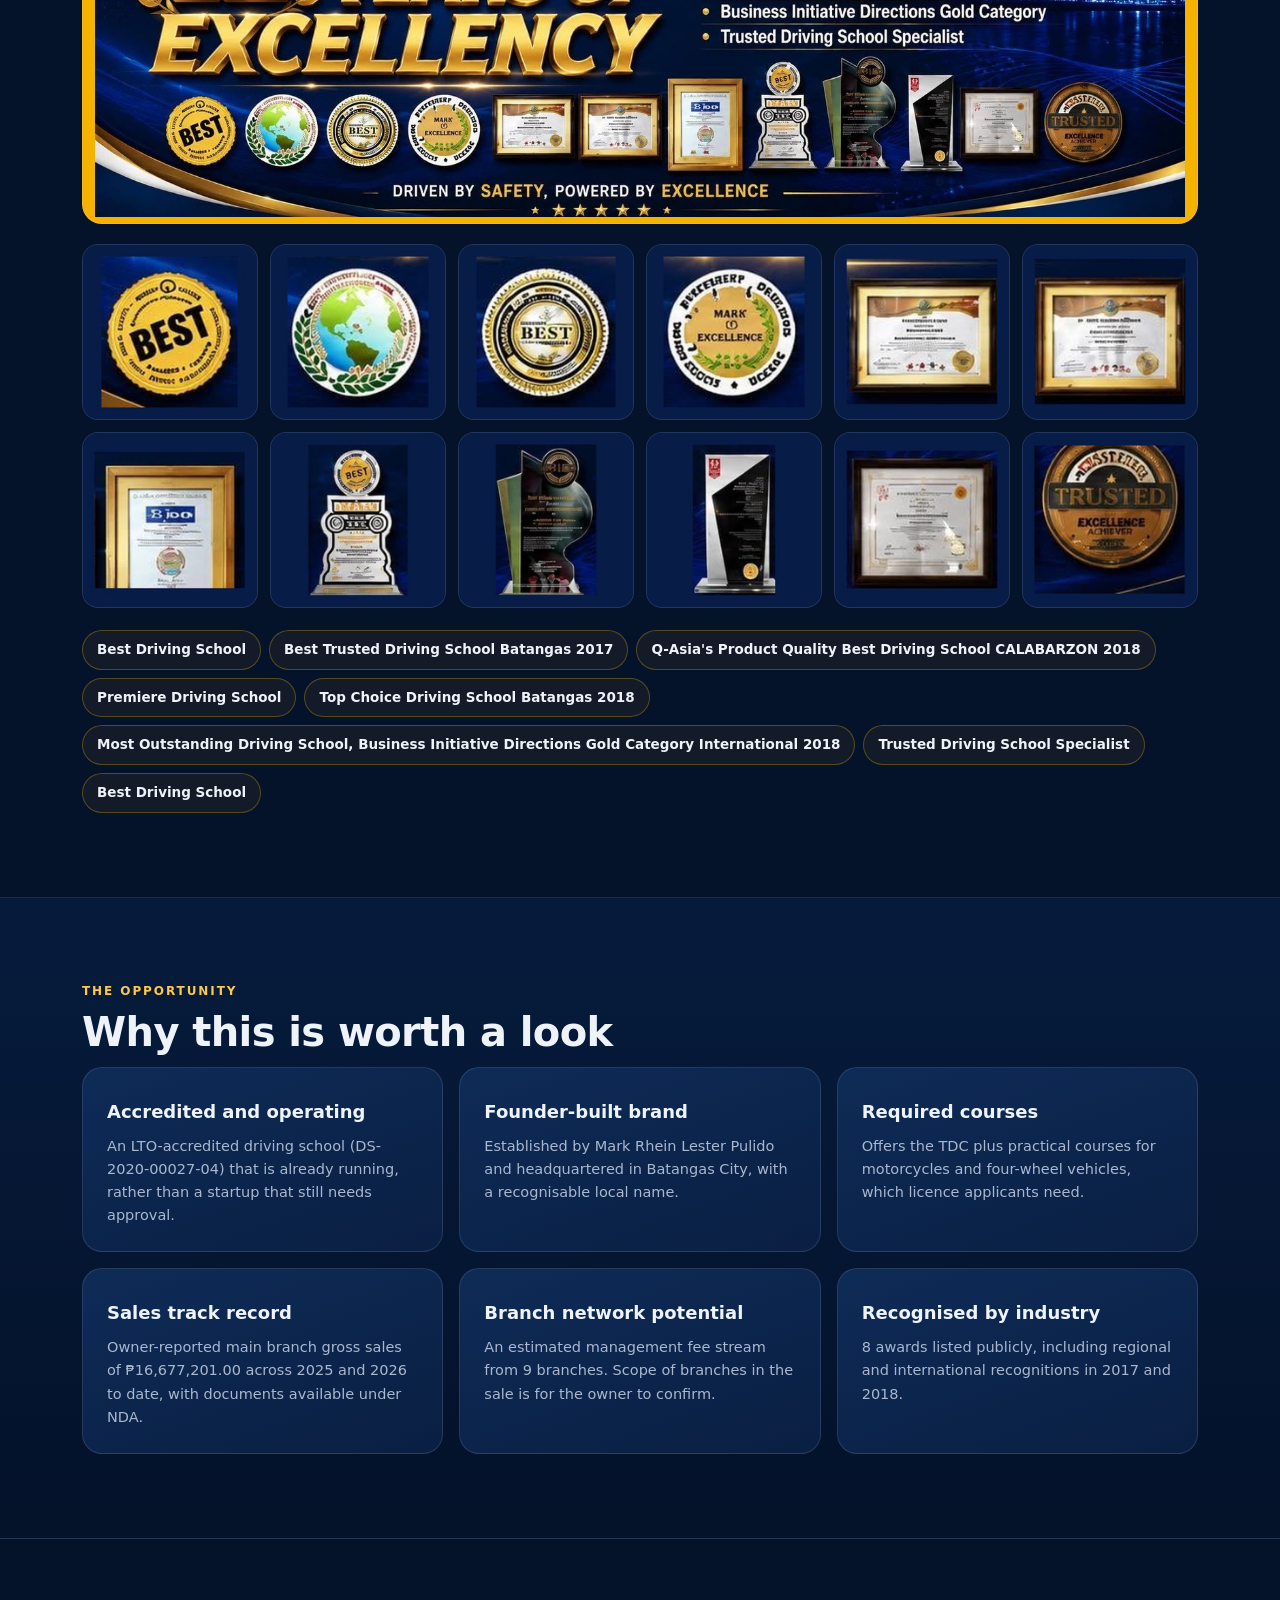
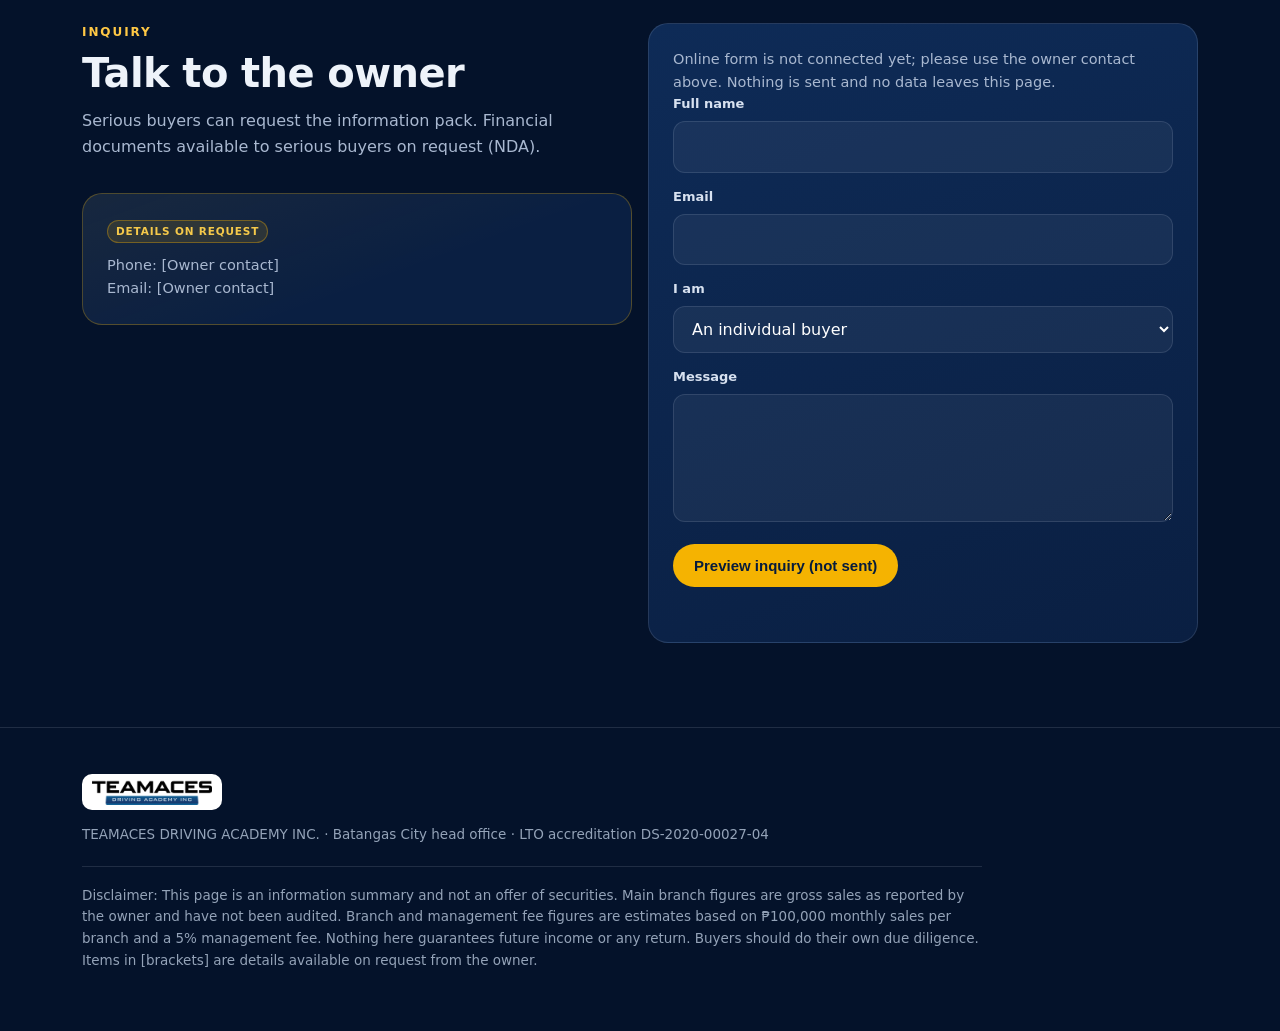
==== commit d01be9cb: "Add Honda Click and TMX motorcycle cutouts (illustrative photos)" ====
--- a/index.html
+++ b/index.html
@@ -96,7 +96,7 @@
   <div class="kicker rv">What&#39;s included</div>
   <h2 class="rv">Training fleet: 3 cars and 2 motorcycles</h2>
   <p class="sub rv">Make, model and year details, and motorcycle photos, are available on request.</p>
-  <div class="grid g3"><div class="card ph-card rv" style="--d:0ms"><div class="slot slot-img"><img src="assets/vehicles/car-1.webp" loading="lazy" alt="TeamAces Driving Academy training car 1, white and black livery"></div><h3>Car 1</h3><p>[Add make / model / year]</p><span class="tag tag-ph">Details on request</span></div><div class="card ph-card rv" style="--d:80ms"><div class="slot slot-img"><img src="assets/vehicles/car-2.webp" loading="lazy" alt="TeamAces Driving Academy training car 2, white and black livery"></div><h3>Car 2</h3><p>[Add make / model / year]</p><span class="tag tag-ph">Details on request</span></div><div class="card ph-card rv" style="--d:160ms"><div class="slot slot-img"><img src="assets/vehicles/car-3.webp" loading="lazy" alt="TeamAces Driving Academy training car 3, white and black livery"></div><h3>Car 3</h3><p>[Add make / model / year]</p><span class="tag tag-ph">Details on request</span></div><div class="card ph-card rv" style="--d:240ms"><div class="slot"><div><svg viewBox="0 0 24 24" fill="none" stroke="currentColor" stroke-width="1.5" aria-hidden="true"><rect x="3" y="6" width="18" height="13" rx="2"/><circle cx="12" cy="12.5" r="3.5"/><path d="M8 6l1.5-2h5L16 6"/></svg>Photo on request</div></div><h3>Motorcycle 1</h3><p>[Add make / model / year]</p><span class="tag tag-ph">Details on request</span></div><div class="card ph-card rv" style="--d:320ms"><div class="slot"><div><svg viewBox="0 0 24 24" fill="none" stroke="currentColor" stroke-width="1.5" aria-hidden="true"><rect x="3" y="6" width="18" height="13" rx="2"/><circle cx="12" cy="12.5" r="3.5"/><path d="M8 6l1.5-2h5L16 6"/></svg>Photo on request</div></div><h3>Motorcycle 2</h3><p>[Add make / model / year]</p><span class="tag tag-ph">Details on request</span></div>
+  <div class="grid g3"><div class="card ph-card rv" style="--d:0ms"><div class="slot slot-img"><img src="assets/vehicles/car-1.webp" loading="lazy" alt="TeamAces Driving Academy training car 1, white and black livery"></div><h3>Car 1</h3><p>[Add make / model / year]</p><span class="tag tag-ph">Details on request</span></div><div class="card ph-card rv" style="--d:80ms"><div class="slot slot-img"><img src="assets/vehicles/car-2.webp" loading="lazy" alt="TeamAces Driving Academy training car 2, white and black livery"></div><h3>Car 2</h3><p>[Add make / model / year]</p><span class="tag tag-ph">Details on request</span></div><div class="card ph-card rv" style="--d:160ms"><div class="slot slot-img"><img src="assets/vehicles/car-3.webp" loading="lazy" alt="TeamAces Driving Academy training car 3, white and black livery"></div><h3>Car 3</h3><p>[Add make / model / year]</p><span class="tag tag-ph">Details on request</span></div><div class="card ph-card rv" style="--d:240ms"><div class="slot slot-img"><img src="assets/vehicles/motorcycle-1.webp" loading="lazy" alt="Honda Click motorcycle, illustrative manufacturer photo"></div><h3>Motorcycle 1</h3><p>Honda Click [confirm model / year]</p><span class="tag tag-ph">Illustrative photo</span></div><div class="card ph-card rv" style="--d:320ms"><div class="slot slot-img"><img src="assets/vehicles/motorcycle-2.webp" loading="lazy" alt="Honda TMX motorcycle, illustrative manufacturer photo"></div><h3>Motorcycle 2</h3><p>Honda TMX [confirm model / year]</p><span class="tag tag-ph">Illustrative photo</span></div>
     <div class="card rv"><h3>Also part of the business</h3><ul class="list"><li>LTO accreditation DS-2020-00027-04 (transfer terms to confirm)</li><li>TDC, PDC Motorcycle and PDC 4 Wheels course programs</li><li>Batangas City head office operations</li><li>Brand name and online presence</li><li>Other assets: [confirm]</li></ul></div>
   </div>
 </div></section>
